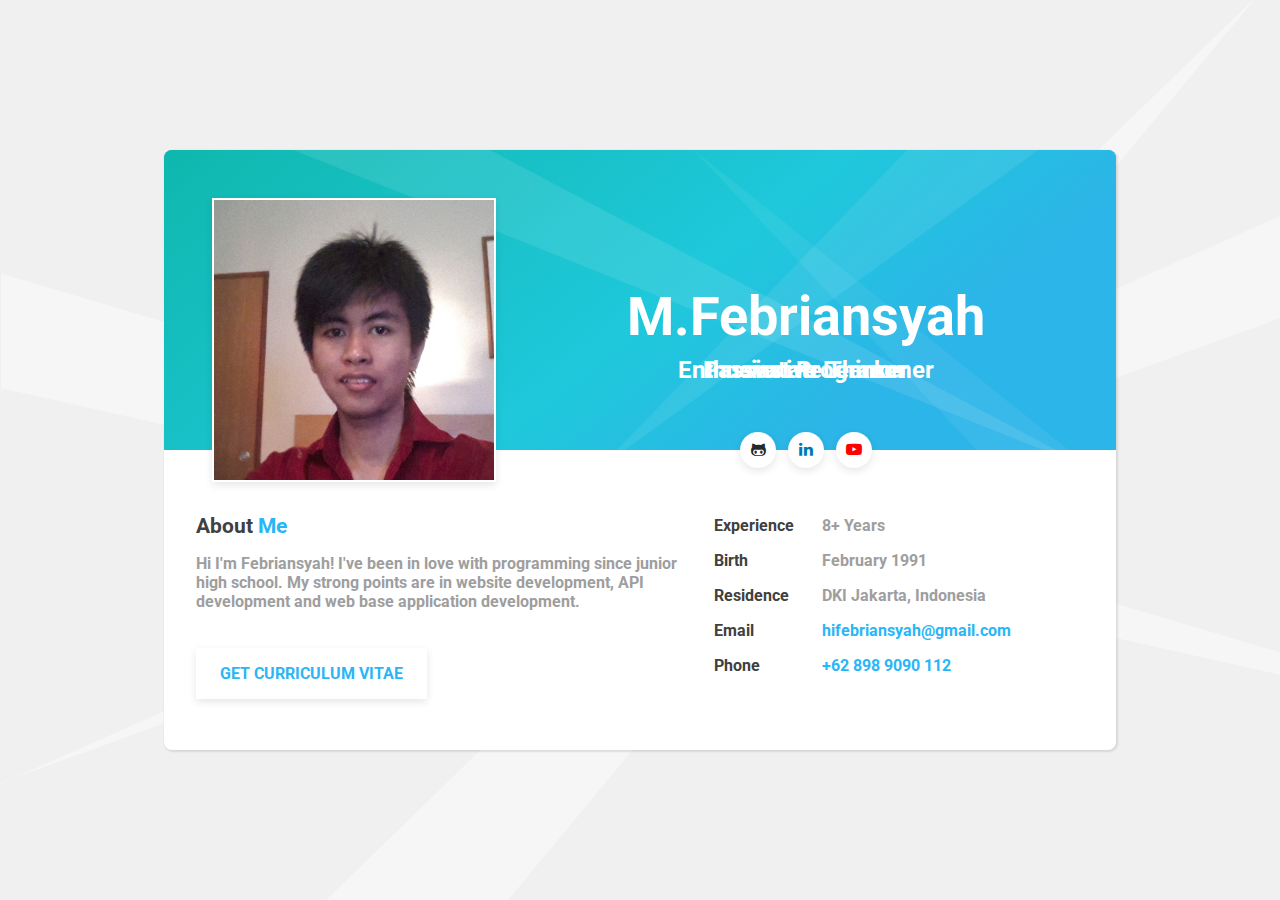
==== index.html @ 85c47ad5 "Initial Commit" ====
<!doctype html>
<html lang="en">
<head>
    <!-- Meta tags -->
    <meta http-equiv="Content-Type" content="text/html; charset=utf-8" />
    <meta name="viewport" content="width=device-width,minimum-scale=1.0,initial-scale=1.0,maximum-scale=1.0,user-scalable=no" />
    <meta name="description" content="Hi I'm Febriansyah and I love programming so much!">

	<!-- Title -->
    <title>Enthusiast Programmer - Indonesia | HiFebriansyah</title>
	
	<!-- GA JS -->
	<script async src="https://www.googletagmanager.com/gtag/js?id=UA-111686475-1"></script>
	
	<script>
		window.dataLayer = window.dataLayer || [];
		function gtag(){dataLayer.push(arguments);}
		gtag('js', new Date());

		gtag('config', 'UA-111686475-1');
	</script>

    <!-- Styling -->
	<link rel="stylesheet" href="static/libs/font-awesome/font-awesome.min.css">
	<link rel="stylesheet" href="static/styles/vcard.css">

	<!-- Favicon -->
	<link rel="apple-touch-icon" sizes="180x180" href="/static/favicons/apple-touch-icon.png">
	<link rel="icon" type="image/png" sizes="32x32" href="/static/favicons/favicon-32x32.png">
	<link rel="icon" type="image/png" sizes="16x16" href="/static/favicons/favicon-16x16.png">
	<link rel="manifest" href="/static/favicons/manifest.json">
	<link rel="mask-icon" href="/static/favicons/safari-pinned-tab.svg" color="#5bbad5">
	<link rel="shortcut icon" href="/static/favicons/favicon.ico">
	<meta name="apple-mobile-web-app-title" content="hifebriansyah">
	<meta name="application-name" content="hifebriansyah">
	<meta name="msapplication-config" content="/static/favicons/browserconfig.xml">
	<meta name="theme-color" content="#404040">

	<!-- AMP -->
	<link rel="amphtml" href="http://hifebriansyah.com/index.amp.html">

	<!-- lang -->
	<link rel="alternate" href="http://hifebriansyah.com" hreflang="en-us" />
</head>
<body>
	<div class="container">
		<div class="paper">
			<div class="top">
				<div class="photo"></div>
				<div class="headings">
					<h1>M.Febriansyah</h1>
					<div class="marquee">
						<h2>Enthusiast Programmer</h2>
						<h2>Passionate Thinker</h2>
						<h2>Innovative Learner</h2>
						&nbsp;
					</div>
					<div class="icons">
						<a target="_blank" href="https://www.github.com/hifebriansyah" class="github-alt" title="github"><i class="fa fa-github-alt"></i></a>
						<a target="_blank" href="https://www.linkedin.com/in/muhammad-febriansyah" class="linkedin" title="linkedin"><i class="fa fa-linkedin"></i></a>
						<a target="_blank" href="https://www.youtube.com/channel/UCaW6-tkir5lUNJglD3Y50-Q" class="youtube-play" title="youtube"><i class="fa fa-youtube-play"></i></a>
					</div>
				</div>
			</div>
			<div class="bottom">
				<div class="headings">
					<h3>About <a href="#">Me</a></h3>
					<p>Hi I'm Febriansyah! I've been in love with programming since junior high school. My strong points are in website development, API development and web base application development.</p>
				</div>
				<div class="info">
					<h4>
						<span>Experience</span>
						<span>8+ Years</span>
					</h4>
					<h4>
						<span>Birth</span>
						<span>February 1991</span>
					</h4>
					<h4>
						<span>Residence</span>
						<span>DKI Jakarta, Indonesia</span>
					</h4>
					<h4>
						<span>Email</span>
						<a href="mailto:hifebriansyah@gmail.com">hifebriansyah@gmail.com</a>
					</h4>
					<h4>
						<span>Phone</span>
						<a href="tel:+6208989090112">+62 898 9090 112</a>
					</h4>
				</div>
				<div class="buttons">
					<a href="mailto:hifebriansyah@gmail.com?subject=CV Request&body=Hi, I've seen Your vCard and I would love to get Your Curriculum Vitae (CV), Regards.">GET CURRICULUM VITAE</a>
				</div>
			</div>
		</div>
	</div>
</body>
</html>
---- static/styles/vcard.css ----
@import url('https://fonts.googleapis.com/css?family=Roboto');

html {
    font-family: 'Roboto';
	font-size: 16px;
	line-height: auto;
	color: #404040;
	background-color: #f0f0f0;
	background-image: url(../images/bg.png);
	background-size: cover;
	background-repeat: no-repeat;
	background-attachment: fixed;
	-webkit-overflow-scrolling: touch;
}

body {
	margin: 0px;
	height: 100vh;
}

h1, h2, h3, h4, h5, h6 { margin: 0px; }

a {
	color: #29B6F6;
	text-decoration: none;
}

.container {
	position: relative;
	height: 100%;
	width: 100%;
}

.paper {
	background-color: #fff;
	width: 952px;
	border-radius: 8px;
	overflow: hidden;
	box-shadow: 1px 1px 2px 1px rgba(0, 0, 0, 0.1);
}

.paper .top {
	background-color: #29B6F6;
	background-image: url(../images/bgh.png), linear-gradient(141deg, #0fb8ad 0%, #1fc8db 51%, #2cb5e8 75%);
	background-size: 100% 320px;
	background-repeat: no-repeat;
	background-attachment: scroll;
	height: 300px;
}

.paper .top:after {
	visibility: hidden;
	display: block;
	content: "";
	clear: both;
	height: 0;
}

.paper .top > div {
	float: left;
}

.paper .top .photo {
	background-color: #404040;
	background-image: url(../images/me.jpg);
	background-size: 300px;
	background-position: center -60px;
	background-repeat: no-repeat;
	width: 280px;
	height: 280px;
	border: 2px solid #ffffff;
	margin-right: 48px;
	margin-left: 48px;
	margin-top: 48px;
	margin-bottom: -32px;
	box-shadow: 0px 3px 8px 0px rgba(0, 0, 0, 0.1);
	transition: all 0.5s ease-in-out;
}

.paper .top .photo:hover {
	transform: translateY(-9px) scale(1.1, 1.1);
	box-shadow: 0 18px 24px rgba(0, 0, 0, 0.15);
	border-color: rgba(255,255,255,0);
	background-size: 285px;
	border-radius:16px;
}

.paper .top .headings {
	width: calc(100% - 428px);
	text-align: center;
	margin-top: 135px;
	margin-bottom: -24px;
	color: #ffffff;
}

.paper .top .headings h1 {
	font-size: 54px;
	line-height: 63px;
	margin-bottom: 8px;
	font-weight: bold;
}

.paper .top .headings .marquee {
	height: 28px;
	margin-bottom: 48px;
	padding-left: 200px;
	position: relative;
}

.paper .top .icons {
	text-align: center;
	position: relative;
	z-index: 1;
}

.paper .top .icons a {
	display: inline-block;
	height: 36px;
	width: 36px;
	text-align: center;
	background-color: #fff;
	box-shadow: 0px 3px 8px 0px rgba(0, 0, 0, 0.1);
	border-radius:36px;
	font-size: 16px;
	line-height: 36px;
	margin: 0px 4px;
	transition: all 0.5s ease-in-out;
}

.paper .top .icons a:hover {
	transform: translateY(-9px) scale(1.25, 1.25);
	box-shadow: 0 18px 24px rgba(0, 0, 0, 0.15);
}

.paper .top .icons a:hover i{
	transition: all 0.5s ease-in-out;
}

.paper .top .icons a:hover i{
	transform: rotateY(-360deg) rotate(-360deg);
	color: #ffffff;
}

.paper .top .icons a.linkedin:hover{
	background-color: #0077B5;
}

.paper .top .icons a.github-alt:hover{
	background-color: #24292e;
}

.paper .top .icons a.youtube-play:hover{
	background-color: #ff0000;
}

.paper .top .icons a .fa-linkedin{
	color: #0077B5;
}

.paper .top .icons a .fa-github-alt{
	color: #24292e;
}

.paper .top .icons a .fa-youtube-play{
	color: #ff0000;
}

.paper .bottom {
	height: 300px;
}

.paper .bottom:after {
	visibility: hidden;
	display: block;
	content: "";
	clear: both;
	height: 0;
}

.paper .bottom > div {
	float: left;
}

.paper .bottom .headings {
	margin-top: 64px;
	margin-left: 32px;
	margin-right: 32px;
	width: 486px;
}

.paper .bottom .headings h3{
	font-size: 21px;
}

.paper .bottom .headings p{
	color: #9E9E9E;
	font-weight: bold;
	line-height: 19px;
	font-size: 16px;
}

.paper .bottom .info{
	width: calc(100% - 578px);
	margin-top: 66px;
}

.paper .bottom .info h4{
	margin-bottom: 16px;
}

.paper .bottom .info h4 span {
	display: inline-block;
}

.paper .bottom .info h4 span:nth-child(1) {
	width: 104px;
}

.paper .bottom .info h4 span:nth-child(2) {
	color: #9E9E9E;
	font-weight: bold;
	line-height: 19px;
}


.paper .bottom .info h4 a {
	display: inline-block;
	transition: all 0.5s ease-in-out;
}

.paper .bottom .buttons{
	width: 486px;
	margin-left: 32px;
	margin-top: -43px;
}

.paper .bottom .buttons a{
	background-color: #ffffff;
	border:none;
	padding: 16px 24px;
	box-shadow: 0px 3px 8px 0px rgba(0, 0, 0, 0.1);
	font-weight: bold;
	font-size: 16px;
	transition: all 0.5s ease-in-out;
	display: inline-block;
	text-align: center;
}

/* center script */

@media (min-width: 953px) and (min-height: 600px) {
	.paper {
		transform: translateY(calc(50vh - 300px));
	}
}

/* hover animation */

@media (min-width: 953px) {
	.paper {
		margin: auto;
	}

	.paper .bottom .info h4 a:hover {
		margin : -16px;
		transform: translateY(-9px);
		box-shadow: 0 18px 24px rgba(0, 0, 0, 0.15);
		background-color: #29B6F6;
		color: #fff;
		border-radius: 50px;
		padding: 16px;
	}

	.paper .bottom .buttons a:hover {
		transform: translateY(-9px) scale(1.1, 1.1);
		box-shadow: 0 18px 24px rgba(0, 0, 0, 0.15);
		background-color: #29B6F6;
		color: #fff;
		border-radius: 50px;
	}
}

/* h2 marque */

h2{
	position: absolute;
	left: 0;
	width: 100%;
	font-size: 24px;
	line-height: 28px;
}

h2:nth-child(1) {
	animation: marquee1st 10s ease-in-out infinite alternate;
}

h2:nth-child(2) {
	animation: marquee2nd 10s ease-in-out infinite alternate;
}

h2:nth-child(3) {
	animation: marquee3rd 10s ease-in-out infinite alternate;
}

@keyframes marquee1st {
	/* 1st */
	0% {
		opacity : 1;
	}
	15% {
		opacity : 1;
		transform: translateX(0px) translateY(0px) rotate(0deg) rotateX(0deg) scale(1, 1);
	}

	/* 2nd */
	35% {
		opacity : 0;
		transform: translateX(-60px) translateY(60px) rotate(-270deg) rotateX(-180deg) scale(0, 0);
	}
	65% {
		opacity : 0;
	}

	/* 3rd */
	85% {
		opacity : 0;
	}
	100% {
		opacity : 0;
	}
}

@keyframes marquee2nd {
	/* 1st */
	0% {
		opacity : 0;
	}
	15% {
		opacity : 0;
		transform: translateX(60px) translateY(60px) rotate(270deg) rotateX(180deg) scale(0, 0);
	}

	/* 2nd */
	35% {
		opacity : 1;
		transform: translateX(0px) translateY(0px) rotate(0deg) rotateX(0deg) scale(1, 1);
	}
	65% {
		opacity : 1;
		transform: translateX(0px) translateY(0px) rotate(0deg) rotateX(0deg) scale(1, 1);
	}

	/* 3rd */
	85% {
		opacity : 0;
		transform: translateX(-60px) translateY(60px) rotate(-270deg) rotateX(-180deg) scale(0, 0);
	}
	100% {
		opacity : 0;
	}
}
@keyframes marquee3rd {
	/* 1st */
	0% {
		opacity : 0;
	}
	15% {
		opacity : 0;
	}

	/* 2nd */
	35% {
		opacity : 0;
	}
	65% {
		opacity : 0;
		transform: translateX(60px) translateY(60px) rotate(270deg) rotateX(180deg) scale(0, 0);
	}

	/* 3rd */
	85% {
		opacity : 1;
		transform: translateX(0px) translateY(0px) rotate(0deg) rotateX(0deg) scale(1, 1);
	}
	100% {
		opacity : 1;
	}
}

/* responsive */

@media (max-width: 952px) {
    .paper {
        width: 100%;
		border-radius: 0;
    }

	.paper .top > div,
	.paper .bottom > div {
		float: none;
	}

	.paper .top {
		display: inline-block;
		width: 100%;
		background-size: 100% 100%;
		height: auto;
	}

	.paper .top .photo {
		margin-bottom: 0px;
		margin-right: auto;
		margin-left: auto;
		border-radius: 500px;
	}

	.paper .top .headings {
		width: calc(100% - 32px);
		margin: 32px 16px;
		margin-bottom: -16px;
	}

	.paper .bottom {
		height: auto;
	}

	.paper .bottom .headings {
		width: calc(100% - 32px);
		margin: 32px 16px;
	}

	.paper .bottom .info {
		width: calc(100% - 32px);
		margin: 32px 16px;
	}

	.paper .bottom .buttons {
		width: calc(100% - 32px);
		margin: 32px 16px;
	}

	.paper .bottom .buttons a{
		width: calc(100% - 48px);
		margin: 16px 0px;
		background-color: #29B6F6;
		color: #fff;
		transition: none !important;
		border-radius: 50px;
	}
}
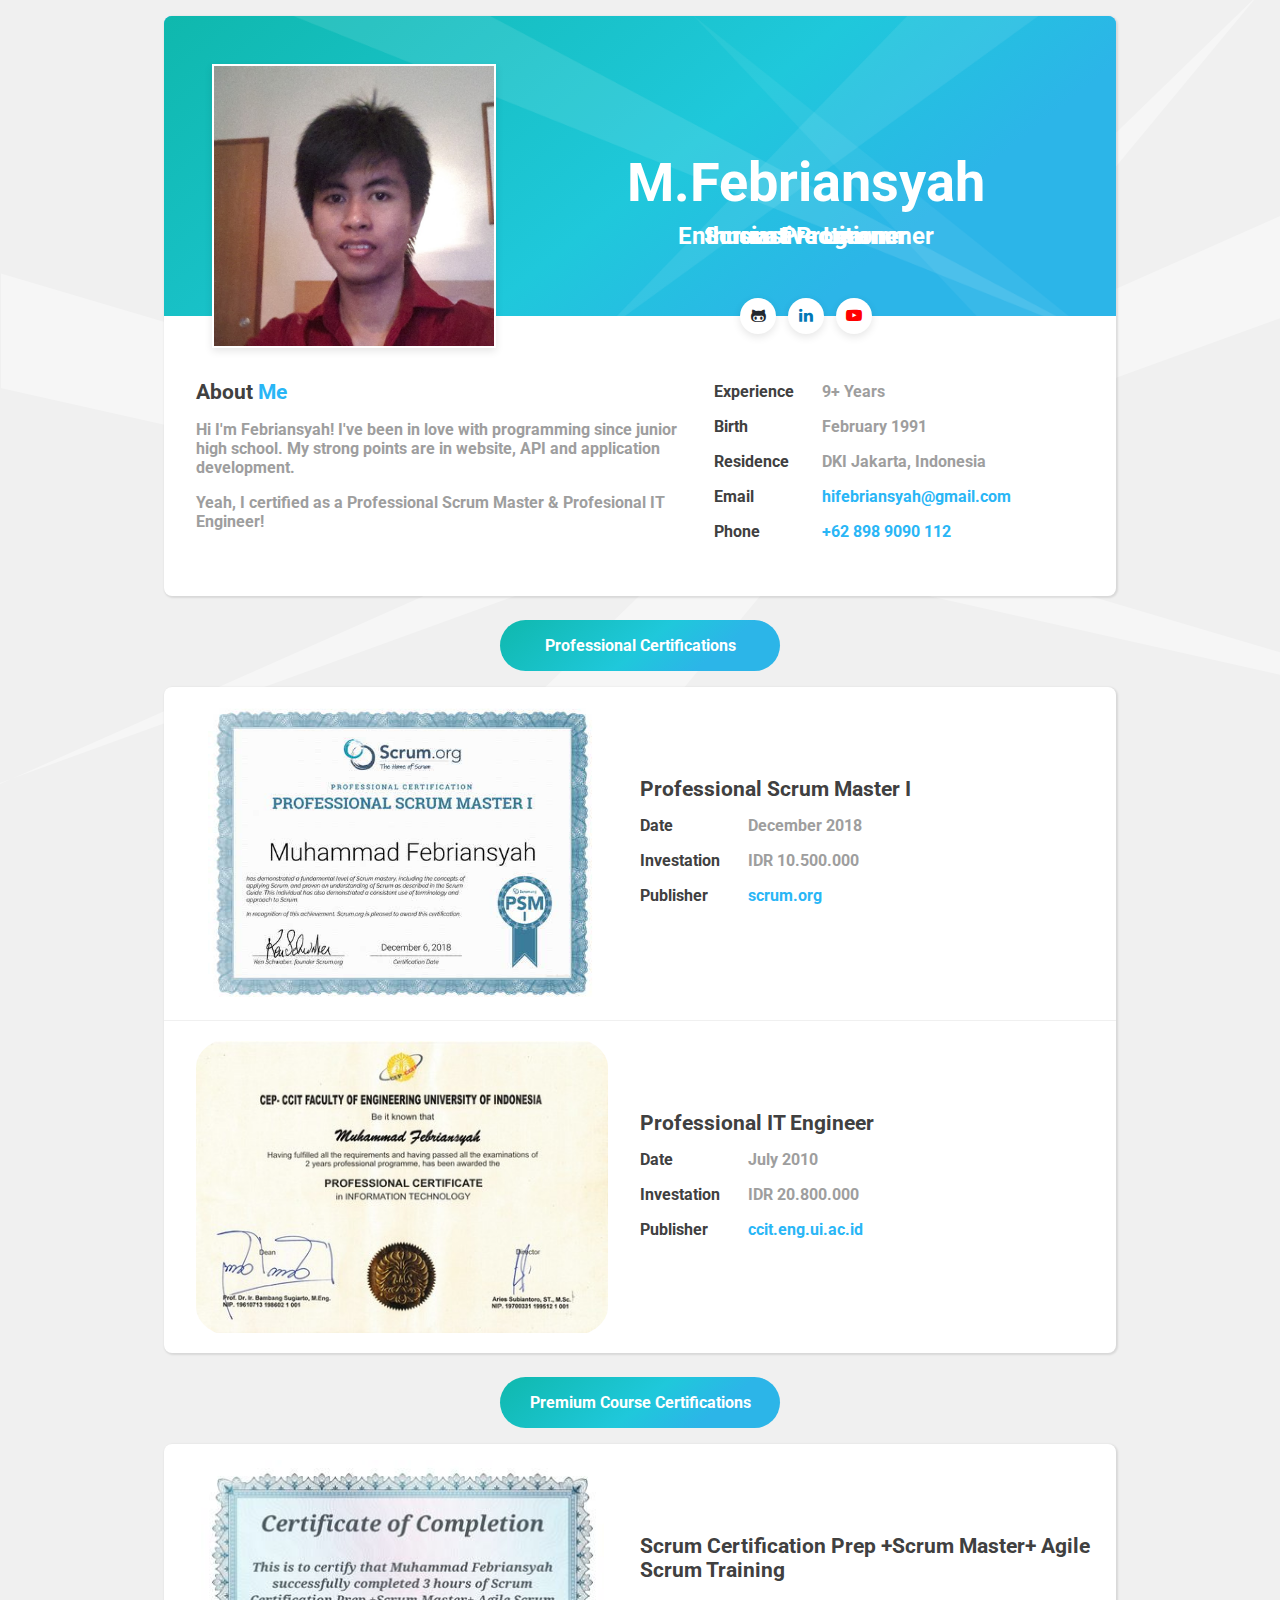
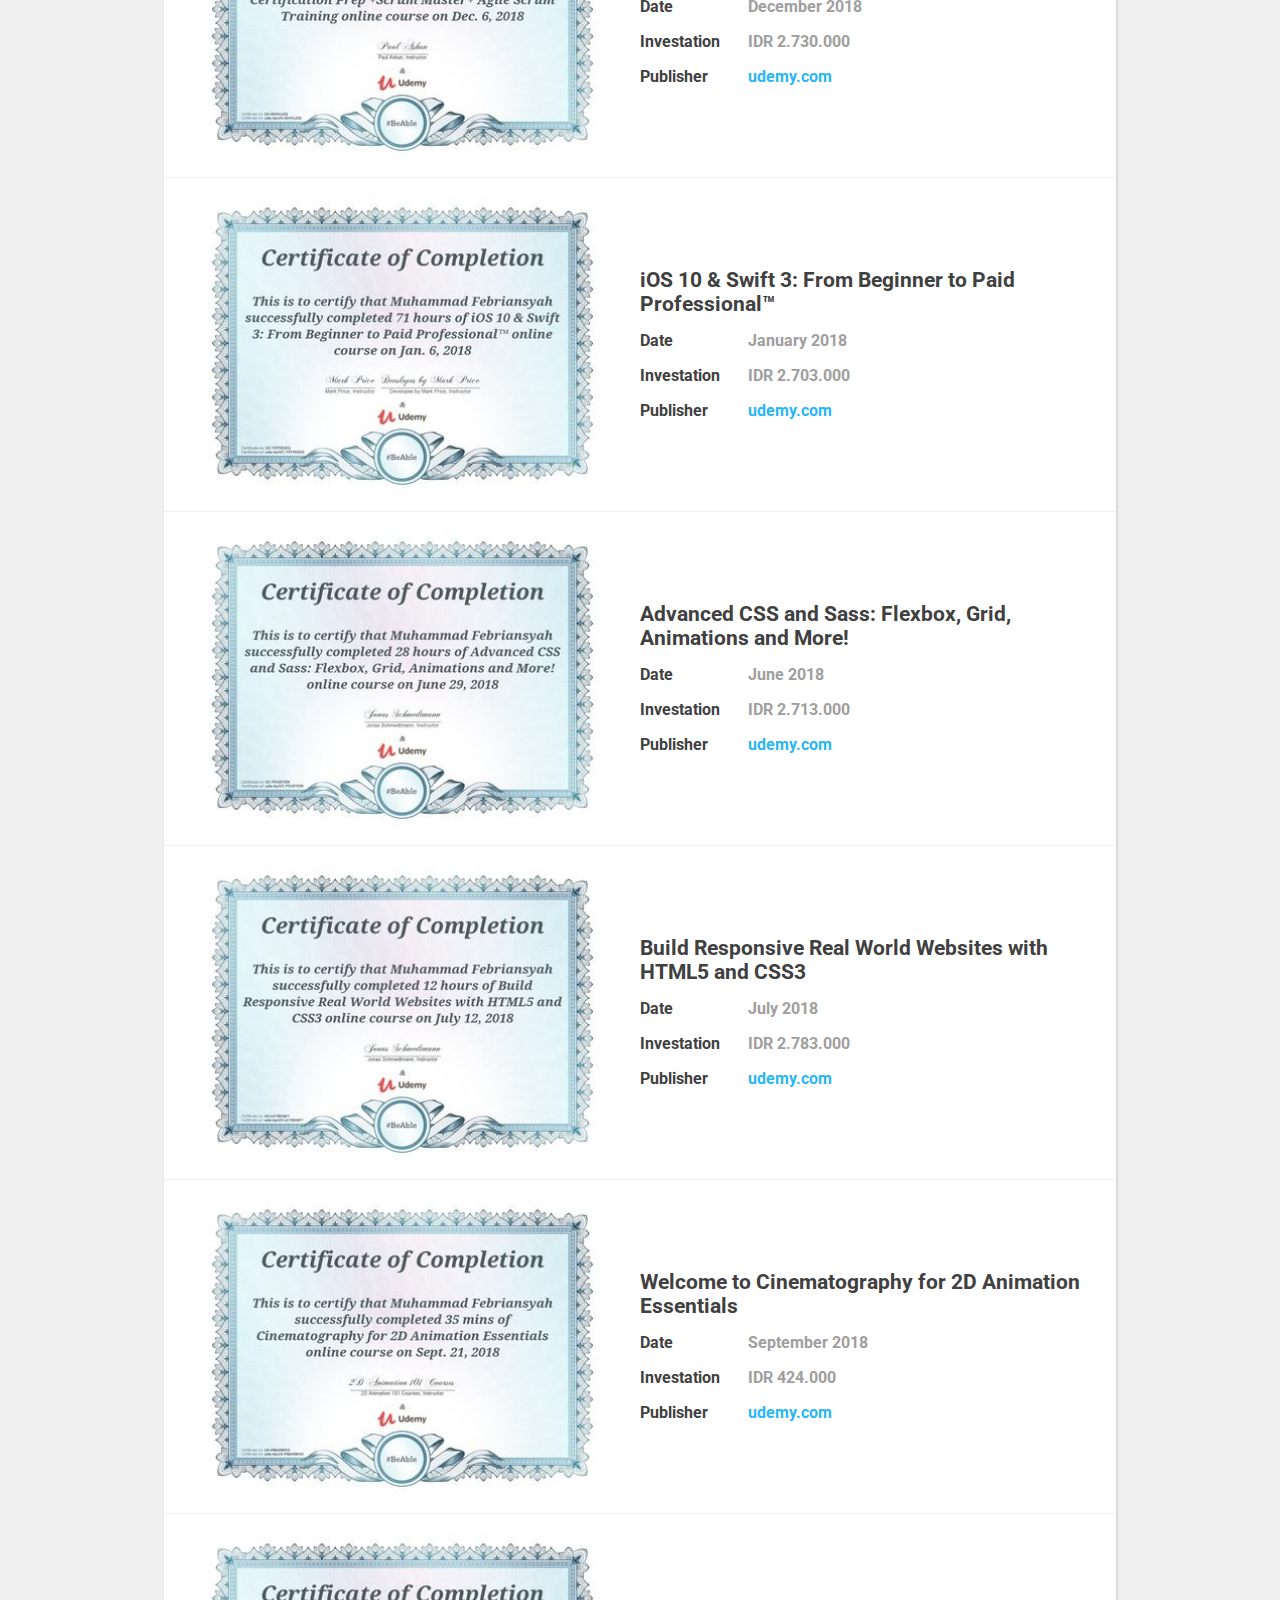
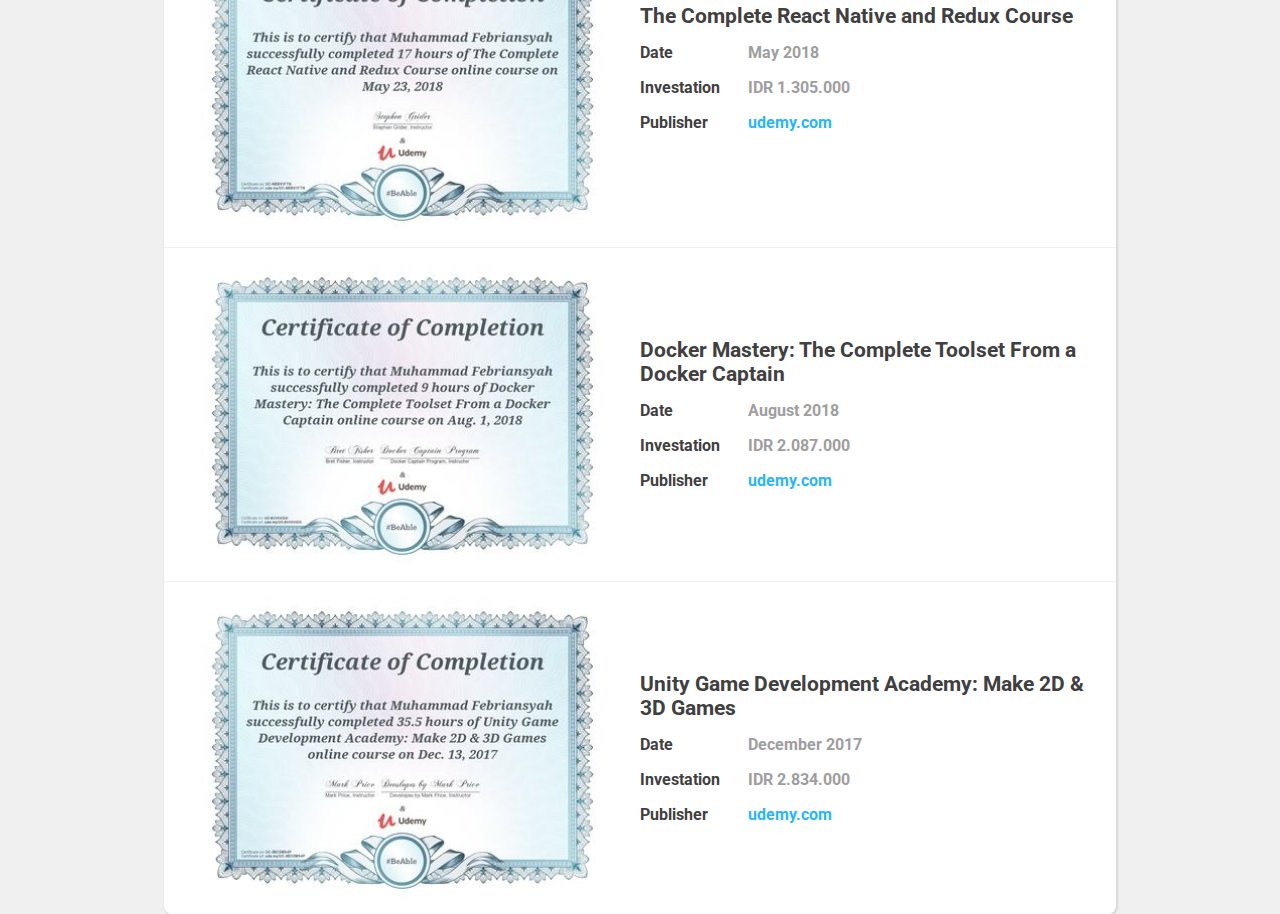
==== commit 3b25da94: "certification detail" ====
--- a/index.html
+++ b/index.html
@@ -31,7 +31,6 @@
 	<link rel="manifest" href="/static/favicons/manifest.json">
 	<link rel="mask-icon" href="/static/favicons/safari-pinned-tab.svg" color="#5bbad5">
 	<link rel="shortcut icon" href="/static/favicons/favicon.ico">
-	<meta name="apple-mobile-web-app-title" content="hifebriansyah">
 	<meta name="application-name" content="hifebriansyah">
 	<meta name="msapplication-config" content="/static/favicons/browserconfig.xml">
 	<meta name="theme-color" content="#404040">
@@ -39,11 +38,21 @@
 	<!-- AMP -->
 	<link rel="amphtml" href="http://hifebriansyah.com/index.amp.html">
 
-	<!-- lang -->
+	<!-- Lang -->
 	<link rel="alternate" href="http://hifebriansyah.com" hreflang="en-us" />
+
+	<!-- Chrome App -->
+    <link rel="manifest" href="/manifest.json" />
+    <meta name="mobile-web-app-capable" content="yes" />
+
+	<!-- Safari App -->
+	<meta name="apple-mobile-web-app-capable" content="yes">
+	<meta name="apple-mobile-web-app-title" content="hifebriansyah">
 </head>
 <body>
 	<div class="container">
+
+		<!-- 1nd part of paper -->
 		<div class="paper">
 			<div class="top">
 				<div class="photo"></div>
@@ -51,7 +60,7 @@
 					<h1>M.Febriansyah</h1>
 					<div class="marquee">
 						<h2>Enthusiast Programmer</h2>
-						<h2>Passionate Thinker</h2>
+						<h2>Scrum Practitioner</h2>
 						<h2>Innovative Learner</h2>
 						&nbsp;
 					</div>
@@ -65,12 +74,13 @@
 			<div class="bottom">
 				<div class="headings">
 					<h3>About <a href="#">Me</a></h3>
-					<p>Hi I'm Febriansyah! I've been in love with programming since junior high school. My strong points are in website development, API development and web base application development.</p>
+					<p>Hi I'm Febriansyah! I've been in love with programming since junior high school. My strong points are in website, API and application development.</p>
+					<p>Yeah, I certified as a Professional Scrum Master & Profesional IT Engineer!</p>
 				</div>
 				<div class="info">
 					<h4>
 						<span>Experience</span>
-						<span>8+ Years</span>
+						<span>9+ Years</span>
 					</h4>
 					<h4>
 						<span>Birth</span>
@@ -89,8 +99,219 @@
 						<a href="tel:+6208989090112">+62 898 9090 112</a>
 					</h4>
 				</div>
-				<div class="buttons">
-					<a href="mailto:hifebriansyah@gmail.com?subject=CV Request&body=Hi, I've seen Your vCard and I would love to get Your Curriculum Vitae (CV), Regards.">GET CURRICULUM VITAE</a>
+			</div>
+		</div>
+
+		<!-- 2nd part of paper -->
+		<div class="separator">Professional Certifications</div>
+		<div class="paper">
+			<div class="left" style="background-image: url(certificates/psm-1-min.jpg)"></div>
+			<div class="right">
+				<h5>Professional Scrum Master I</h5>
+				<div class="info">
+					<h4>
+						<span>Date</span>
+						<span>December 2018</span>
+					</h4>
+					<h4>
+						<span>Investation</span>
+						<span>IDR 10.500.000</span>
+					</h4>
+					<h4>
+						<span>Publisher</span>
+						<a target="_blank" href="//scrum.org">scrum.org</a>
+					</h4>
+				</div>
+			</div>
+
+			<div class="clear"></div>
+
+			<div class="left crop" style="background-image: url(certificates/ccit-min.jpg)"></div>
+			<div class="right">
+				<h5>Professional IT Engineer</h5>
+				<div class="info">
+					<h4>
+						<span>Date</span>
+						<span>July 2010</span>
+					</h4>
+					<h4>
+						<span>Investation</span>
+						<span>IDR 20.800.000</span>
+					</h4>
+					<h4>
+						<span>Publisher</span>
+						<a target="_blank" href="//ccit.eng.ui.ac.id">ccit.eng.ui.ac.id</a>
+					</h4>
+				</div>
+			</div>
+		</div>
+
+		<!-- 3nd part of paper -->
+		<div class="separator">Premium Course Certifications</div>
+		<div class="paper">
+			<div class="left" style="background-image: url(certificates/UC-3DXKIJZQ-min.jpg)"></div>			
+			<div class="right">
+				<h5>Scrum Certification Prep +Scrum Master+ Agile Scrum Training</h5>
+				<div class="info">
+					<h4>
+						<span>Date</span>
+						<span>December 2018</span>
+					</h4>
+					<h4>
+						<span>Investation</span>
+						<span>IDR 2.730.000</span>
+					</h4>
+					<h4>
+						<span>Publisher</span>
+						<a target="_blank" href="//scrum.org">udemy.com</a>
+					</h4>
+				</div>
+			</div>
+
+			<div class="clear"></div>
+
+			<div class="left" style="background-image: url(certificates/UC-Y8YHIUDQ-min.jpg)"></div>
+			<div class="right">
+				<h5>iOS 10 & Swift 3: From Beginner to Paid Professional™</h5>
+				<div class="info">
+					<h4>
+						<span>Date</span>
+						<span>January 2018</span>
+					</h4>
+					<h4>
+						<span>Investation</span>
+						<span>IDR 2.703.000</span>
+					</h4>
+					<h4>
+						<span>Publisher</span>
+						<a target="_blank" href="//scrum.org">udemy.com</a>
+					</h4>
+				</div>
+			</div>
+
+			<div class="clear"></div>
+
+			<div class="left" style="background-image: url(certificates/UC-PS48YDIK-min.jpg)"></div>
+			<div class="right">
+				<h5>Advanced CSS and Sass: Flexbox, Grid, Animations and More!</h5>
+				<div class="info">
+					<h4>
+						<span>Date</span>
+						<span>June 2018</span>
+					</h4>
+					<h4>
+						<span>Investation</span>
+						<span>IDR 2.713.000</span>
+					</h4>
+					<h4>
+						<span>Publisher</span>
+						<a target="_blank" href="//scrum.org">udemy.com</a>
+					</h4>
+				</div>
+			</div>
+			
+			<div class="clear"></div>
+
+			<div class="left" style="background-image: url(certificates/UC-LKY8DQ0Y-min.jpg)"></div>			
+			<div class="right">
+				<h5>Build Responsive Real World Websites with HTML5 and CSS3</h5>
+				<div class="info">
+					<h4>
+						<span>Date</span>
+						<span>July 2018</span>
+					</h4>
+					<h4>
+						<span>Investation</span>
+						<span>IDR 2.783.000 </span>
+					</h4>
+					<h4>
+						<span>Publisher</span>
+						<a target="_blank" href="//scrum.org">udemy.com</a>
+					</h4>
+				</div>
+			</div>
+
+			<div class="clear"></div>
+
+			<div class="left" style="background-image: url(certificates/UC-F88GR8OO-min.jpg)"></div>			
+			<div class="right">
+				<h5>Welcome to Cinematography for 2D Animation Essentials</h5>
+				<div class="info">
+					<h4>
+						<span>Date</span>
+						<span>September 2018</span>
+					</h4>
+					<h4>
+						<span>Investation</span>
+						<span>IDR 424.000</span>
+					</h4>
+					<h4>
+						<span>Publisher</span>
+						<a target="_blank" href="//udemy.com">udemy.com</a>
+					</h4>
+				</div>
+			</div>
+
+			<div class="clear"></div>
+
+			<div class="left" style="background-image: url(certificates/UC-NBB91FTN-min.jpg)"></div>			
+			<div class="right">
+				<h5>The Complete React Native and Redux Course</h5>
+				<div class="info">
+					<h4>
+						<span>Date</span>
+						<span>May 2018</span>
+					</h4>
+					<h4>
+						<span>Investation</span>
+						<span>IDR 1.305.000</span>
+					</h4>
+					<h4>
+						<span>Publisher</span>
+						<a target="_blank" href="//udemy.com">udemy.com</a>
+					</h4>
+				</div>
+			</div>
+
+			<div class="clear"></div>
+
+			<div class="left" style="background-image: url(certificates/UC-8VXKKD3I-min.jpg)"></div>			
+			<div class="right">
+				<h5>Docker Mastery: The Complete Toolset From a Docker Captain</h5>
+				<div class="info">
+					<h4>
+						<span>Date</span>
+						<span>August 2018</span>
+					</h4>
+					<h4>
+						<span>Investation</span>
+						<span>IDR 2.087.000</span>
+					</h4>
+					<h4>
+						<span>Publisher</span>
+						<a target="_blank" href="//scrum.org">udemy.com</a>
+					</h4>
+				</div>
+			</div>
+
+			<div class="clear"></div>
+			
+			<div class="left" style="background-image: url(certificates/UC-6BC0M94P-min.jpg)"></div>
+			<div class="right">
+				<h5>Unity Game Development Academy: Make 2D & 3D Games</h5>
+				<div class="info">
+					<h4>
+						<span>Date</span>
+						<span>December 2017</span>
+					</h4>
+					<h4>
+						<span>Investation</span>
+						<span>IDR 2.834.000</span>
+					</h4>
+					<h4>
+						<span>Publisher</span>
+						<a target="_blank" href="//udemy.com">udemy.com</a>
+					</h4>
 				</div>
 			</div>
 		</div>
--- a/static/styles/vcard.css
+++ b/static/styles/vcard.css
@@ -48,7 +48,8 @@
 	height: 300px;
 }
 
-.paper .top:after {
+.paper .top:after,
+.clear:after {
 	visibility: hidden;
 	display: block;
 	content: "";
@@ -56,7 +57,15 @@
 	height: 0;
 }
 
-.paper .top > div {
+.clear {
+	float: left;
+	width: 100%;
+	border-bottom: 1px solid #f0f0f0;
+	height: 1px;
+}
+
+.paper .top > div,
+.paper .left {
 	float: left;
 }
 
@@ -74,15 +83,6 @@
 	margin-top: 48px;
 	margin-bottom: -32px;
 	box-shadow: 0px 3px 8px 0px rgba(0, 0, 0, 0.1);
-	transition: all 0.5s ease-in-out;
-}
-
-.paper .top .photo:hover {
-	transform: translateY(-9px) scale(1.1, 1.1);
-	box-shadow: 0 18px 24px rgba(0, 0, 0, 0.15);
-	border-color: rgba(255,255,255,0);
-	background-size: 285px;
-	border-radius:16px;
 }
 
 .paper .top .headings {
@@ -166,7 +166,7 @@
 }
 
 .paper .bottom {
-	height: 300px;
+	height: 280px;
 }
 
 .paper .bottom:after {
@@ -177,7 +177,8 @@
 	height: 0;
 }
 
-.paper .bottom > div {
+.paper .bottom > div,
+.paper .right {
 	float: left;
 }
 
@@ -204,26 +205,30 @@
 	margin-top: 66px;
 }
 
-.paper .bottom .info h4{
+.paper .bottom .info h4,
+.paper .right .info h4{
 	margin-bottom: 16px;
 }
 
-.paper .bottom .info h4 span {
+.paper .bottom .info h4 span,
+.paper .right .info h4 span {
 	display: inline-block;
 }
 
-.paper .bottom .info h4 span:nth-child(1) {
+.paper .bottom .info h4 span:nth-child(1),
+.paper .right .info h4 span:nth-child(1) {
 	width: 104px;
 }
 
-.paper .bottom .info h4 span:nth-child(2) {
+.paper .bottom .info h4 span:nth-child(2),
+.paper .right .info h4 span:nth-child(2) {
 	color: #9E9E9E;
 	font-weight: bold;
 	line-height: 19px;
 }
 
-
-.paper .bottom .info h4 a {
+.paper .bottom .info h4 a,
+.paper .right .info h4 a {
 	display: inline-block;
 	transition: all 0.5s ease-in-out;
 }
@@ -246,12 +251,46 @@
 	text-align: center;
 }
 
-/* center script */
-
-@media (min-width: 953px) and (min-height: 600px) {
-	.paper {
-		transform: translateY(calc(50vh - 300px));
-	}
+.paper .left {
+	margin: 16px 32px;
+	width: calc(50% - 64px);
+	height: 300px;
+	background-size: contain;
+	background-position: center center;
+	background-repeat: no-repeat;
+}
+
+
+.paper .left.crop{
+	border-radius:10%;
+	overflow: hidden;
+}
+
+.paper .right {
+	display: inline-block;
+	width: calc(50% - 16px);
+	margin-top: 90px;
+	height: 100px;
+	margin-right: 16px;
+}
+
+.paper .right h5{
+	font-size: 21px;
+	margin-bottom: 15px;
+}
+
+.separator{
+	background-image: linear-gradient(141deg, #0fb8ad 0%, #1fc8db 51%, #2cb5e8 75%);
+	font-size: 16px;
+	color: #fff;
+	padding: 16px 0px;
+	height: auto;
+	border-radius: 50px;
+	margin:auto auto;
+	margin-top: 24px;
+	width: 280px;
+	text-align: center;
+	font-weight: bold;
 }
 
 /* hover animation */
@@ -259,9 +298,12 @@
 @media (min-width: 953px) {
 	.paper {
 		margin: auto;
-	}
-
-	.paper .bottom .info h4 a:hover {
+		margin-bottom: 16px;
+		margin-top: 16px;
+	}
+
+	.paper .bottom .info h4 a:hover,
+	.paper .right .info h4 a:hover {
 		margin : -16px;
 		transform: translateY(-9px);
 		box-shadow: 0 18px 24px rgba(0, 0, 0, 0.15);
@@ -270,14 +312,6 @@
 		border-radius: 50px;
 		padding: 16px;
 	}
-
-	.paper .bottom .buttons a:hover {
-		transform: translateY(-9px) scale(1.1, 1.1);
-		box-shadow: 0 18px 24px rgba(0, 0, 0, 0.15);
-		background-color: #29B6F6;
-		color: #fff;
-		border-radius: 50px;
-	}
 }
 
 /* h2 marque */
@@ -393,6 +427,7 @@
     .paper {
         width: 100%;
 		border-radius: 0;
+		box-shadow: none;
     }
 
 	.paper .top > div,
@@ -447,4 +482,27 @@
 		transition: none !important;
 		border-radius: 50px;
 	}
-}
+
+	.separator{
+		width: 100%;
+		margin: 0;
+		border-radius:0px;
+	}
+}
+
+@media (max-width: 576px) {
+	.paper .left,
+	.paper .right {
+		width: calc(100% - 32px);
+	}
+
+	.paper .left {
+		margin: 16px;
+	}
+
+	.paper .right {
+		margin: 0px 16px;
+		margin-bottom: 32px;
+		height: auto;
+	}
+}
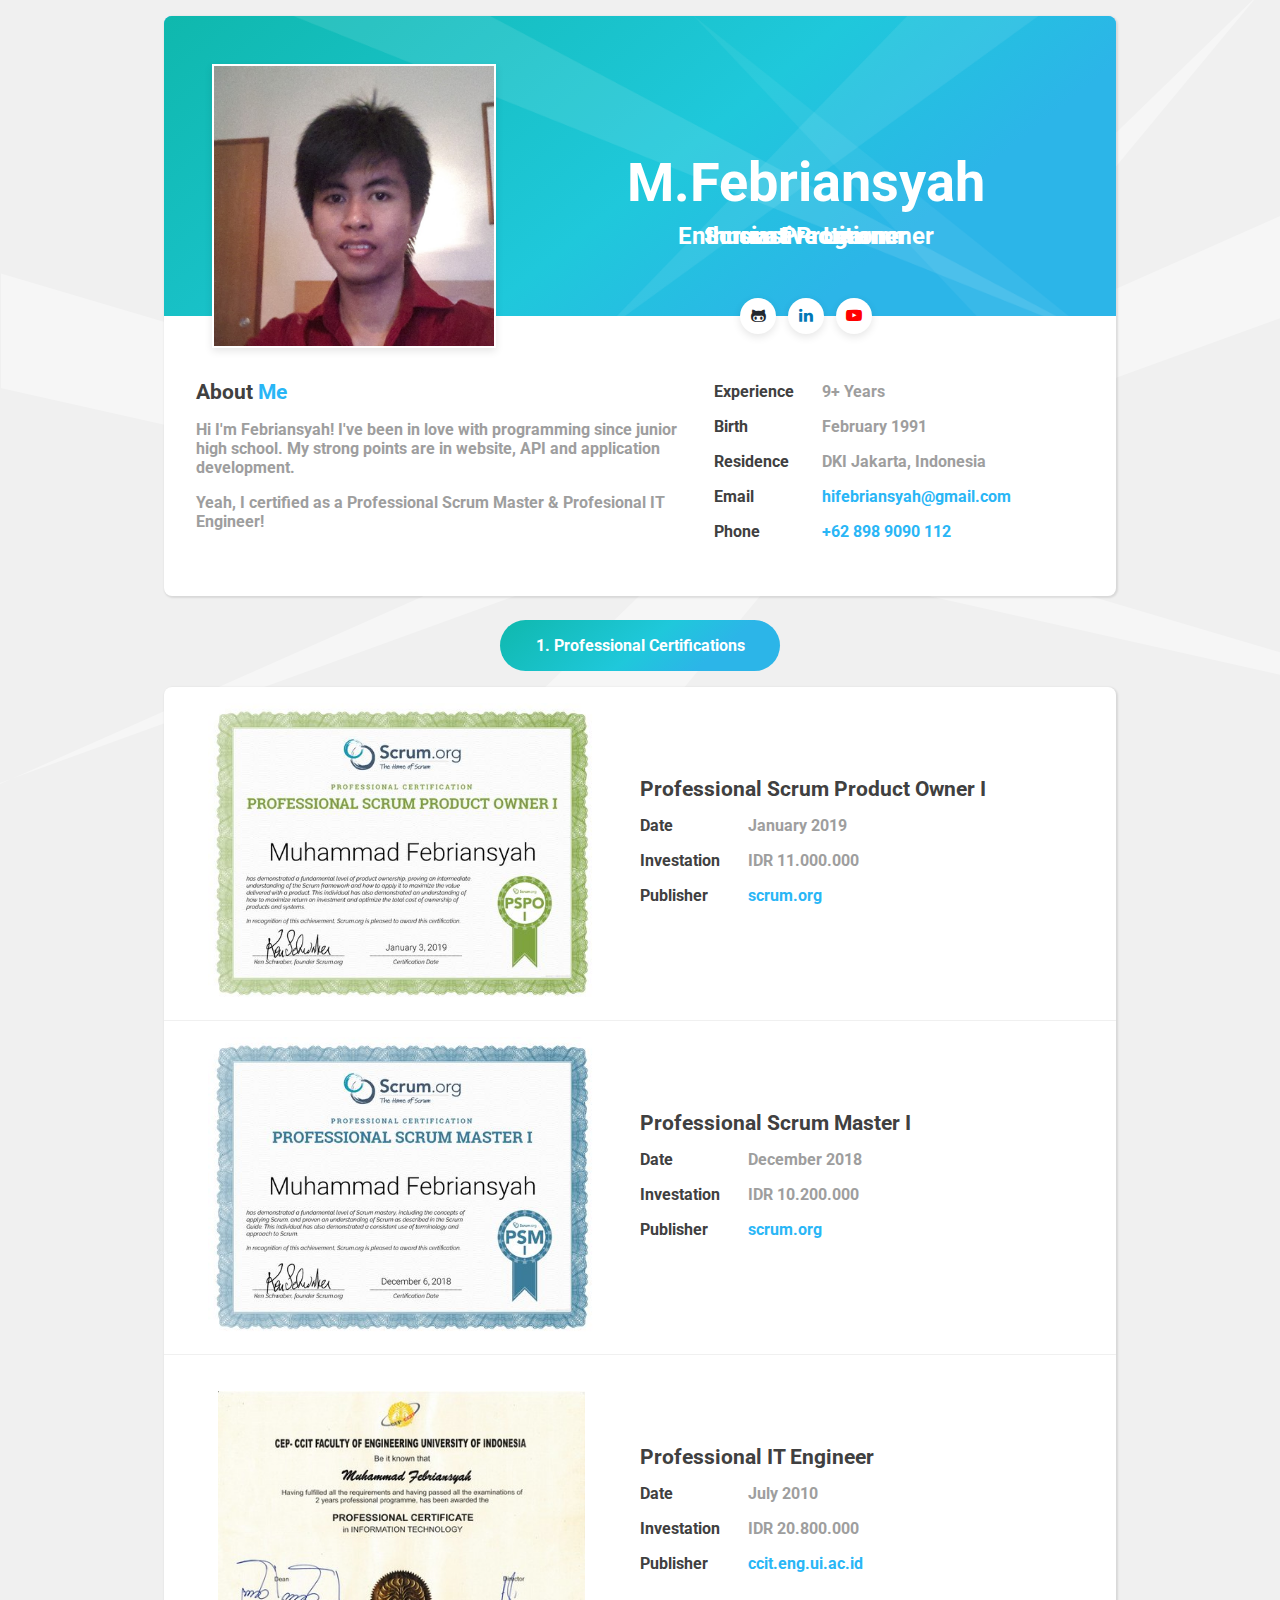
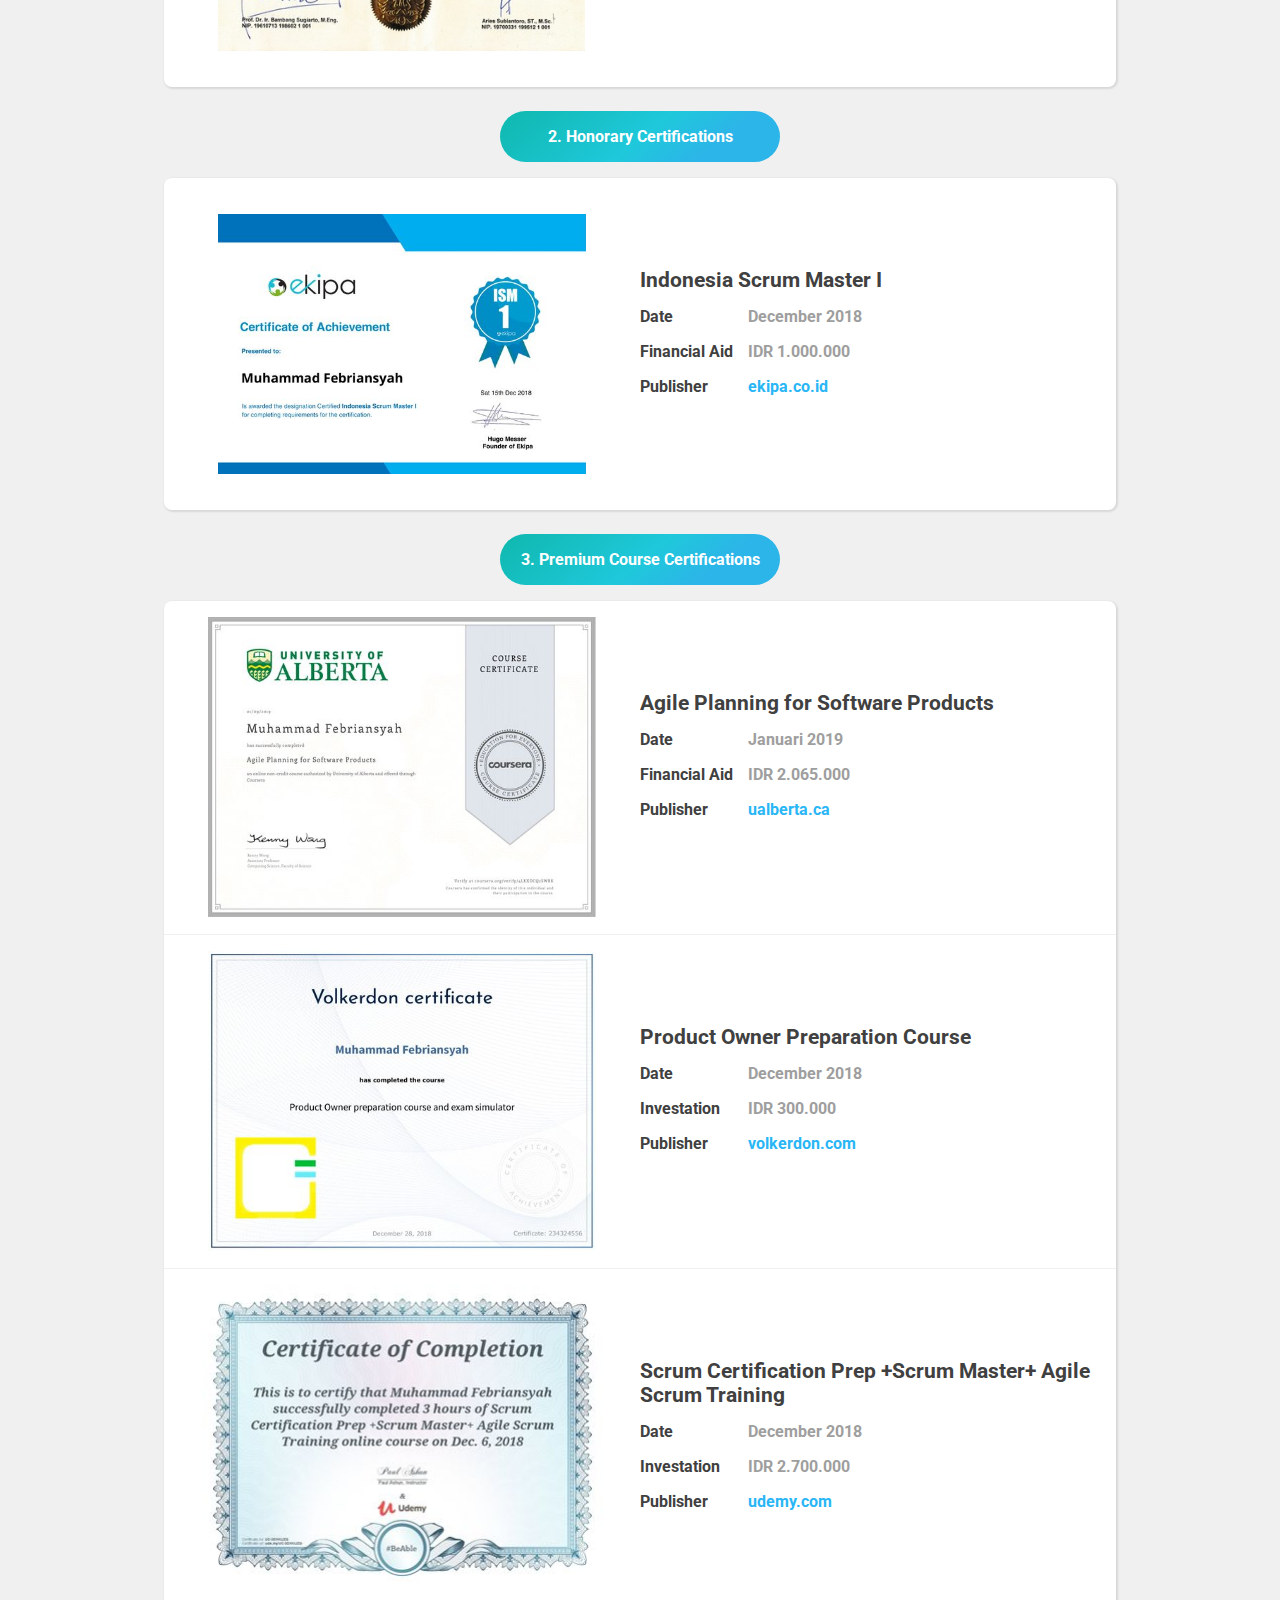
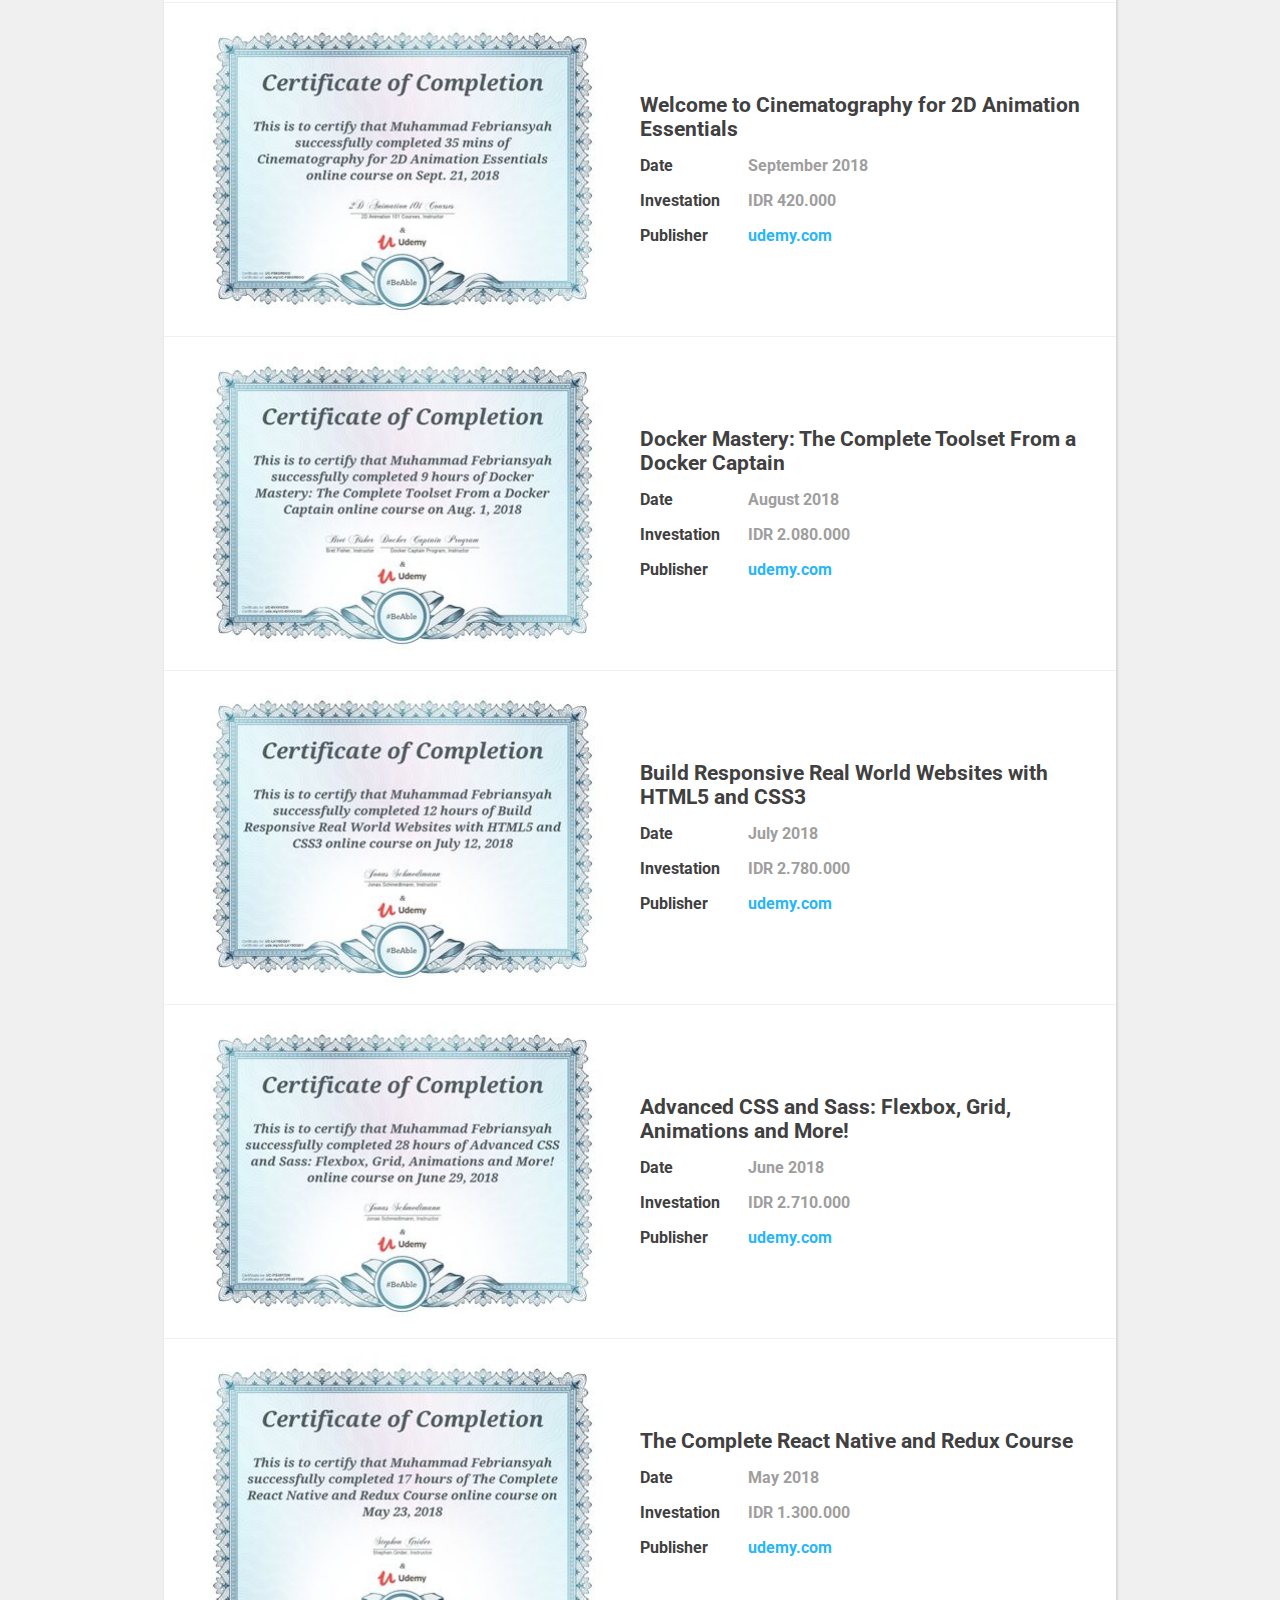
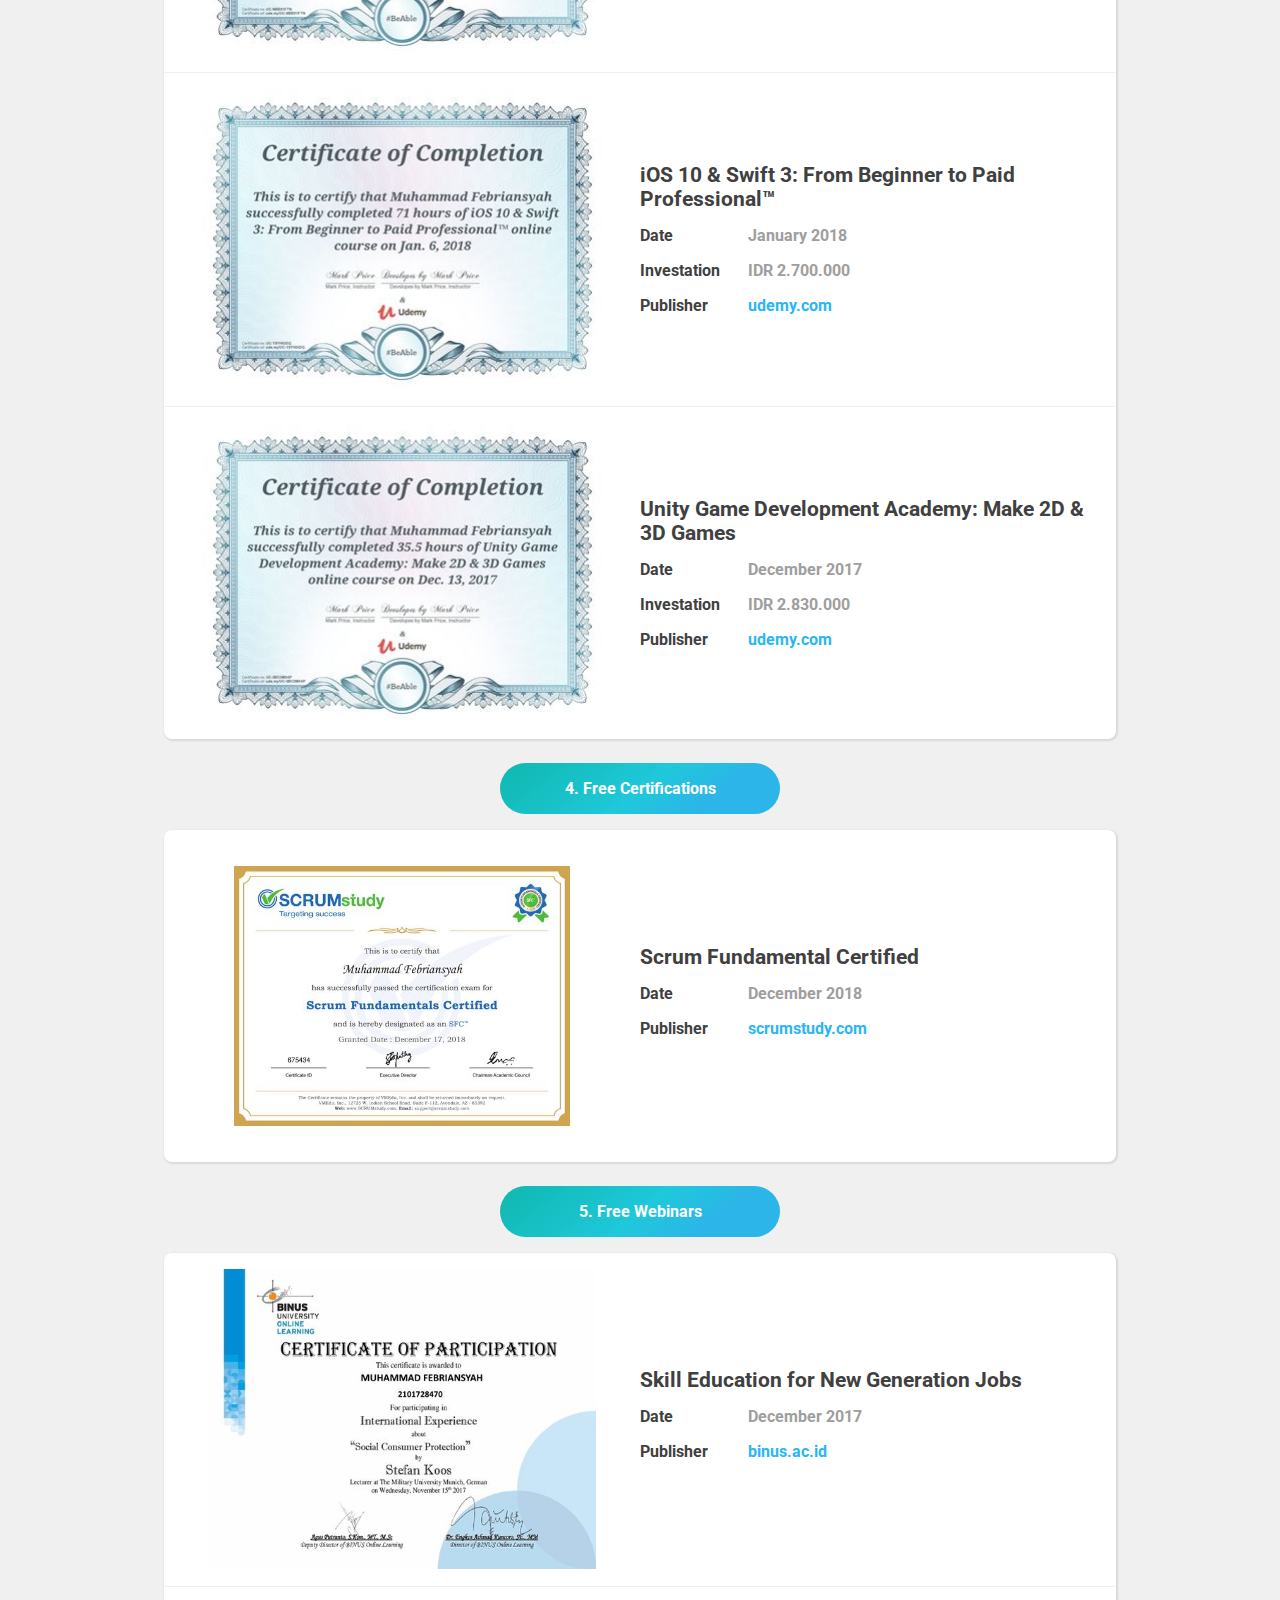
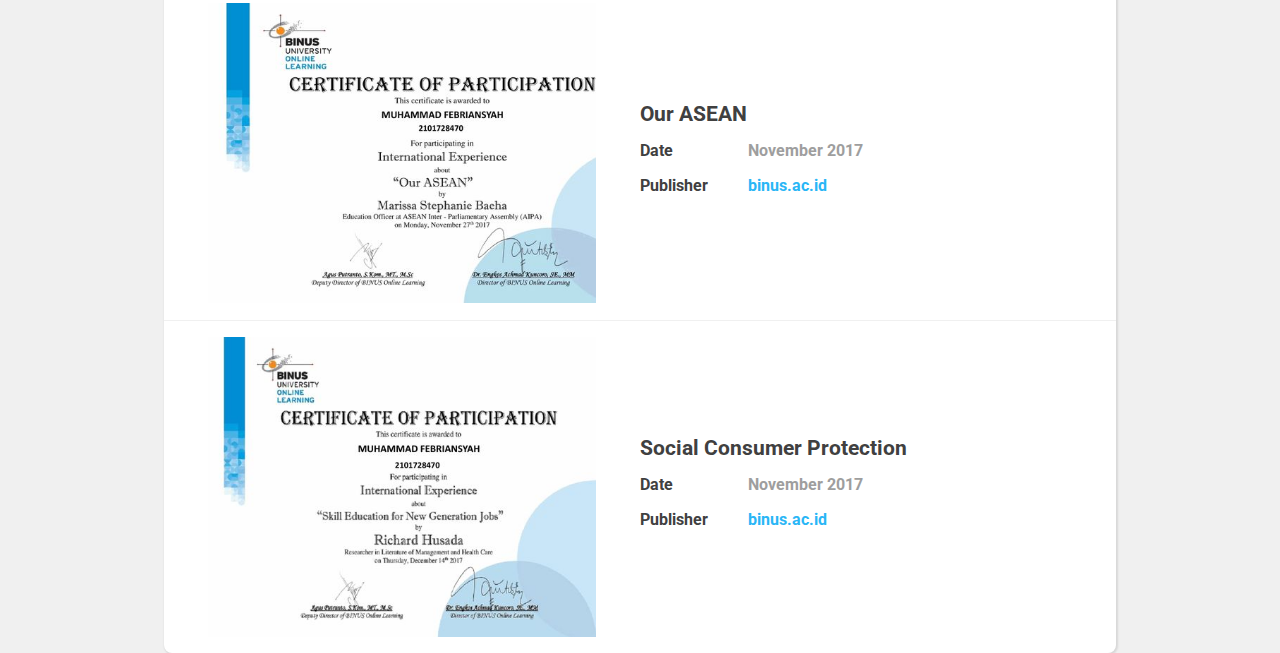
==== commit 2a28bee0: "certification categories" ====
--- a/index.html
+++ b/index.html
@@ -5,12 +5,16 @@
     <meta http-equiv="Content-Type" content="text/html; charset=utf-8" />
     <meta name="viewport" content="width=device-width,minimum-scale=1.0,initial-scale=1.0,maximum-scale=1.0,user-scalable=no" />
     <meta name="description" content="Hi I'm Febriansyah and I love programming so much!">
+    <meta property="og:description" content="Hi I'm Febriansyah and I love programming so much!">
+    <meta property="og:image" itemprop="image primaryImageOfPage" content="https://hifebriansyah.com/static/favicons/android-chrome-256x256.png">
+    <meta property="og:type" content="website" />
+    <meta property="og:title" content="Enthusiast Programmer - Indonesia | HiFebriansyah" />
 
 	<!-- Title -->
     <title>Enthusiast Programmer - Indonesia | HiFebriansyah</title>
 	
 	<!-- GA JS -->
-	<script async src="https://www.googletagmanager.com/gtag/js?id=UA-111686475-1"></script>
+	<script async src="//www.googletagmanager.com/gtag/js?id=UA-111686475-1"></script>
 	
 	<script>
 		window.dataLayer = window.dataLayer || [];
@@ -20,34 +24,45 @@
 		gtag('config', 'UA-111686475-1');
 	</script>
 
+	<!-- Service Worker -->
+	<script>
+		if('serviceWorker' in navigator) {
+			navigator.serviceWorker.register('sw.js').then(function() {
+				console.log('Service Worker Registered');
+			});
+		}
+    </script>
+
     <!-- Styling -->
+    <link rel="stylesheet" href="https://fonts.googleapis.com/css?family=Roboto">
 	<link rel="stylesheet" href="static/libs/font-awesome/font-awesome.min.css">
 	<link rel="stylesheet" href="static/styles/vcard.css">
 
 	<!-- Favicon -->
-	<link rel="apple-touch-icon" sizes="180x180" href="/static/favicons/apple-touch-icon.png">
-	<link rel="icon" type="image/png" sizes="32x32" href="/static/favicons/favicon-32x32.png">
-	<link rel="icon" type="image/png" sizes="16x16" href="/static/favicons/favicon-16x16.png">
-	<link rel="manifest" href="/static/favicons/manifest.json">
-	<link rel="mask-icon" href="/static/favicons/safari-pinned-tab.svg" color="#5bbad5">
-	<link rel="shortcut icon" href="/static/favicons/favicon.ico">
+	<link rel="apple-touch-icon" sizes="180x180" href="static/favicons/apple-touch-icon.png">
+	<link rel="icon" type="image/png" sizes="32x32" href="static/favicons/favicon-32x32.png">
+	<link rel="icon" type="image/png" sizes="16x16" href="static/favicons/favicon-16x16.png">
+	<link rel="manifest" href="static/favicons/manifest.json">
+	<link rel="mask-icon" href="static/favicons/safari-pinned-tab.svg" color="#5bbad5">
+	<link rel="shortcut icon" href="static/favicons/favicon.ico">
 	<meta name="application-name" content="hifebriansyah">
-	<meta name="msapplication-config" content="/static/favicons/browserconfig.xml">
+	<meta name="msapplication-config" content="https://hifebriansyah.com/static/favicons/browserconfig.xml">
 	<meta name="theme-color" content="#404040">
 
 	<!-- AMP -->
-	<link rel="amphtml" href="http://hifebriansyah.com/index.amp.html">
+	<link rel="amphtml" href="//hifebriansyah.com/index.amp.html">
 
 	<!-- Lang -->
-	<link rel="alternate" href="http://hifebriansyah.com" hreflang="en-us" />
+	<link rel="alternate" href="//hifebriansyah.com" hreflang="en-us" />
 
 	<!-- Chrome App -->
-    <link rel="manifest" href="/manifest.json" />
+    <link rel="manifest" href="manifest.json" />
     <meta name="mobile-web-app-capable" content="yes" />
 
 	<!-- Safari App -->
 	<meta name="apple-mobile-web-app-capable" content="yes">
 	<meta name="apple-mobile-web-app-title" content="hifebriansyah">
+	<meta name="apple-mobile-web-app-status-bar-style" content="black">
 </head>
 <body>
 	<div class="container">
@@ -65,9 +80,9 @@
 						&nbsp;
 					</div>
 					<div class="icons">
-						<a target="_blank" href="https://www.github.com/hifebriansyah" class="github-alt" title="github"><i class="fa fa-github-alt"></i></a>
-						<a target="_blank" href="https://www.linkedin.com/in/muhammad-febriansyah" class="linkedin" title="linkedin"><i class="fa fa-linkedin"></i></a>
-						<a target="_blank" href="https://www.youtube.com/channel/UCaW6-tkir5lUNJglD3Y50-Q" class="youtube-play" title="youtube"><i class="fa fa-youtube-play"></i></a>
+						<a target="_blank" href="//www.github.com/hifebriansyah" class="github-alt" title="github"><i class="fa fa-github-alt"></i></a>
+						<a target="_blank" href="//www.linkedin.com/in/muhammad-febriansyah" class="linkedin" title="linkedin"><i class="fa fa-linkedin"></i></a>
+						<a target="_blank" href="//www.youtube.com/hifebriansyah" class="youtube-play" title="youtube"><i class="fa fa-youtube-play"></i></a>
 					</div>
 				</div>
 			</div>
@@ -103,9 +118,30 @@
 		</div>
 
 		<!-- 2nd part of paper -->
-		<div class="separator">Professional Certifications</div>
-		<div class="paper">
-			<div class="left" style="background-image: url(certificates/psm-1-min.jpg)"></div>
+		<div class="separator">1. Professional Certifications</div>
+		<div class="paper">
+			<div class="left" style="background-image: url(certificates/pspo-1.jpeg)"></div>
+			<div class="right">
+				<h5>Professional Scrum Product Owner I</h5>
+				<div class="info">
+					<h4>
+						<span>Date</span>
+						<span>January 2019</span>
+					</h4>
+					<h4>
+						<span>Investation</span>
+						<span>IDR 11.000.000</span>
+					</h4>
+					<h4>
+						<span>Publisher</span>
+						<a target="_blank" href="//scrum.org">scrum.org</a>
+					</h4>
+				</div>
+			</div>
+
+			<div class="clear"></div>
+
+			<div class="left" style="background-image: url(certificates/psm-1.jpeg)"></div>
 			<div class="right">
 				<h5>Professional Scrum Master I</h5>
 				<div class="info">
@@ -115,7 +151,7 @@
 					</h4>
 					<h4>
 						<span>Investation</span>
-						<span>IDR 10.500.000</span>
+						<span>IDR 10.200.000</span>
 					</h4>
 					<h4>
 						<span>Publisher</span>
@@ -126,7 +162,7 @@
 
 			<div class="clear"></div>
 
-			<div class="left crop" style="background-image: url(certificates/ccit-min.jpg)"></div>
+			<div class="left crop" style="background-image: url(certificates/ccit.jpeg)"></div>
 			<div class="right">
 				<h5>Professional IT Engineer</h5>
 				<div class="info">
@@ -146,10 +182,75 @@
 			</div>
 		</div>
 
-		<!-- 3nd part of paper -->
-		<div class="separator">Premium Course Certifications</div>
-		<div class="paper">
-			<div class="left" style="background-image: url(certificates/UC-3DXKIJZQ-min.jpg)"></div>			
+		<!-- 3rd part of paper -->
+		<div class="separator">2. Honorary Certifications</div>
+		<div class="paper">
+			<div class="left crop" style="background-image: url(certificates/ism-1.jpeg)"></div>
+			<div class="right">
+				<h5>Indonesia Scrum Master I</h5>
+				<div class="info">
+					<h4>
+						<span>Date</span>
+						<span>December 2018</span>
+					</h4>
+					<h4>
+						<span>Financial Aid</span>
+						<span>IDR 1.000.000</span>
+					</h4>
+					<h4>
+						<span>Publisher</span>
+						<a target="_blank" href="//ekipa.co.id">ekipa.co.id</a>
+					</h4>
+				</div>
+			</div>
+		</div>
+
+		<!-- 4th part of paper -->
+		<div class="separator">3. Premium Course Certifications</div>
+		<div class="paper">
+			<div class="left" style="background-image: url(certificates/c1.jpeg)"></div>
+			<div class="right">
+				<h5>Agile Planning for Software Products</h5>
+				<div class="info">
+					<h4>
+						<span>Date</span>
+						<span>Januari 2019</span>
+					</h4>
+					<h4>
+						<span>Financial Aid</span>
+						<span>IDR 2.065.000</span>
+					</h4>
+					<h4>
+						<span>Publisher</span>
+						<a target="_blank" href="//ualberta.ca">ualberta.ca</a>
+					</h4>
+				</div>
+			</div>
+
+			<div class="clear"></div>
+
+			<div class="left" style="background-image: url(certificates/volkerdon.jpeg)"></div>	
+			<div class="right">
+				<h5>Product Owner Preparation Course</h5>
+				<div class="info">
+					<h4>
+						<span>Date</span>
+						<span>December 2018</span>
+					</h4>
+					<h4>
+						<span>Investation</span>
+						<span>IDR 300.000</span>
+					</h4>
+					<h4>
+						<span>Publisher</span>
+						<a target="_blank" href="//volkerdon.com">volkerdon.com</a>
+					</h4>
+				</div>
+			</div>
+
+			<div class="clear"></div>
+
+			<div class="left" style="background-image: url(certificates/UC-3DXKIJZQ.jpeg)"></div>			
 			<div class="right">
 				<h5>Scrum Certification Prep +Scrum Master+ Agile Scrum Training</h5>
 				<div class="info">
@@ -159,7 +260,49 @@
 					</h4>
 					<h4>
 						<span>Investation</span>
-						<span>IDR 2.730.000</span>
+						<span>IDR 2.700.000</span>
+					</h4>
+					<h4>
+						<span>Publisher</span>
+						<a target="_blank" href="//udemy.com">udemy.com</a>
+					</h4>
+				</div>
+			</div>
+
+			<div class="clear"></div>
+
+			<div class="left" style="background-image: url(certificates/UC-F88GR8OO.jpeg)"></div>			
+			<div class="right">
+				<h5>Welcome to Cinematography for 2D Animation Essentials</h5>
+				<div class="info">
+					<h4>
+						<span>Date</span>
+						<span>September 2018</span>
+					</h4>
+					<h4>
+						<span>Investation</span>
+						<span>IDR 420.000</span>
+					</h4>
+					<h4>
+						<span>Publisher</span>
+						<a target="_blank" href="//udemy.com">udemy.com</a>
+					</h4>
+				</div>
+			</div>
+
+			<div class="clear"></div>
+
+			<div class="left" style="background-image: url(certificates/UC-8VXKKD3I.jpeg)"></div>			
+			<div class="right">
+				<h5>Docker Mastery: The Complete Toolset From a Docker Captain</h5>
+				<div class="info">
+					<h4>
+						<span>Date</span>
+						<span>August 2018</span>
+					</h4>
+					<h4>
+						<span>Investation</span>
+						<span>IDR 2.080.000</span>
 					</h4>
 					<h4>
 						<span>Publisher</span>
@@ -167,10 +310,73 @@
 					</h4>
 				</div>
 			</div>
-
-			<div class="clear"></div>
-
-			<div class="left" style="background-image: url(certificates/UC-Y8YHIUDQ-min.jpg)"></div>
+			
+			<div class="clear"></div>
+
+			<div class="left" style="background-image: url(certificates/UC-LKY8DQ0Y.jpeg)"></div>			
+			<div class="right">
+				<h5>Build Responsive Real World Websites with HTML5 and CSS3</h5>
+				<div class="info">
+					<h4>
+						<span>Date</span>
+						<span>July 2018</span>
+					</h4>
+					<h4>
+						<span>Investation</span>
+						<span>IDR 2.780.000 </span>
+					</h4>
+					<h4>
+						<span>Publisher</span>
+						<a target="_blank" href="//udemy.com">udemy.com</a>
+					</h4>
+				</div>
+			</div>
+
+			<div class="clear"></div>
+
+			<div class="left" style="background-image: url(certificates/UC-PS48YDIK.jpeg)"></div>
+			<div class="right">
+				<h5>Advanced CSS and Sass: Flexbox, Grid, Animations and More!</h5>
+				<div class="info">
+					<h4>
+						<span>Date</span>
+						<span>June 2018</span>
+					</h4>
+					<h4>
+						<span>Investation</span>
+						<span>IDR 2.710.000</span>
+					</h4>
+					<h4>
+						<span>Publisher</span>
+						<a target="_blank" href="//udemy.com">udemy.com</a>
+					</h4>
+				</div>
+			</div>
+
+			<div class="clear"></div>
+
+			<div class="left" style="background-image: url(certificates/UC-NBB91FTN.jpeg)"></div>			
+			<div class="right">
+				<h5>The Complete React Native and Redux Course</h5>
+				<div class="info">
+					<h4>
+						<span>Date</span>
+						<span>May 2018</span>
+					</h4>
+					<h4>
+						<span>Investation</span>
+						<span>IDR 1.300.000</span>
+					</h4>
+					<h4>
+						<span>Publisher</span>
+						<a target="_blank" href="//udemy.com">udemy.com</a>
+					</h4>
+				</div>
+			</div>
+
+			<div class="clear"></div>
+
+			<div class="left" style="background-image: url(certificates/UC-Y8YHIUDQ.jpeg)"></div>
 			<div class="right">
 				<h5>iOS 10 & Swift 3: From Beginner to Paid Professional™</h5>
 				<div class="info">
@@ -180,137 +386,104 @@
 					</h4>
 					<h4>
 						<span>Investation</span>
-						<span>IDR 2.703.000</span>
-					</h4>
-					<h4>
-						<span>Publisher</span>
-						<a target="_blank" href="//scrum.org">udemy.com</a>
-					</h4>
-				</div>
-			</div>
-
-			<div class="clear"></div>
-
-			<div class="left" style="background-image: url(certificates/UC-PS48YDIK-min.jpg)"></div>
-			<div class="right">
-				<h5>Advanced CSS and Sass: Flexbox, Grid, Animations and More!</h5>
-				<div class="info">
-					<h4>
-						<span>Date</span>
-						<span>June 2018</span>
-					</h4>
-					<h4>
-						<span>Investation</span>
-						<span>IDR 2.713.000</span>
-					</h4>
-					<h4>
-						<span>Publisher</span>
-						<a target="_blank" href="//scrum.org">udemy.com</a>
-					</h4>
-				</div>
-			</div>
+						<span>IDR 2.700.000</span>
+					</h4>
+					<h4>
+						<span>Publisher</span>
+						<a target="_blank" href="//udemy.com">udemy.com</a>
+					</h4>
+				</div>
+			</div>
+
+			<div class="clear"></div>
 			
-			<div class="clear"></div>
-
-			<div class="left" style="background-image: url(certificates/UC-LKY8DQ0Y-min.jpg)"></div>			
-			<div class="right">
-				<h5>Build Responsive Real World Websites with HTML5 and CSS3</h5>
-				<div class="info">
-					<h4>
-						<span>Date</span>
-						<span>July 2018</span>
-					</h4>
-					<h4>
-						<span>Investation</span>
-						<span>IDR 2.783.000 </span>
-					</h4>
-					<h4>
-						<span>Publisher</span>
-						<a target="_blank" href="//scrum.org">udemy.com</a>
-					</h4>
-				</div>
-			</div>
-
-			<div class="clear"></div>
-
-			<div class="left" style="background-image: url(certificates/UC-F88GR8OO-min.jpg)"></div>			
-			<div class="right">
-				<h5>Welcome to Cinematography for 2D Animation Essentials</h5>
-				<div class="info">
-					<h4>
-						<span>Date</span>
-						<span>September 2018</span>
-					</h4>
-					<h4>
-						<span>Investation</span>
-						<span>IDR 424.000</span>
-					</h4>
-					<h4>
-						<span>Publisher</span>
-						<a target="_blank" href="//udemy.com">udemy.com</a>
-					</h4>
-				</div>
-			</div>
-
-			<div class="clear"></div>
-
-			<div class="left" style="background-image: url(certificates/UC-NBB91FTN-min.jpg)"></div>			
-			<div class="right">
-				<h5>The Complete React Native and Redux Course</h5>
-				<div class="info">
-					<h4>
-						<span>Date</span>
-						<span>May 2018</span>
-					</h4>
-					<h4>
-						<span>Investation</span>
-						<span>IDR 1.305.000</span>
-					</h4>
-					<h4>
-						<span>Publisher</span>
-						<a target="_blank" href="//udemy.com">udemy.com</a>
-					</h4>
-				</div>
-			</div>
-
-			<div class="clear"></div>
-
-			<div class="left" style="background-image: url(certificates/UC-8VXKKD3I-min.jpg)"></div>			
-			<div class="right">
-				<h5>Docker Mastery: The Complete Toolset From a Docker Captain</h5>
-				<div class="info">
-					<h4>
-						<span>Date</span>
-						<span>August 2018</span>
-					</h4>
-					<h4>
-						<span>Investation</span>
-						<span>IDR 2.087.000</span>
-					</h4>
-					<h4>
-						<span>Publisher</span>
-						<a target="_blank" href="//scrum.org">udemy.com</a>
+			<div class="left" style="background-image: url(certificates/UC-6BC0M94P.jpeg)"></div>
+			<div class="right">
+				<h5>Unity Game Development Academy: Make 2D & 3D Games</h5>
+				<div class="info">
+					<h4>
+						<span>Date</span>
+						<span>December 2017</span>
+					</h4>
+					<h4>
+						<span>Investation</span>
+						<span>IDR 2.830.000</span>
+					</h4>
+					<h4>
+						<span>Publisher</span>
+						<a target="_blank" href="//udemy.com">udemy.com</a>
+					</h4>
+				</div>
+			</div>
+		</div>
+
+		<!-- 5th part of paper -->
+		<div class="separator">4. Free Certifications</div>
+		<div class="paper">
+			<div class="left crop" style="background-image: url(certificates/sfm.jpeg)"></div>
+			<div class="right free">
+				<h5>Scrum Fundamental Certified</h5>
+				<div class="info">
+					<h4>
+						<span>Date</span>
+						<span>December 2018</span>
+					</h4>
+					<h4>
+						<span>Publisher</span>
+						<a target="_blank" href="//scrumstudy.com">scrumstudy.com</a>
+					</h4>
+				</div>
+			</div>
+		</div>
+
+		<!-- 6th part of paper -->
+		<div class="separator">5. Free Webinars</div>
+		<div class="paper">
+			<div class="left" style="background-image: url(certificates/binus-1.jpeg)"></div>
+			<div class="right free">
+				<h5>Skill Education for New Generation Jobs</h5>
+				<div class="info">
+					<h4>
+						<span>Date</span>
+						<span>December 2017</span>
+					</h4>
+					<h4>
+						<span>Publisher</span>
+						<a target="_blank" href="//binus.ac.id">binus.ac.id</a>
 					</h4>
 				</div>
 			</div>
 
 			<div class="clear"></div>
 			
-			<div class="left" style="background-image: url(certificates/UC-6BC0M94P-min.jpg)"></div>
-			<div class="right">
-				<h5>Unity Game Development Academy: Make 2D & 3D Games</h5>
-				<div class="info">
-					<h4>
-						<span>Date</span>
-						<span>December 2017</span>
-					</h4>
-					<h4>
-						<span>Investation</span>
-						<span>IDR 2.834.000</span>
-					</h4>
-					<h4>
-						<span>Publisher</span>
-						<a target="_blank" href="//udemy.com">udemy.com</a>
+			<div class="left" style="background-image: url(certificates/binus-2.jpeg)"></div>
+			<div class="right free">
+				<h5>Our ASEAN</h5>
+				<div class="info">
+					<h4>
+						<span>Date</span>
+						<span>November 2017</span>
+					</h4>
+					<h4>
+						<span>Publisher</span>
+						<a target="_blank" href="//binus.ac.id">binus.ac.id</a>
+					</h4>
+				</div>
+			</div>
+
+			<div class="clear"></div>
+			
+			<div class="left" style="background-image: url(certificates/binus-3.jpeg)"></div>
+			<div class="right free">
+				<h5>Social Consumer Protection</h5>
+				<div class="info">
+					<h4>
+						<span>Date</span>
+						<span>November 2017</span>
+					</h4>
+					<h4>
+						<span>Publisher</span>
+						<a target="_blank" href="//binus.ac.id">binus.ac.id</a>
 					</h4>
 				</div>
 			</div>
--- a/static/styles/vcard.css
+++ b/static/styles/vcard.css
@@ -1,5 +1,3 @@
-@import url('https://fonts.googleapis.com/css?family=Roboto');
-
 html {
     font-family: 'Roboto';
 	font-size: 16px;
@@ -260,10 +258,10 @@
 	background-repeat: no-repeat;
 }
 
-
 .paper .left.crop{
-	border-radius:10%;
-	overflow: hidden;
+	height: 260px;
+	width: calc(48% - 64px);
+	margin: 36px calc(1% + 32px);
 }
 
 .paper .right {
@@ -293,7 +291,11 @@
 	font-weight: bold;
 }
 
-/* hover animation */
+@media (min-width: 577px) {
+	.paper .right.free {
+		margin-top: 115px;
+	}
+}
 
 @media (min-width: 953px) {
 	.paper {
@@ -302,6 +304,7 @@
 		margin-top: 16px;
 	}
 
+	/* hover animation */
 	.paper .bottom .info h4 a:hover,
 	.paper .right .info h4 a:hover {
 		margin : -16px;
@@ -492,12 +495,15 @@
 
 @media (max-width: 576px) {
 	.paper .left,
+	.paper .left.crop,
 	.paper .right {
 		width: calc(100% - 32px);
 	}
 
-	.paper .left {
+	.paper .left,
+	.paper .left.crop {
 		margin: 16px;
+		height: 300px;
 	}
 
 	.paper .right {
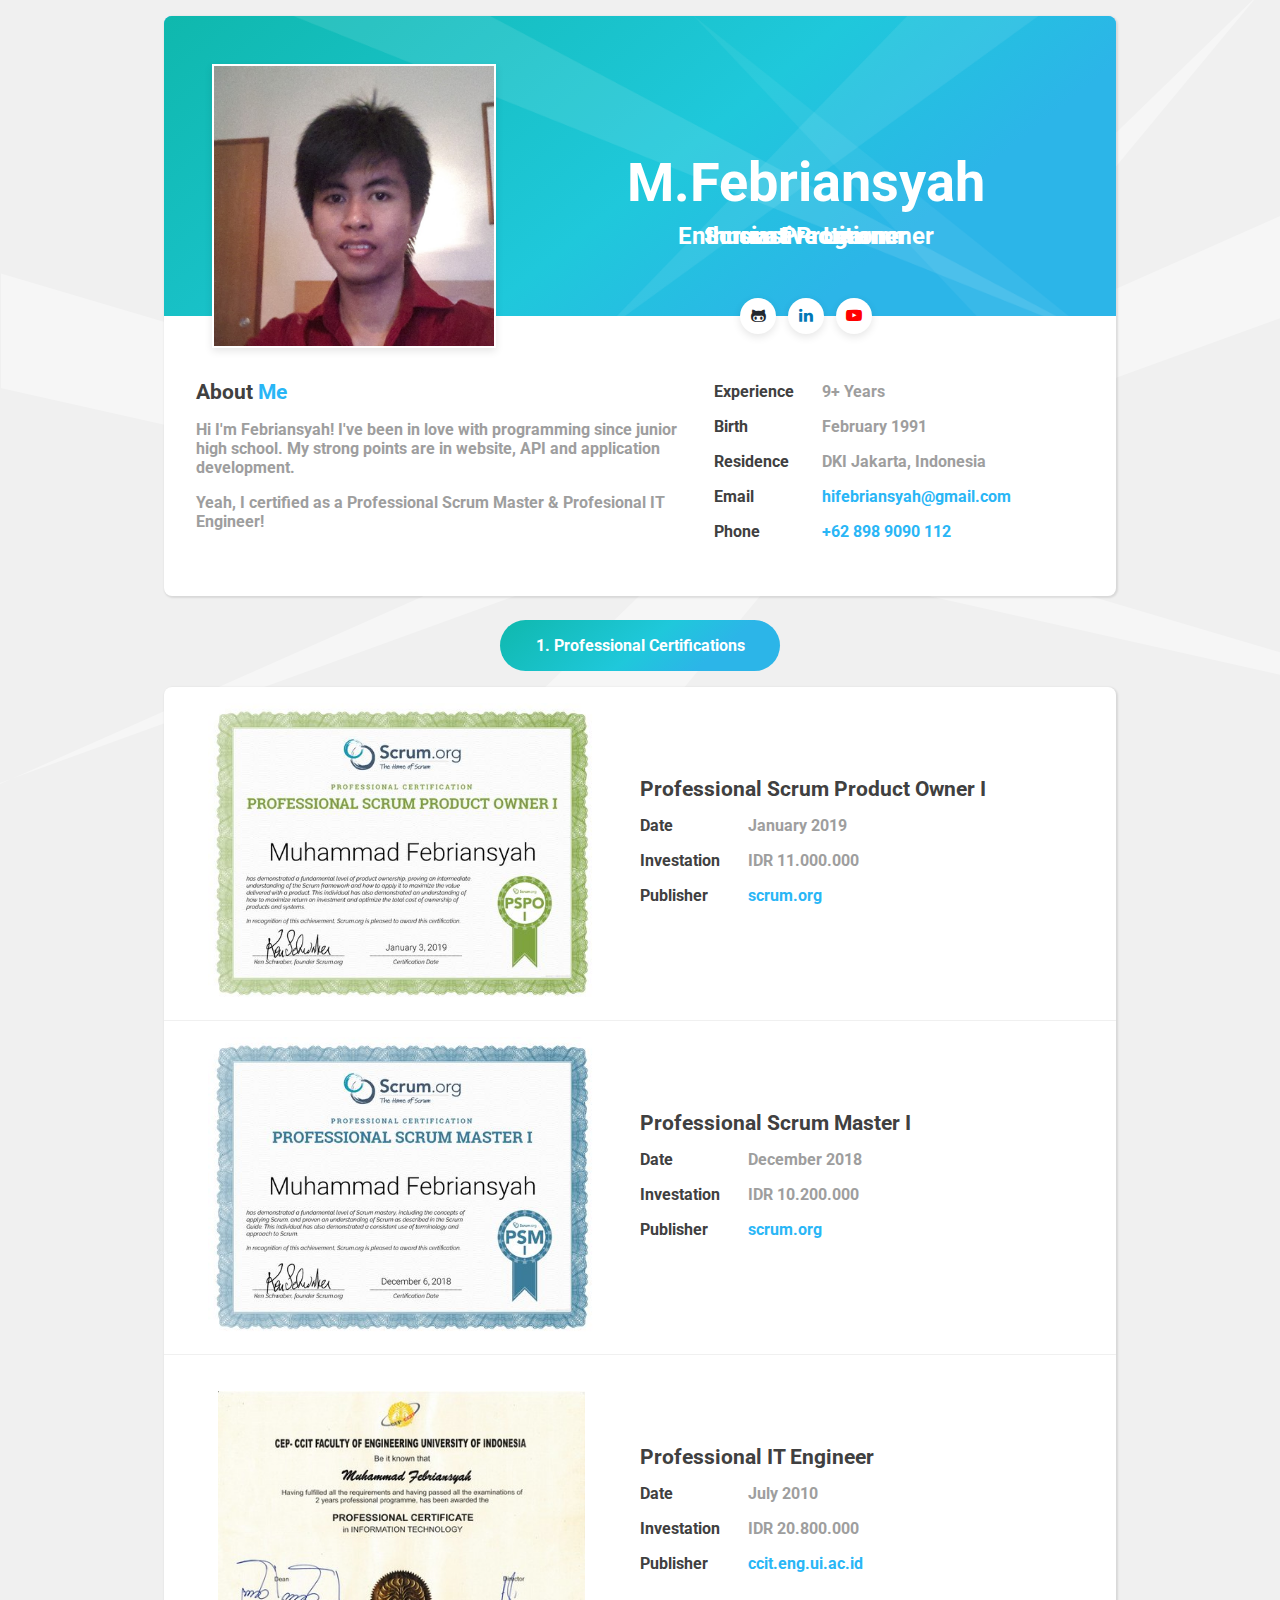
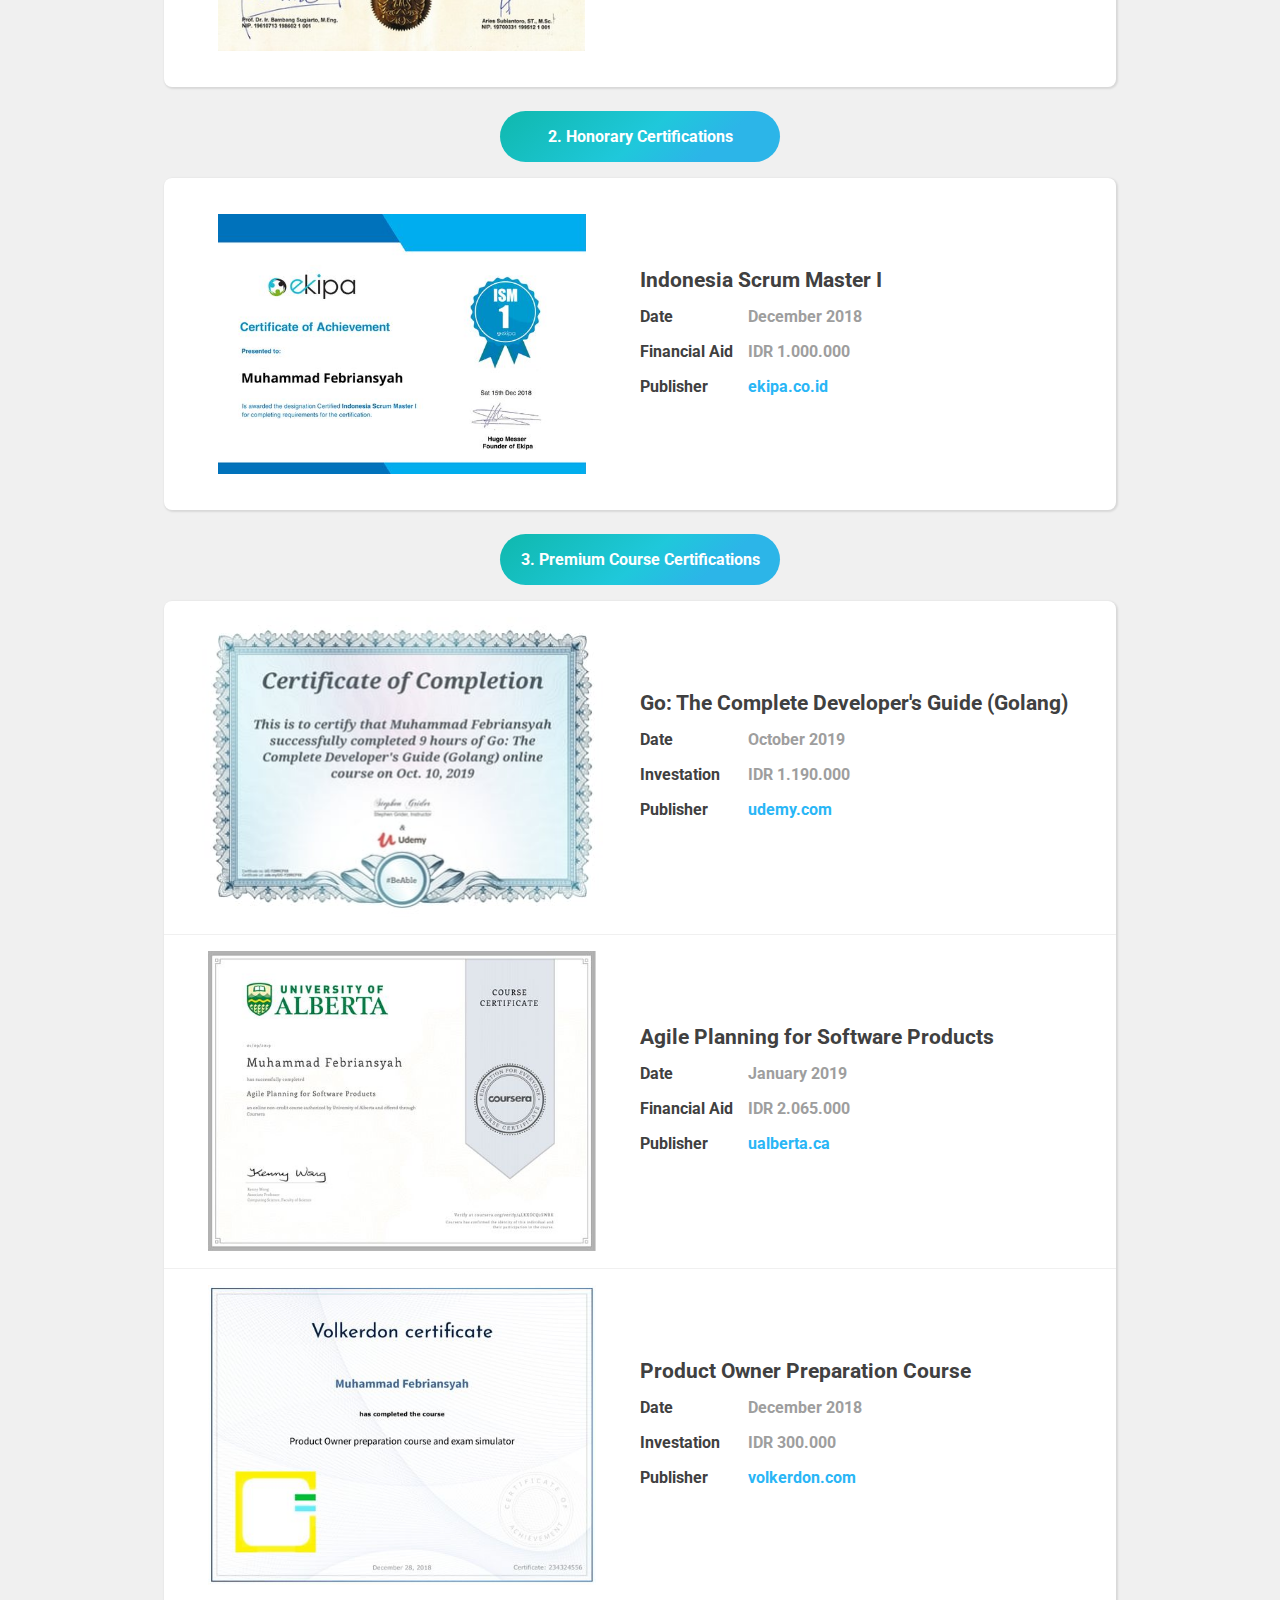
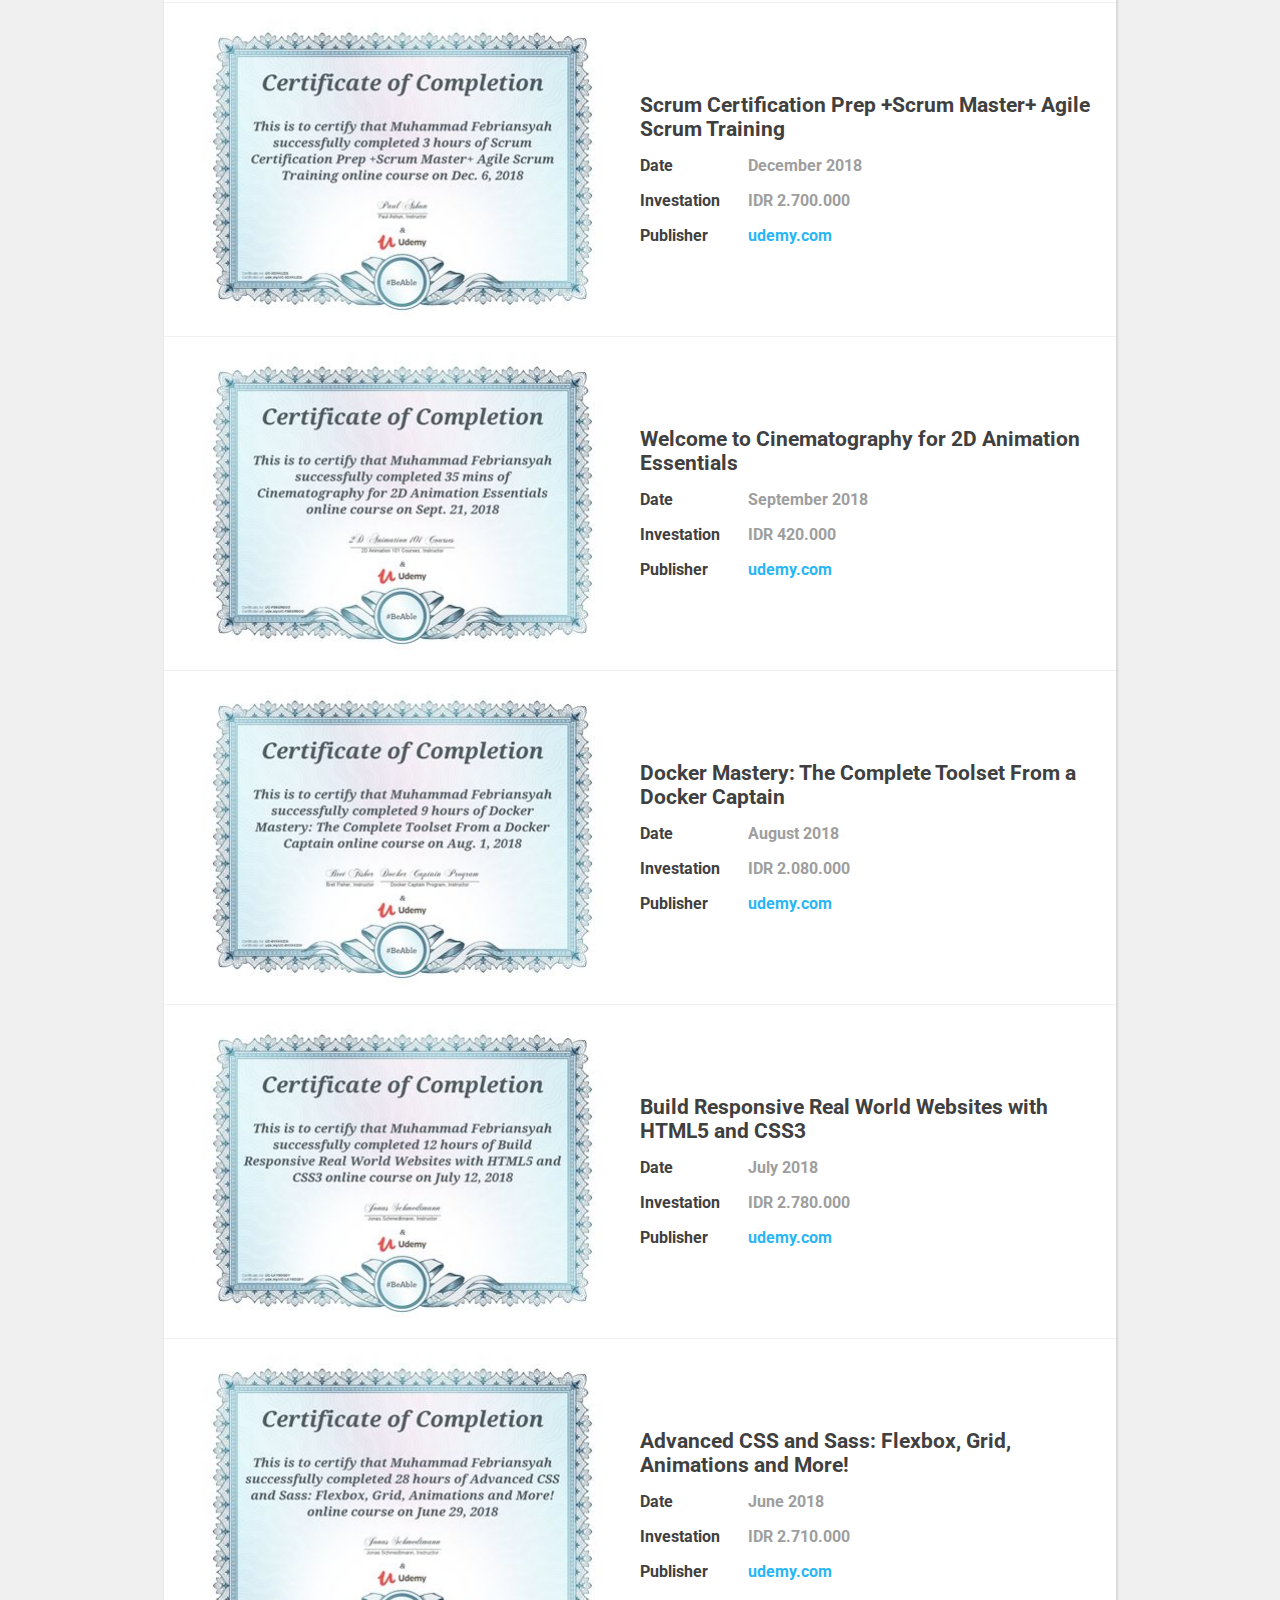
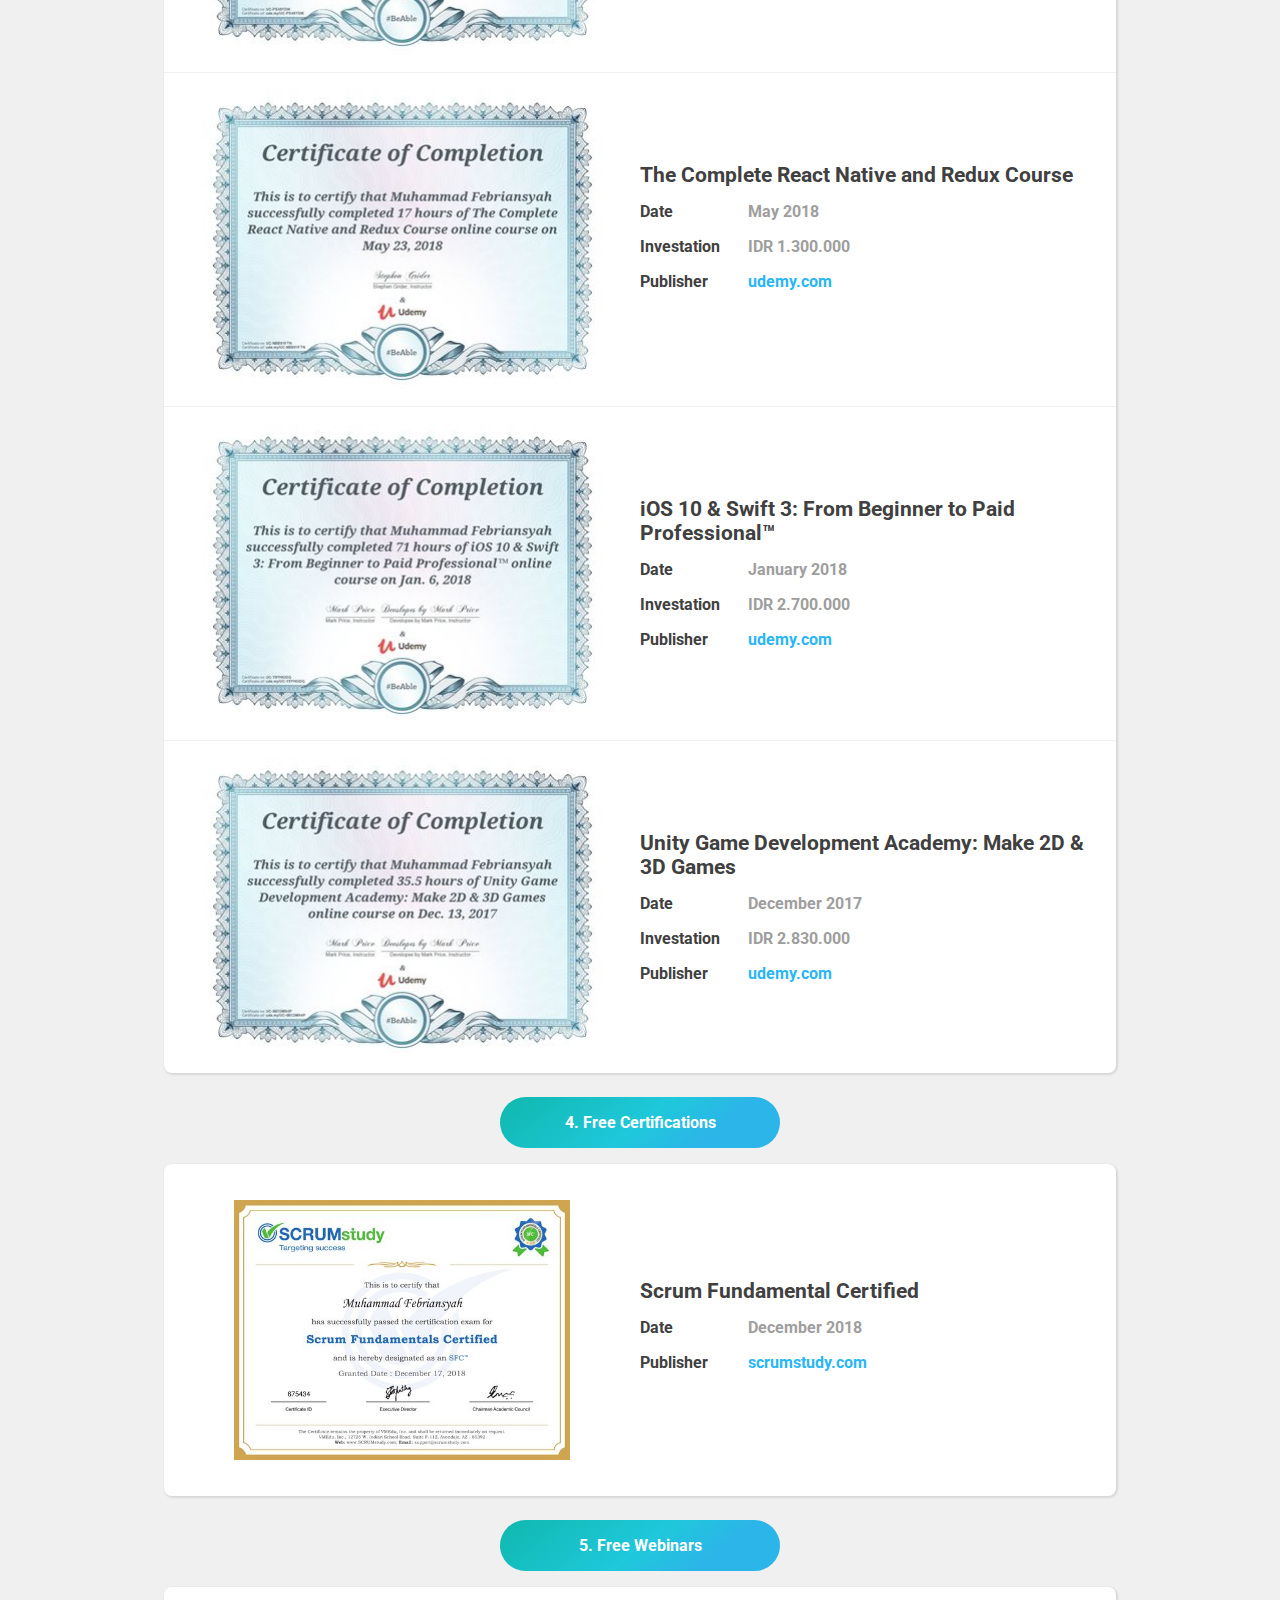
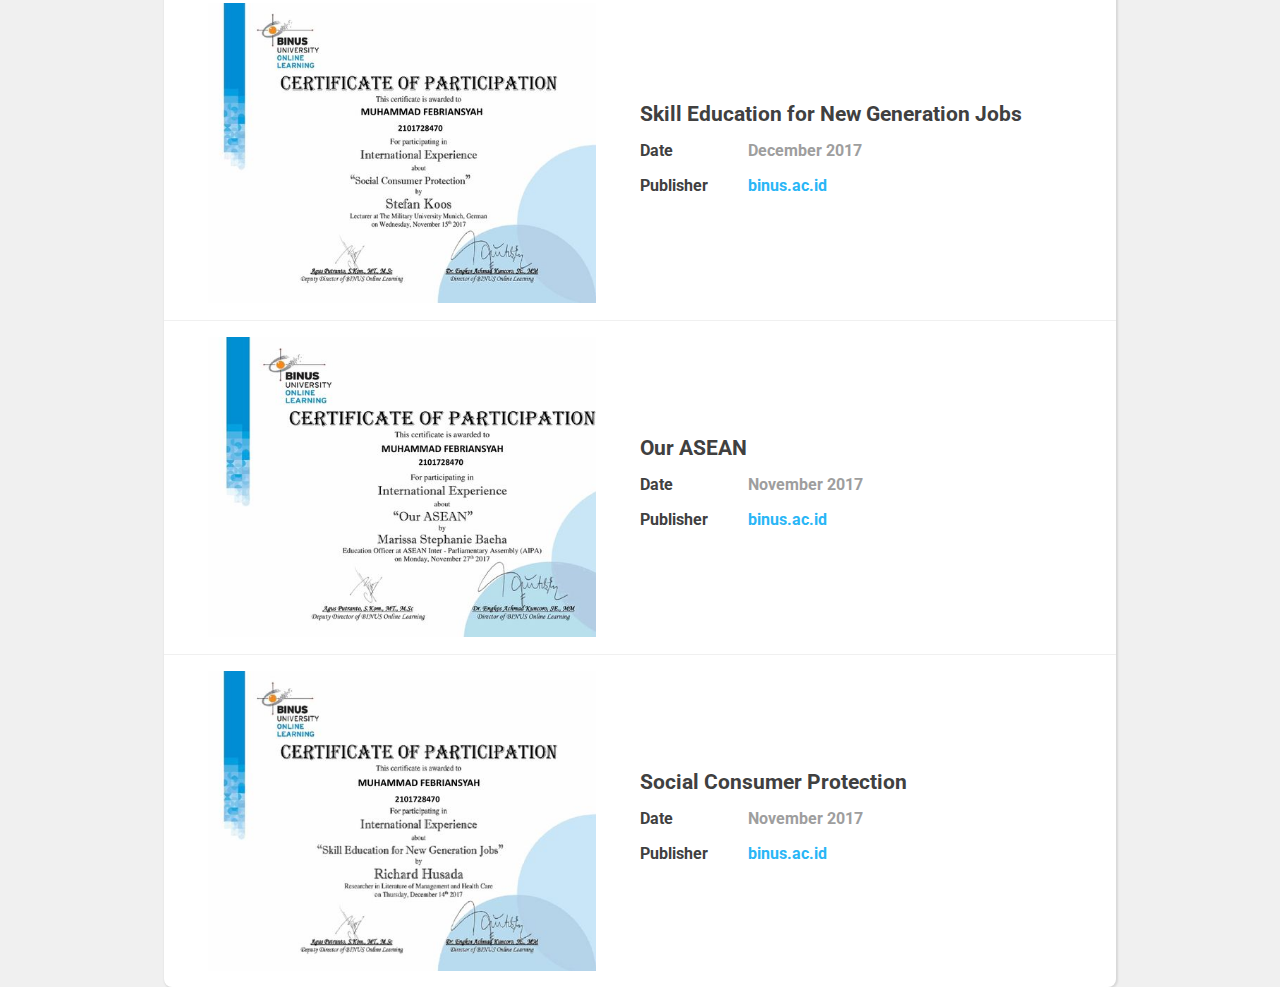
==== commit 495b7c2b: "add certification" ====
--- a/index.html
+++ b/index.html
@@ -208,13 +208,34 @@
 		<!-- 4th part of paper -->
 		<div class="separator">3. Premium Course Certifications</div>
 		<div class="paper">
+			<div class="left" style="background-image: url(certificates/UC-Y29RCF0X.jpeg)"></div>
+			<div class="right">
+				<h5>Go: The Complete Developer's Guide (Golang)</h5>
+				<div class="info">
+					<h4>
+						<span>Date</span>
+						<span>October 2019</span>
+					</h4>
+					<h4>
+						<span>Investation</span>
+						<span>IDR 1.190.000</span>
+					</h4>
+					<h4>
+						<span>Publisher</span>
+						<a target="_blank" href="//udemy.com">udemy.com</a>
+					</h4>
+				</div>
+			</div>
+
+			<div class="clear"></div>
+
 			<div class="left" style="background-image: url(certificates/c1.jpeg)"></div>
 			<div class="right">
 				<h5>Agile Planning for Software Products</h5>
 				<div class="info">
 					<h4>
 						<span>Date</span>
-						<span>Januari 2019</span>
+						<span>January 2019</span>
 					</h4>
 					<h4>
 						<span>Financial Aid</span>
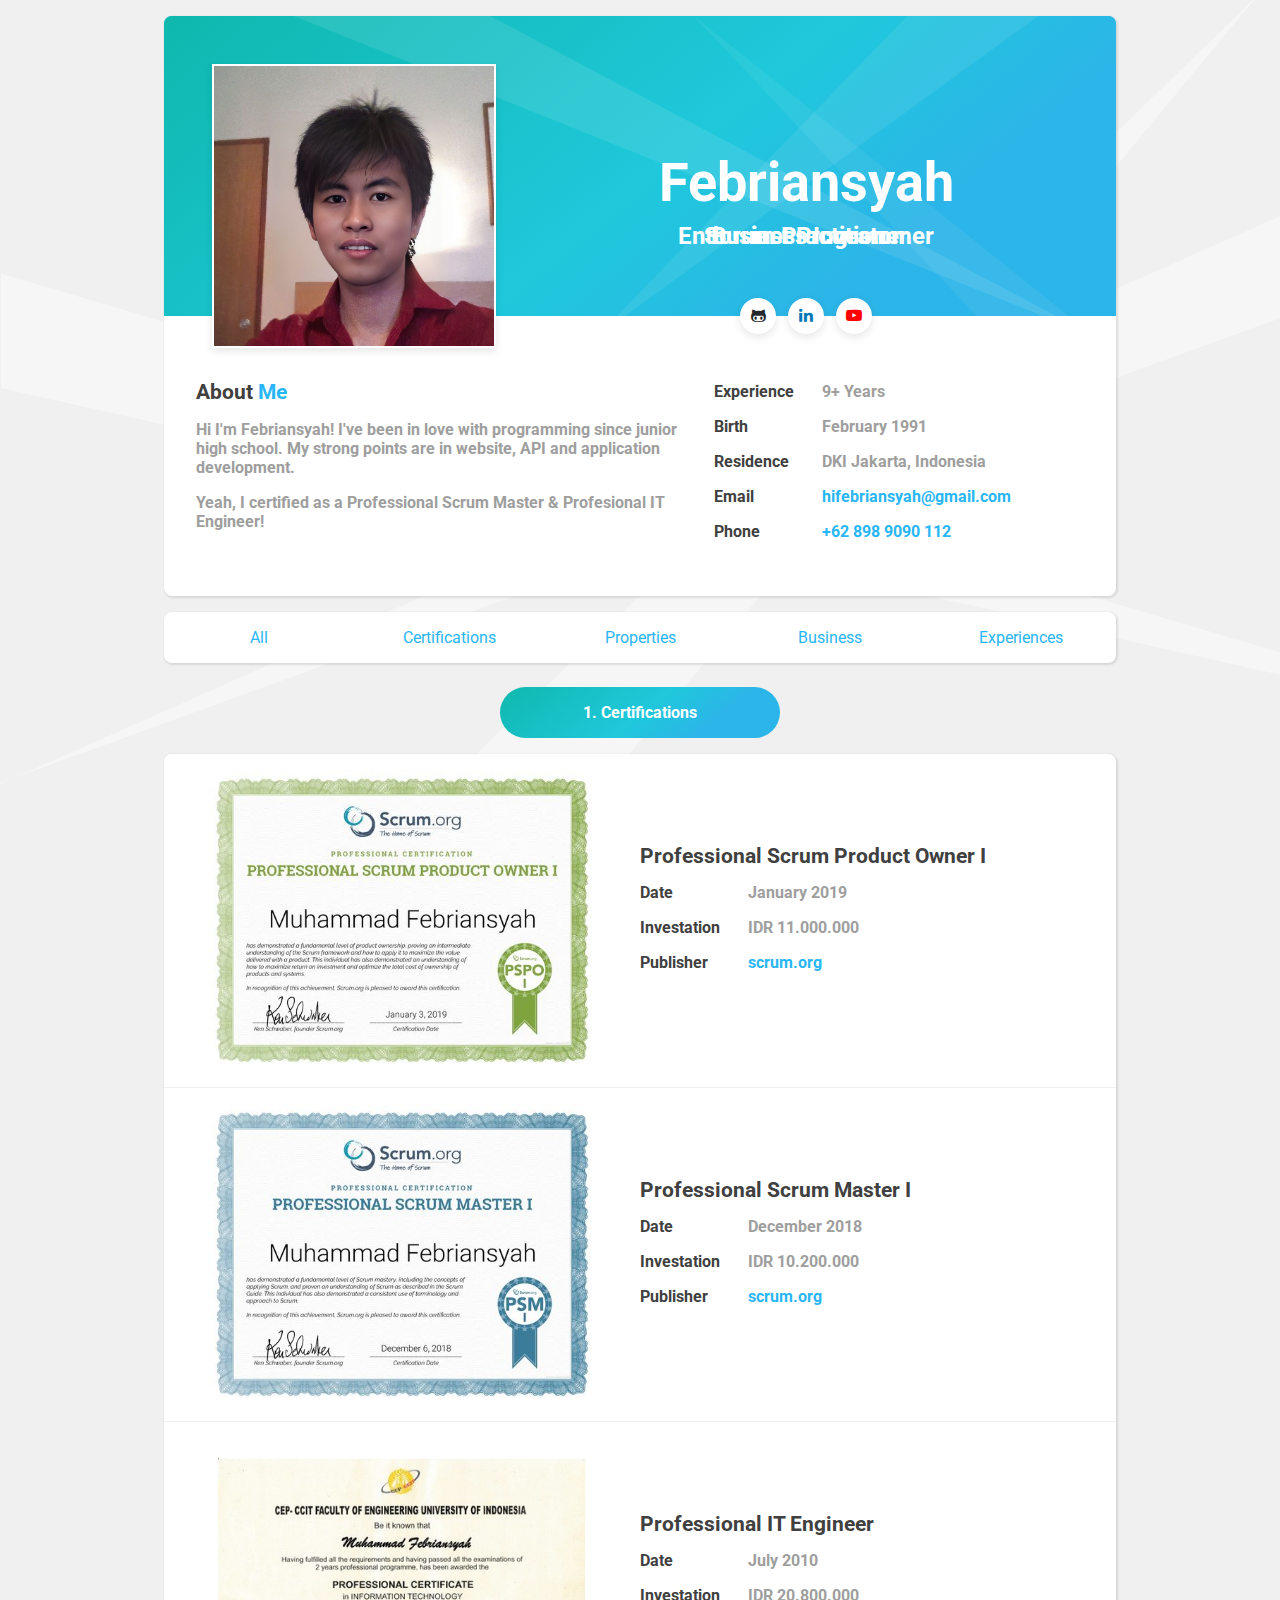
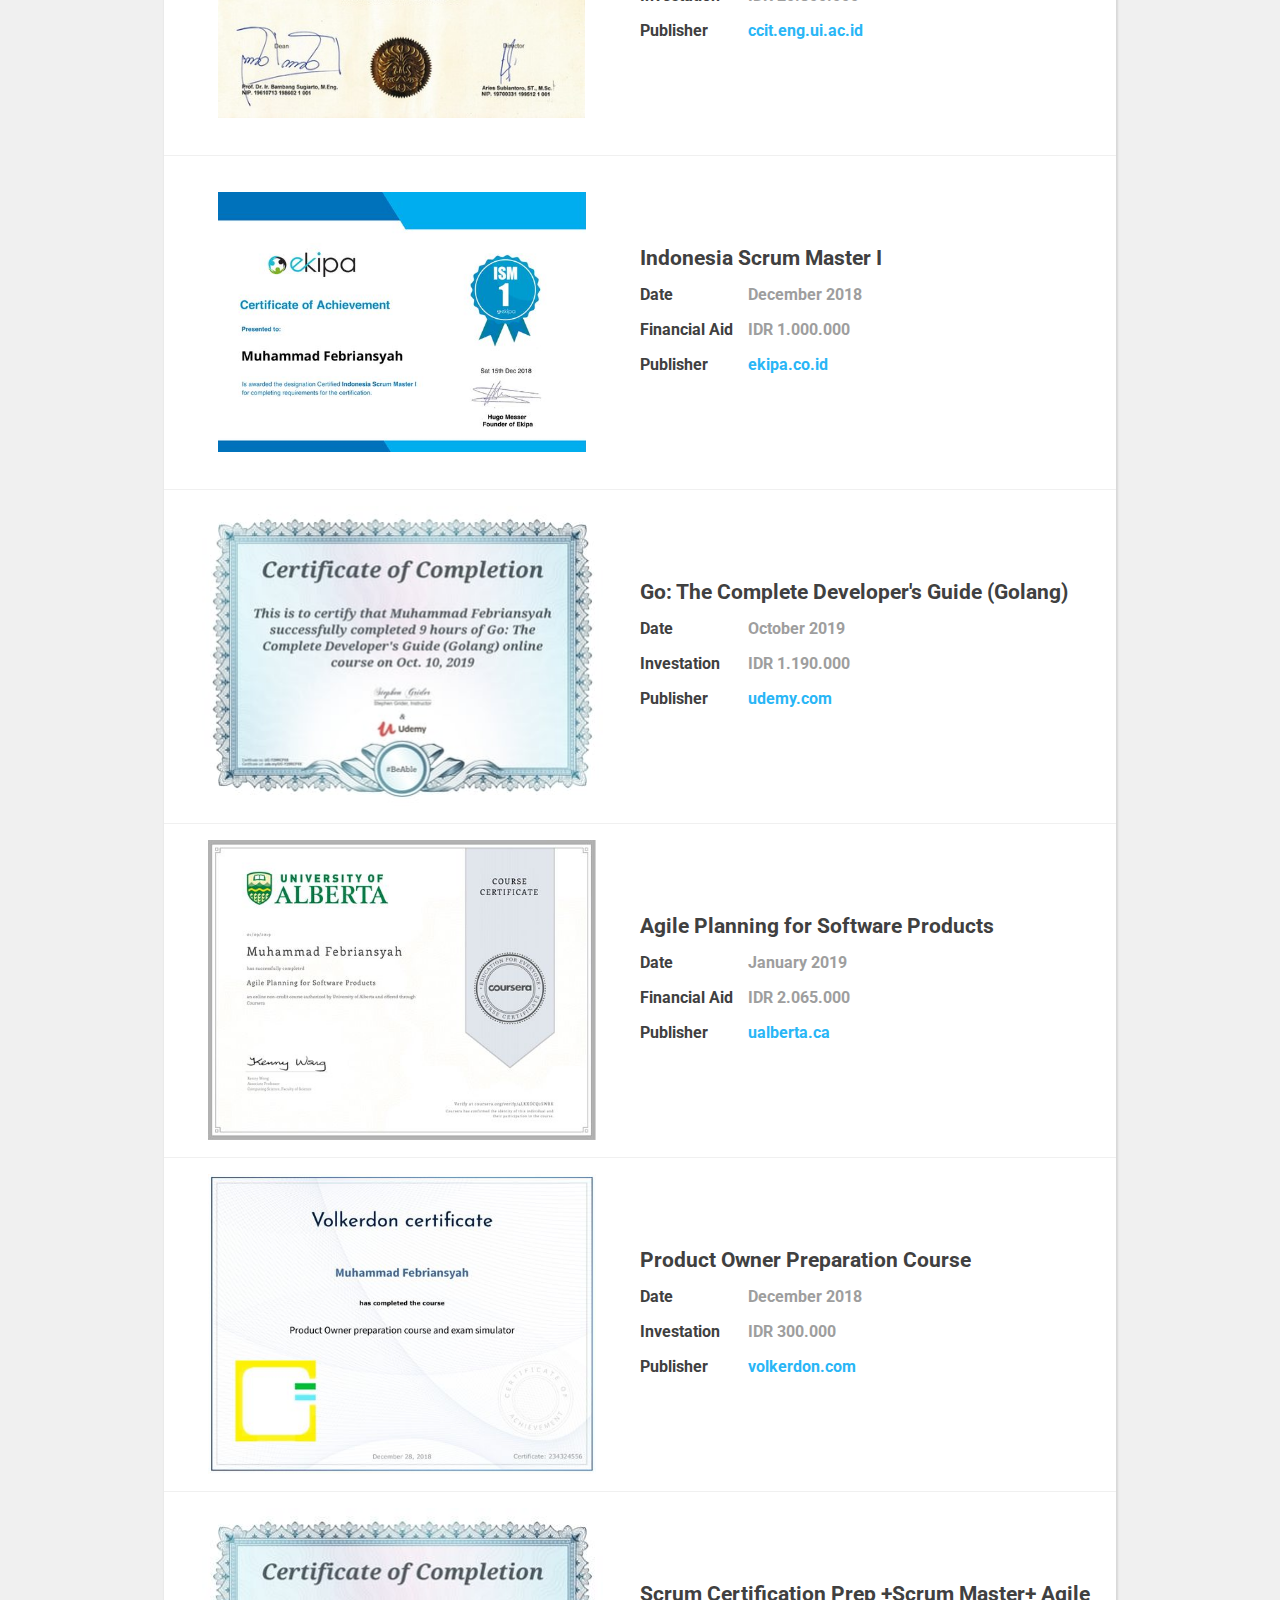
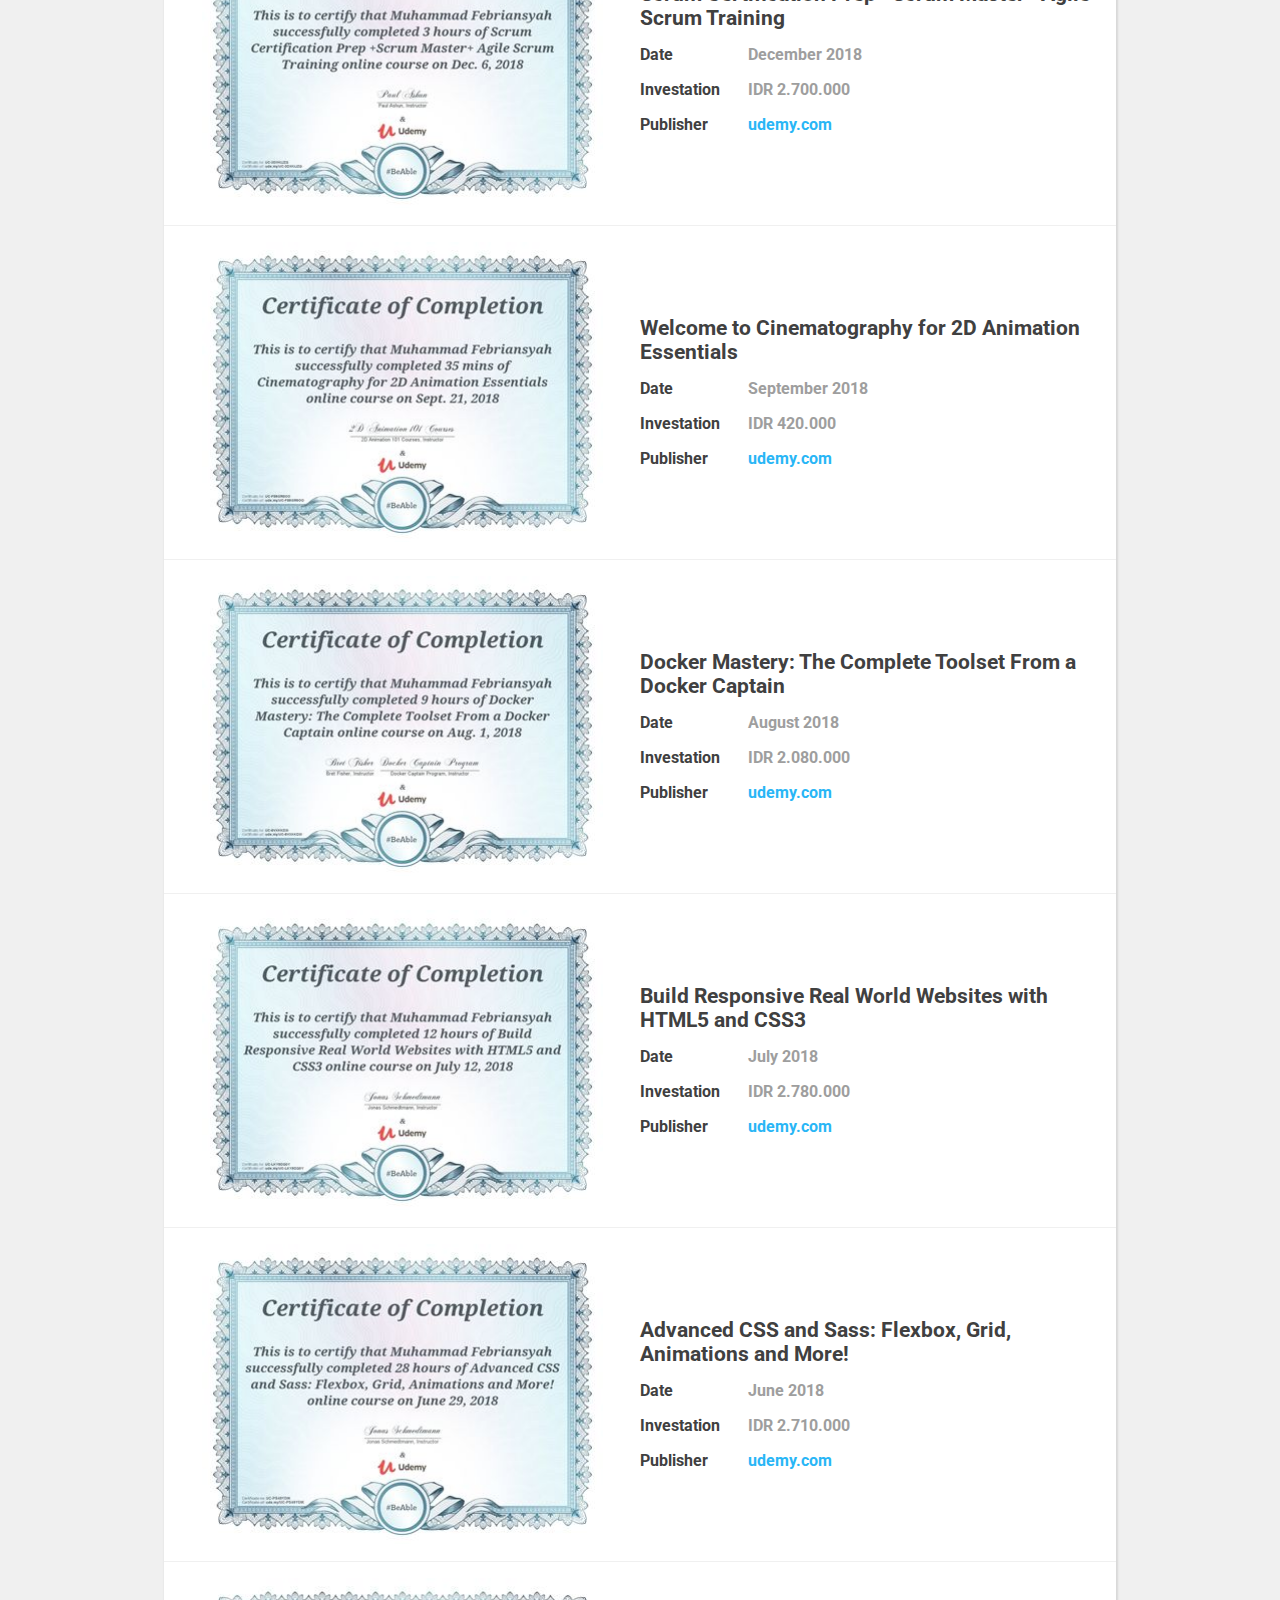
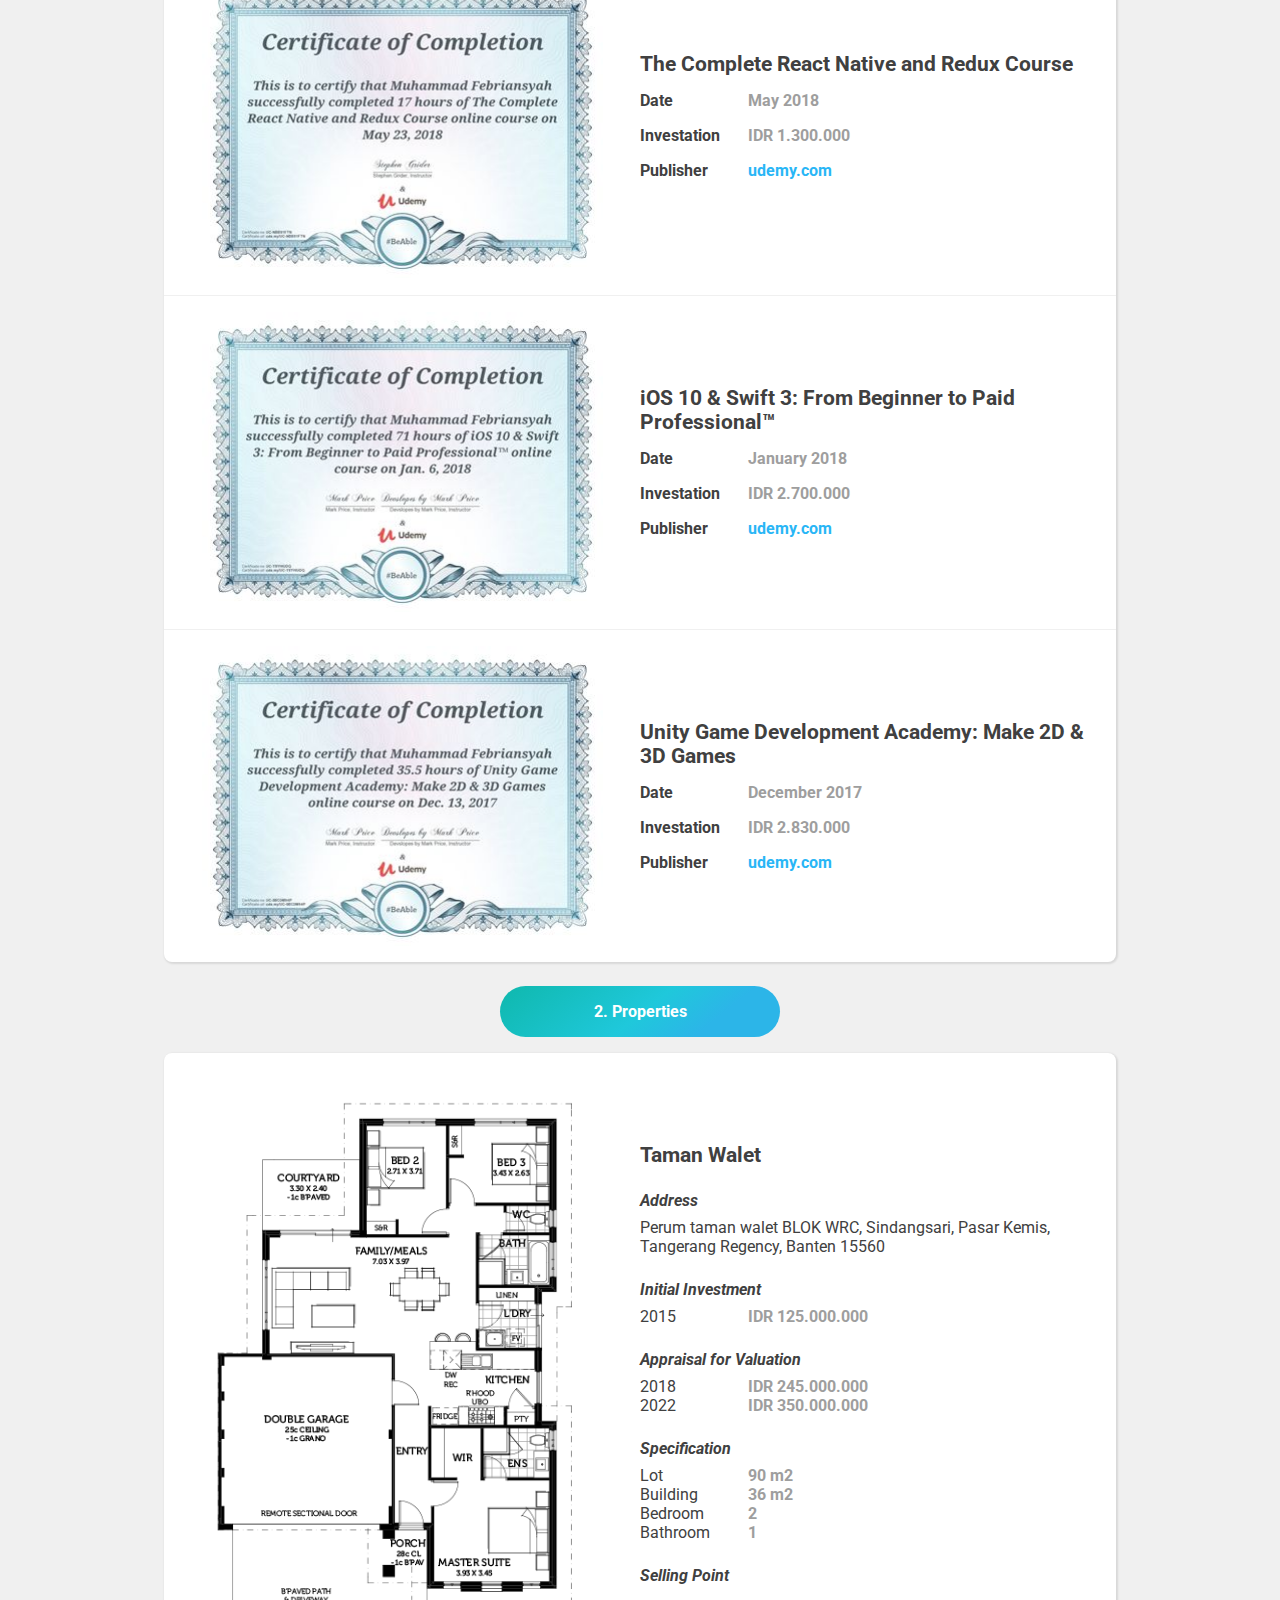
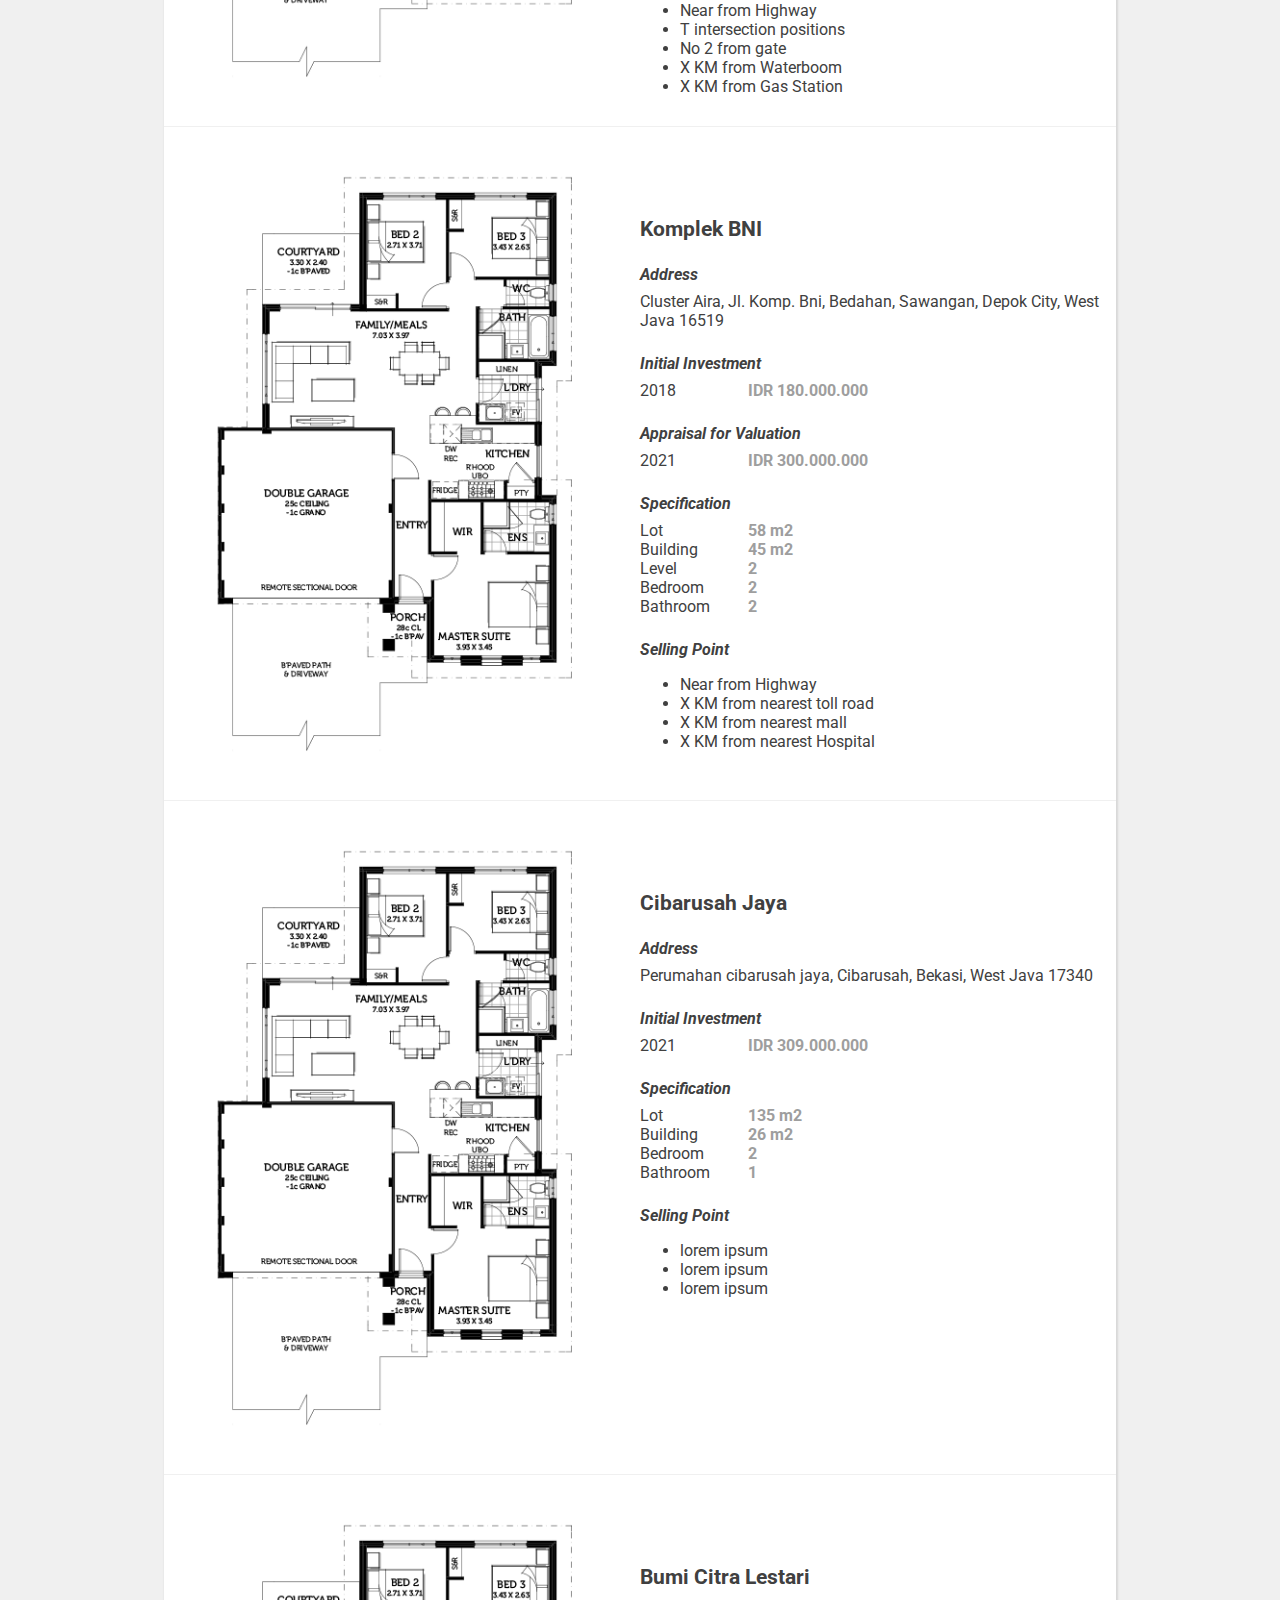
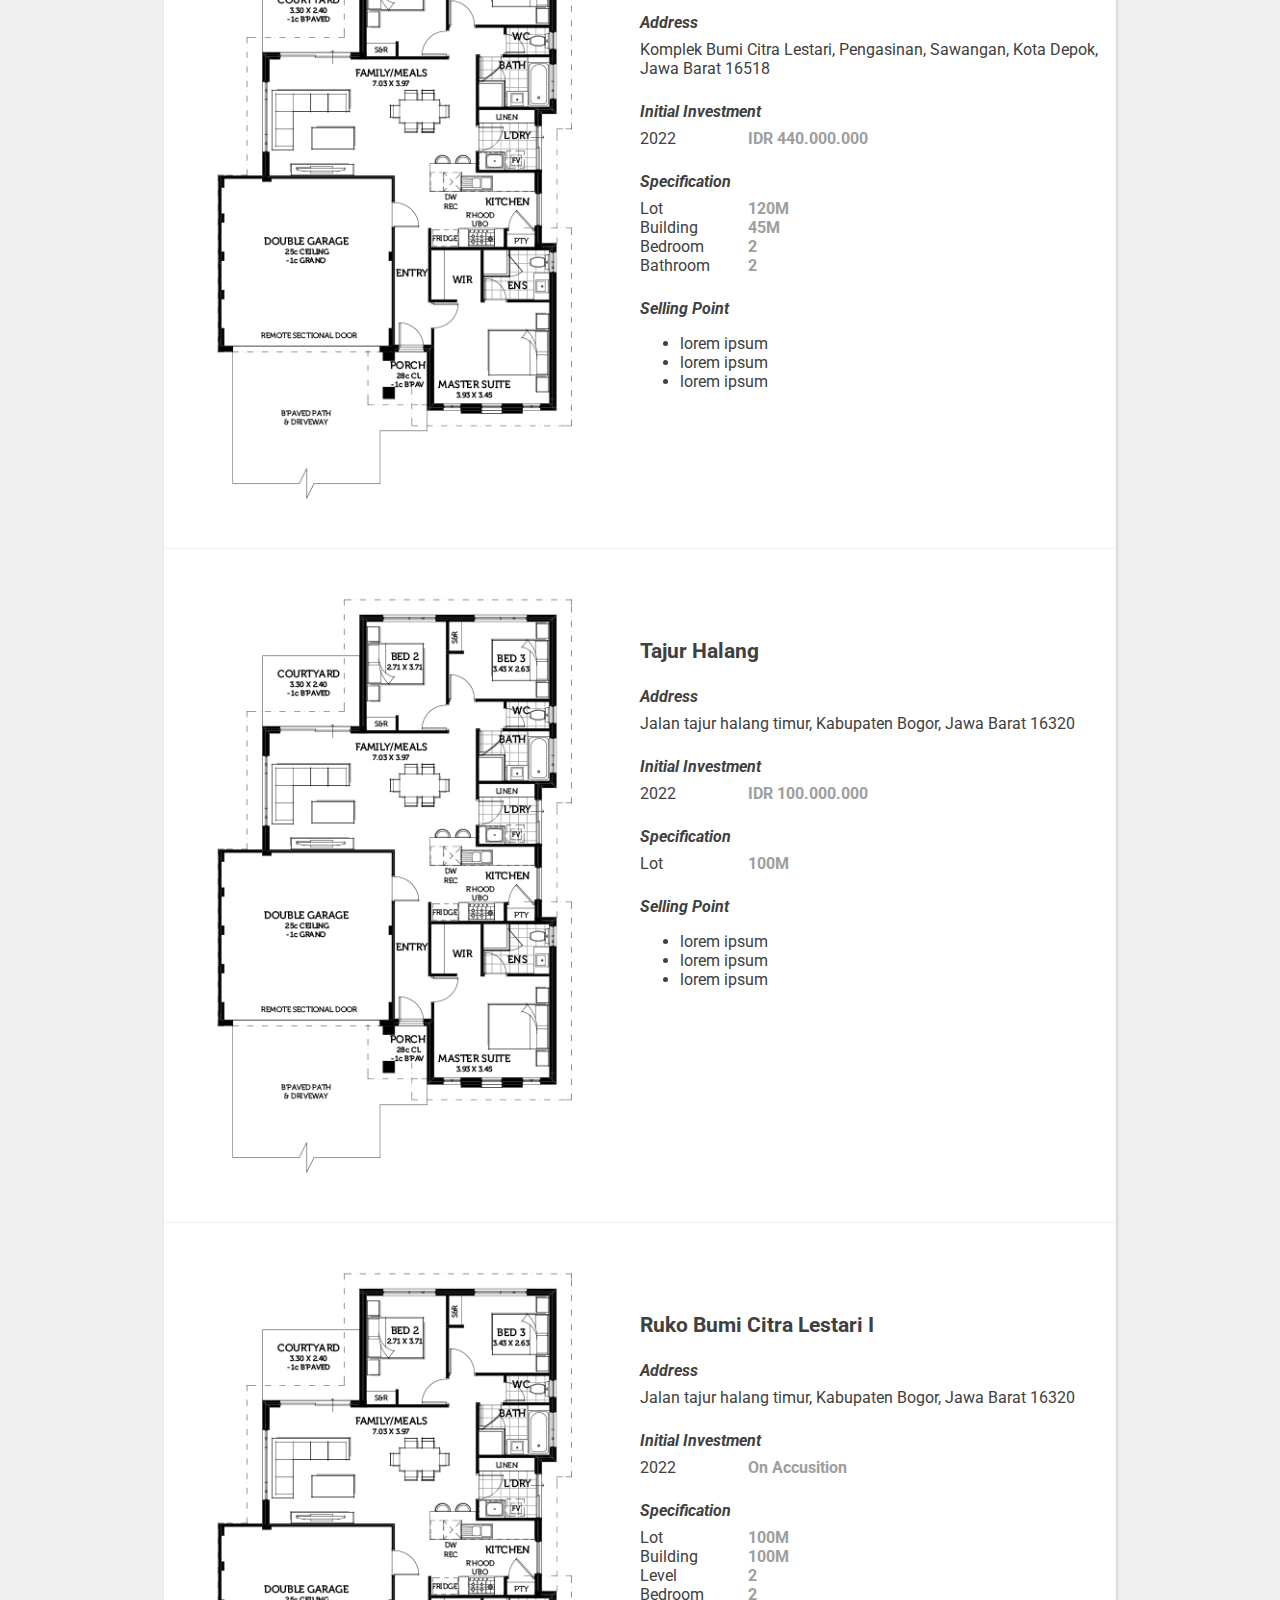
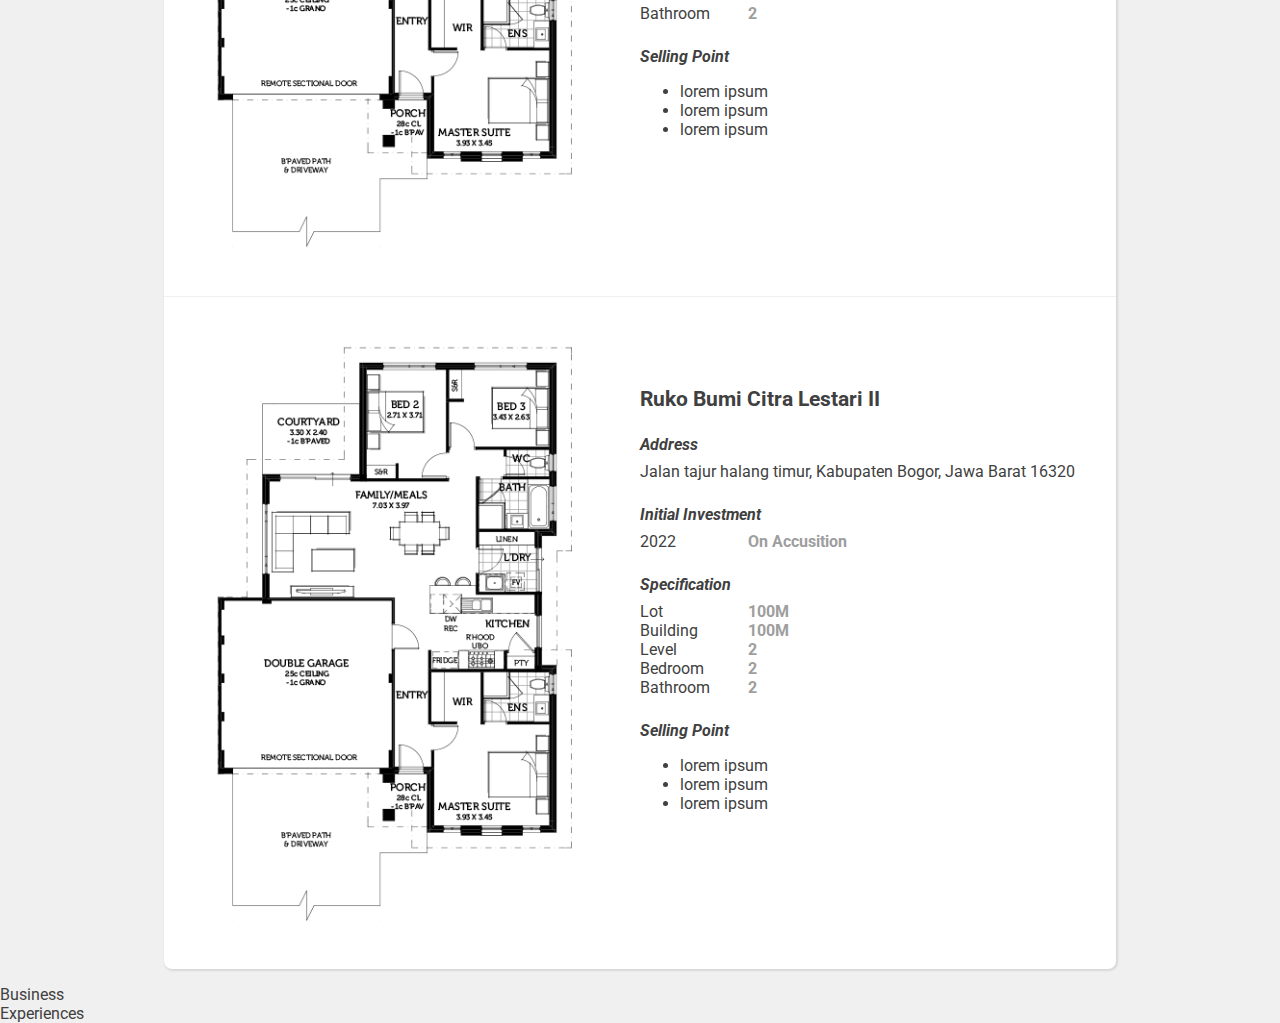
==== commit c667ca19: "WIP" ====
--- a/index.html
+++ b/index.html
@@ -1,514 +1,795 @@
-<!doctype html>
-<html lang="en">
-<head>
-    <!-- Meta tags -->
-    <meta http-equiv="Content-Type" content="text/html; charset=utf-8" />
-    <meta name="viewport" content="width=device-width,minimum-scale=1.0,initial-scale=1.0,maximum-scale=1.0,user-scalable=no" />
-    <meta name="description" content="Hi I'm Febriansyah and I love programming so much!">
-    <meta property="og:description" content="Hi I'm Febriansyah and I love programming so much!">
-    <meta property="og:image" itemprop="image primaryImageOfPage" content="https://hifebriansyah.com/static/favicons/android-chrome-256x256.png">
-    <meta property="og:type" content="website" />
-    <meta property="og:title" content="Enthusiast Programmer - Indonesia | HiFebriansyah" />
-
-	<!-- Title -->
-    <title>Enthusiast Programmer - Indonesia | HiFebriansyah</title>
-	
-	<!-- GA JS -->
-	<script async src="//www.googletagmanager.com/gtag/js?id=UA-111686475-1"></script>
-	
-	<script>
-		window.dataLayer = window.dataLayer || [];
-		function gtag(){dataLayer.push(arguments);}
-		gtag('js', new Date());
-
-		gtag('config', 'UA-111686475-1');
-	</script>
-
-	<!-- Service Worker -->
-	<script>
-		if('serviceWorker' in navigator) {
-			navigator.serviceWorker.register('sw.js').then(function() {
-				console.log('Service Worker Registered');
-			});
-		}
-    </script>
-
-    <!-- Styling -->
-    <link rel="stylesheet" href="https://fonts.googleapis.com/css?family=Roboto">
-	<link rel="stylesheet" href="static/libs/font-awesome/font-awesome.min.css">
-	<link rel="stylesheet" href="static/styles/vcard.css">
-
-	<!-- Favicon -->
-	<link rel="apple-touch-icon" sizes="180x180" href="static/favicons/apple-touch-icon.png">
-	<link rel="icon" type="image/png" sizes="32x32" href="static/favicons/favicon-32x32.png">
-	<link rel="icon" type="image/png" sizes="16x16" href="static/favicons/favicon-16x16.png">
-	<link rel="manifest" href="static/favicons/manifest.json">
-	<link rel="mask-icon" href="static/favicons/safari-pinned-tab.svg" color="#5bbad5">
-	<link rel="shortcut icon" href="static/favicons/favicon.ico">
-	<meta name="application-name" content="hifebriansyah">
-	<meta name="msapplication-config" content="https://hifebriansyah.com/static/favicons/browserconfig.xml">
-	<meta name="theme-color" content="#404040">
-
-	<!-- AMP -->
-	<link rel="amphtml" href="//hifebriansyah.com/index.amp.html">
-
-	<!-- Lang -->
-	<link rel="alternate" href="//hifebriansyah.com" hreflang="en-us" />
-
-	<!-- Chrome App -->
-    <link rel="manifest" href="manifest.json" />
-    <meta name="mobile-web-app-capable" content="yes" />
-
-	<!-- Safari App -->
-	<meta name="apple-mobile-web-app-capable" content="yes">
-	<meta name="apple-mobile-web-app-title" content="hifebriansyah">
-	<meta name="apple-mobile-web-app-status-bar-style" content="black">
-</head>
-<body>
-	<div class="container">
-
-		<!-- 1nd part of paper -->
-		<div class="paper">
-			<div class="top">
-				<div class="photo"></div>
-				<div class="headings">
-					<h1>M.Febriansyah</h1>
-					<div class="marquee">
-						<h2>Enthusiast Programmer</h2>
-						<h2>Scrum Practitioner</h2>
-						<h2>Innovative Learner</h2>
-						&nbsp;
-					</div>
-					<div class="icons">
-						<a target="_blank" href="//www.github.com/hifebriansyah" class="github-alt" title="github"><i class="fa fa-github-alt"></i></a>
-						<a target="_blank" href="//www.linkedin.com/in/muhammad-febriansyah" class="linkedin" title="linkedin"><i class="fa fa-linkedin"></i></a>
-						<a target="_blank" href="//www.youtube.com/hifebriansyah" class="youtube-play" title="youtube"><i class="fa fa-youtube-play"></i></a>
-					</div>
-				</div>
-			</div>
-			<div class="bottom">
-				<div class="headings">
-					<h3>About <a href="#">Me</a></h3>
-					<p>Hi I'm Febriansyah! I've been in love with programming since junior high school. My strong points are in website, API and application development.</p>
-					<p>Yeah, I certified as a Professional Scrum Master & Profesional IT Engineer!</p>
-				</div>
-				<div class="info">
-					<h4>
-						<span>Experience</span>
-						<span>9+ Years</span>
-					</h4>
-					<h4>
-						<span>Birth</span>
-						<span>February 1991</span>
-					</h4>
-					<h4>
-						<span>Residence</span>
-						<span>DKI Jakarta, Indonesia</span>
-					</h4>
-					<h4>
-						<span>Email</span>
-						<a href="mailto:hifebriansyah@gmail.com">hifebriansyah@gmail.com</a>
-					</h4>
-					<h4>
-						<span>Phone</span>
-						<a href="tel:+6208989090112">+62 898 9090 112</a>
-					</h4>
-				</div>
-			</div>
-		</div>
-
-		<!-- 2nd part of paper -->
-		<div class="separator">1. Professional Certifications</div>
-		<div class="paper">
-			<div class="left" style="background-image: url(certificates/pspo-1.jpeg)"></div>
-			<div class="right">
-				<h5>Professional Scrum Product Owner I</h5>
-				<div class="info">
-					<h4>
-						<span>Date</span>
-						<span>January 2019</span>
-					</h4>
-					<h4>
-						<span>Investation</span>
-						<span>IDR 11.000.000</span>
-					</h4>
-					<h4>
-						<span>Publisher</span>
-						<a target="_blank" href="//scrum.org">scrum.org</a>
-					</h4>
-				</div>
-			</div>
-
-			<div class="clear"></div>
-
-			<div class="left" style="background-image: url(certificates/psm-1.jpeg)"></div>
-			<div class="right">
-				<h5>Professional Scrum Master I</h5>
-				<div class="info">
-					<h4>
-						<span>Date</span>
-						<span>December 2018</span>
-					</h4>
-					<h4>
-						<span>Investation</span>
-						<span>IDR 10.200.000</span>
-					</h4>
-					<h4>
-						<span>Publisher</span>
-						<a target="_blank" href="//scrum.org">scrum.org</a>
-					</h4>
-				</div>
-			</div>
-
-			<div class="clear"></div>
-
-			<div class="left crop" style="background-image: url(certificates/ccit.jpeg)"></div>
-			<div class="right">
-				<h5>Professional IT Engineer</h5>
-				<div class="info">
-					<h4>
-						<span>Date</span>
-						<span>July 2010</span>
-					</h4>
-					<h4>
-						<span>Investation</span>
-						<span>IDR 20.800.000</span>
-					</h4>
-					<h4>
-						<span>Publisher</span>
-						<a target="_blank" href="//ccit.eng.ui.ac.id">ccit.eng.ui.ac.id</a>
-					</h4>
-				</div>
-			</div>
-		</div>
-
-		<!-- 3rd part of paper -->
-		<div class="separator">2. Honorary Certifications</div>
-		<div class="paper">
-			<div class="left crop" style="background-image: url(certificates/ism-1.jpeg)"></div>
-			<div class="right">
-				<h5>Indonesia Scrum Master I</h5>
-				<div class="info">
-					<h4>
-						<span>Date</span>
-						<span>December 2018</span>
-					</h4>
-					<h4>
-						<span>Financial Aid</span>
-						<span>IDR 1.000.000</span>
-					</h4>
-					<h4>
-						<span>Publisher</span>
-						<a target="_blank" href="//ekipa.co.id">ekipa.co.id</a>
-					</h4>
-				</div>
-			</div>
-		</div>
-
-		<!-- 4th part of paper -->
-		<div class="separator">3. Premium Course Certifications</div>
-		<div class="paper">
-			<div class="left" style="background-image: url(certificates/UC-Y29RCF0X.jpeg)"></div>
-			<div class="right">
-				<h5>Go: The Complete Developer's Guide (Golang)</h5>
-				<div class="info">
-					<h4>
-						<span>Date</span>
-						<span>October 2019</span>
-					</h4>
-					<h4>
-						<span>Investation</span>
-						<span>IDR 1.190.000</span>
-					</h4>
-					<h4>
-						<span>Publisher</span>
-						<a target="_blank" href="//udemy.com">udemy.com</a>
-					</h4>
-				</div>
-			</div>
-
-			<div class="clear"></div>
-
-			<div class="left" style="background-image: url(certificates/c1.jpeg)"></div>
-			<div class="right">
-				<h5>Agile Planning for Software Products</h5>
-				<div class="info">
-					<h4>
-						<span>Date</span>
-						<span>January 2019</span>
-					</h4>
-					<h4>
-						<span>Financial Aid</span>
-						<span>IDR 2.065.000</span>
-					</h4>
-					<h4>
-						<span>Publisher</span>
-						<a target="_blank" href="//ualberta.ca">ualberta.ca</a>
-					</h4>
-				</div>
-			</div>
-
-			<div class="clear"></div>
-
-			<div class="left" style="background-image: url(certificates/volkerdon.jpeg)"></div>	
-			<div class="right">
-				<h5>Product Owner Preparation Course</h5>
-				<div class="info">
-					<h4>
-						<span>Date</span>
-						<span>December 2018</span>
-					</h4>
-					<h4>
-						<span>Investation</span>
-						<span>IDR 300.000</span>
-					</h4>
-					<h4>
-						<span>Publisher</span>
-						<a target="_blank" href="//volkerdon.com">volkerdon.com</a>
-					</h4>
-				</div>
-			</div>
-
-			<div class="clear"></div>
-
-			<div class="left" style="background-image: url(certificates/UC-3DXKIJZQ.jpeg)"></div>			
-			<div class="right">
-				<h5>Scrum Certification Prep +Scrum Master+ Agile Scrum Training</h5>
-				<div class="info">
-					<h4>
-						<span>Date</span>
-						<span>December 2018</span>
-					</h4>
-					<h4>
-						<span>Investation</span>
-						<span>IDR 2.700.000</span>
-					</h4>
-					<h4>
-						<span>Publisher</span>
-						<a target="_blank" href="//udemy.com">udemy.com</a>
-					</h4>
-				</div>
-			</div>
-
-			<div class="clear"></div>
-
-			<div class="left" style="background-image: url(certificates/UC-F88GR8OO.jpeg)"></div>			
-			<div class="right">
-				<h5>Welcome to Cinematography for 2D Animation Essentials</h5>
-				<div class="info">
-					<h4>
-						<span>Date</span>
-						<span>September 2018</span>
-					</h4>
-					<h4>
-						<span>Investation</span>
-						<span>IDR 420.000</span>
-					</h4>
-					<h4>
-						<span>Publisher</span>
-						<a target="_blank" href="//udemy.com">udemy.com</a>
-					</h4>
-				</div>
-			</div>
-
-			<div class="clear"></div>
-
-			<div class="left" style="background-image: url(certificates/UC-8VXKKD3I.jpeg)"></div>			
-			<div class="right">
-				<h5>Docker Mastery: The Complete Toolset From a Docker Captain</h5>
-				<div class="info">
-					<h4>
-						<span>Date</span>
-						<span>August 2018</span>
-					</h4>
-					<h4>
-						<span>Investation</span>
-						<span>IDR 2.080.000</span>
-					</h4>
-					<h4>
-						<span>Publisher</span>
-						<a target="_blank" href="//scrum.org">udemy.com</a>
-					</h4>
-				</div>
-			</div>
-			
-			<div class="clear"></div>
-
-			<div class="left" style="background-image: url(certificates/UC-LKY8DQ0Y.jpeg)"></div>			
-			<div class="right">
-				<h5>Build Responsive Real World Websites with HTML5 and CSS3</h5>
-				<div class="info">
-					<h4>
-						<span>Date</span>
-						<span>July 2018</span>
-					</h4>
-					<h4>
-						<span>Investation</span>
-						<span>IDR 2.780.000 </span>
-					</h4>
-					<h4>
-						<span>Publisher</span>
-						<a target="_blank" href="//udemy.com">udemy.com</a>
-					</h4>
-				</div>
-			</div>
-
-			<div class="clear"></div>
-
-			<div class="left" style="background-image: url(certificates/UC-PS48YDIK.jpeg)"></div>
-			<div class="right">
-				<h5>Advanced CSS and Sass: Flexbox, Grid, Animations and More!</h5>
-				<div class="info">
-					<h4>
-						<span>Date</span>
-						<span>June 2018</span>
-					</h4>
-					<h4>
-						<span>Investation</span>
-						<span>IDR 2.710.000</span>
-					</h4>
-					<h4>
-						<span>Publisher</span>
-						<a target="_blank" href="//udemy.com">udemy.com</a>
-					</h4>
-				</div>
-			</div>
-
-			<div class="clear"></div>
-
-			<div class="left" style="background-image: url(certificates/UC-NBB91FTN.jpeg)"></div>			
-			<div class="right">
-				<h5>The Complete React Native and Redux Course</h5>
-				<div class="info">
-					<h4>
-						<span>Date</span>
-						<span>May 2018</span>
-					</h4>
-					<h4>
-						<span>Investation</span>
-						<span>IDR 1.300.000</span>
-					</h4>
-					<h4>
-						<span>Publisher</span>
-						<a target="_blank" href="//udemy.com">udemy.com</a>
-					</h4>
-				</div>
-			</div>
-
-			<div class="clear"></div>
-
-			<div class="left" style="background-image: url(certificates/UC-Y8YHIUDQ.jpeg)"></div>
-			<div class="right">
-				<h5>iOS 10 & Swift 3: From Beginner to Paid Professional™</h5>
-				<div class="info">
-					<h4>
-						<span>Date</span>
-						<span>January 2018</span>
-					</h4>
-					<h4>
-						<span>Investation</span>
-						<span>IDR 2.700.000</span>
-					</h4>
-					<h4>
-						<span>Publisher</span>
-						<a target="_blank" href="//udemy.com">udemy.com</a>
-					</h4>
-				</div>
-			</div>
-
-			<div class="clear"></div>
-			
-			<div class="left" style="background-image: url(certificates/UC-6BC0M94P.jpeg)"></div>
-			<div class="right">
-				<h5>Unity Game Development Academy: Make 2D & 3D Games</h5>
-				<div class="info">
-					<h4>
-						<span>Date</span>
-						<span>December 2017</span>
-					</h4>
-					<h4>
-						<span>Investation</span>
-						<span>IDR 2.830.000</span>
-					</h4>
-					<h4>
-						<span>Publisher</span>
-						<a target="_blank" href="//udemy.com">udemy.com</a>
-					</h4>
-				</div>
-			</div>
-		</div>
-
-		<!-- 5th part of paper -->
-		<div class="separator">4. Free Certifications</div>
-		<div class="paper">
-			<div class="left crop" style="background-image: url(certificates/sfm.jpeg)"></div>
-			<div class="right free">
-				<h5>Scrum Fundamental Certified</h5>
-				<div class="info">
-					<h4>
-						<span>Date</span>
-						<span>December 2018</span>
-					</h4>
-					<h4>
-						<span>Publisher</span>
-						<a target="_blank" href="//scrumstudy.com">scrumstudy.com</a>
-					</h4>
-				</div>
-			</div>
-		</div>
-
-		<!-- 6th part of paper -->
-		<div class="separator">5. Free Webinars</div>
-		<div class="paper">
-			<div class="left" style="background-image: url(certificates/binus-1.jpeg)"></div>
-			<div class="right free">
-				<h5>Skill Education for New Generation Jobs</h5>
-				<div class="info">
-					<h4>
-						<span>Date</span>
-						<span>December 2017</span>
-					</h4>
-					<h4>
-						<span>Publisher</span>
-						<a target="_blank" href="//binus.ac.id">binus.ac.id</a>
-					</h4>
-				</div>
-			</div>
-
-			<div class="clear"></div>
-			
-			<div class="left" style="background-image: url(certificates/binus-2.jpeg)"></div>
-			<div class="right free">
-				<h5>Our ASEAN</h5>
-				<div class="info">
-					<h4>
-						<span>Date</span>
-						<span>November 2017</span>
-					</h4>
-					<h4>
-						<span>Publisher</span>
-						<a target="_blank" href="//binus.ac.id">binus.ac.id</a>
-					</h4>
-				</div>
-			</div>
-
-			<div class="clear"></div>
-			
-			<div class="left" style="background-image: url(certificates/binus-3.jpeg)"></div>
-			<div class="right free">
-				<h5>Social Consumer Protection</h5>
-				<div class="info">
-					<h4>
-						<span>Date</span>
-						<span>November 2017</span>
-					</h4>
-					<h4>
-						<span>Publisher</span>
-						<a target="_blank" href="//binus.ac.id">binus.ac.id</a>
-					</h4>
-				</div>
-			</div>
-		</div>
-	</div>
-</body>
+<!doctype html>
+<html lang="en">
+<head>
+    <!-- Meta tags -->
+    <meta http-equiv="Content-Type" content="text/html; charset=utf-8" />
+    <meta name="viewport" content="width=device-width,minimum-scale=1.0,initial-scale=1.0,maximum-scale=1.0,user-scalable=no" />
+    <meta name="description" content="Hi I'm Febriansyah and I love programming so much!">
+    <meta property="og:description" content="Hi I'm Febriansyah and I love programming so much!">
+    <meta property="og:image" itemprop="image primaryImageOfPage" content="https://hifebriansyah.com/static/favicons/android-chrome-256x256.png">
+    <meta property="og:type" content="website" />
+    <meta property="og:title" content="Enthusiast Programmer - Indonesia | HiFebriansyah" />
+
+	<!-- Title -->
+    <title>Enthusiast Programmer - Indonesia | HiFebriansyah</title>
+	
+	<!-- GA JS -->
+	<script async src="//www.googletagmanager.com/gtag/js?id=UA-111686475-1"></script>
+	
+	<script>
+		window.dataLayer = window.dataLayer || [];
+		function gtag(){dataLayer.push(arguments);}
+		gtag('js', new Date());
+
+		gtag('config', 'UA-111686475-1');
+	</script>
+
+	<!-- Service Worker -->
+	<script>
+		// if('serviceWorker' in navigator) {
+		// 	navigator.serviceWorker.register('sw.js').then(function() {
+		// 		console.log('Service Worker Registered');
+		// 	});
+		// }
+    </script>
+
+    <!-- Styling -->
+    <link rel="stylesheet" href="https://fonts.googleapis.com/css?family=Roboto">
+	<link rel="stylesheet" href="static/libs/font-awesome/font-awesome.min.css">
+	<link rel="stylesheet" href="static/styles/vcard.css">
+
+	<!-- Favicon -->
+	<link rel="apple-touch-icon" sizes="180x180" href="static/favicons/apple-touch-icon.png">
+	<link rel="icon" type="image/png" sizes="32x32" href="static/favicons/favicon-32x32.png">
+	<link rel="icon" type="image/png" sizes="16x16" href="static/favicons/favicon-16x16.png">
+	<link rel="manifest" href="static/favicons/manifest.json">
+	<link rel="mask-icon" href="static/favicons/safari-pinned-tab.svg" color="#5bbad5">
+	<link rel="shortcut icon" href="static/favicons/favicon.ico">
+	<meta name="application-name" content="hifebriansyah">
+	<meta name="msapplication-config" content="https://hifebriansyah.com/static/favicons/browserconfig.xml">
+	<meta name="theme-color" content="#404040">
+
+	<!-- AMP -->
+	<link rel="amphtml" href="//hifebriansyah.com/index.amp.html">
+
+	<!-- Lang -->
+	<link rel="alternate" href="//hifebriansyah.com" hreflang="en-us" />
+
+	<!-- Chrome App -->
+    <link rel="manifest" href="manifest.json" />
+    <meta name="mobile-web-app-capable" content="yes" />
+
+	<!-- Safari App -->
+	<meta name="apple-mobile-web-app-capable" content="yes">
+	<meta name="apple-mobile-web-app-title" content="hifebriansyah">
+	<meta name="apple-mobile-web-app-status-bar-style" content="black">
+</head>
+<body>
+	<div class="container">
+
+		<!-- 1nd part of paper -->
+		<div class="paper">
+			<div class="top">
+				<div class="photo"></div>
+				<div class="headings">
+					<h1>Febriansyah</h1>
+					<div class="marquee">
+						<h2>Enthusiast Programmer</h2>
+						<h2>Scrum Practitioner</h2>
+						<h2>Business Investor</h2>
+						&nbsp;
+					</div>
+					<div class="icons">
+						<a target="_blank" href="//www.github.com/hifebriansyah" class="github-alt" title="github"><i class="fa fa-github-alt"></i></a>
+						<a target="_blank" href="//www.linkedin.com/in/muhammad-febriansyah" class="linkedin" title="linkedin"><i class="fa fa-linkedin"></i></a>
+						<a target="_blank" href="//www.youtube.com/hifebriansyah" class="youtube-play" title="youtube"><i class="fa fa-youtube-play"></i></a>
+					</div>
+				</div>
+			</div>
+			<div class="bottom">
+				<div class="headings">
+					<h3>About <a href="#">Me</a></h3>
+					<p>Hi I'm Febriansyah! I've been in love with programming since junior high school. My strong points are in website, API and application development.</p>
+					<p>Yeah, I certified as a Professional Scrum Master & Profesional IT Engineer!</p>
+				</div>
+				<div class="info">
+					<h4>
+						<span>Experience</span>
+						<span>9+ Years</span>
+					</h4>
+					<h4>
+						<span>Birth</span>
+						<span>February 1991</span>
+					</h4>
+					<h4>
+						<span>Residence</span>
+						<span>DKI Jakarta, Indonesia</span>
+					</h4>
+					<h4>
+						<span>Email</span>
+						<a href="mailto:hifebriansyah@gmail.com">hifebriansyah@gmail.com</a>
+					</h4>
+					<h4>
+						<span>Phone</span>
+						<a href="tel:+6208989090112">+62 898 9090 112</a>
+					</h4>
+				</div>
+			</div>
+		</div>
+
+		<div class="tabs paper">
+			<a href="#all">All</a>
+			<a href="#certifications">Certifications</a>
+			<a href="#properties">Properties</a>
+			<a href="#business">Business</a>
+			<a href="#experiences">Experiences</a>
+		</div>
+
+		<div class="tab-content" id="certifications">
+			<!-- 1st part of certification -->
+			<div class="separator">1. Certifications</div>
+			<div class="paper">
+				<div class="left" style="background-image: url(certificates/pspo-1.jpeg)"></div>
+				<div class="right">
+					<h5>Professional Scrum Product Owner I</h5>
+					<div class="info">
+						<h4>
+							<span>Date</span>
+							<span>January 2019</span>
+						</h4>
+						<h4>
+							<span>Investation</span>
+							<span>IDR 11.000.000</span>
+						</h4>
+						<h4>
+							<span>Publisher</span>
+							<a target="_blank" href="//scrum.org">scrum.org</a>
+						</h4>
+					</div>
+				</div>
+
+				<div class="clear"></div>
+
+				<div class="left" style="background-image: url(certificates/psm-1.jpeg)"></div>
+				<div class="right">
+					<h5>Professional Scrum Master I</h5>
+					<div class="info">
+						<h4>
+							<span>Date</span>
+							<span>December 2018</span>
+						</h4>
+						<h4>
+							<span>Investation</span>
+							<span>IDR 10.200.000</span>
+						</h4>
+						<h4>
+							<span>Publisher</span>
+							<a target="_blank" href="//scrum.org">scrum.org</a>
+						</h4>
+					</div>
+				</div>
+
+				<div class="clear"></div>
+
+				<div class="left crop" style="background-image: url(certificates/ccit.jpeg)"></div>
+				<div class="right">
+					<h5>Professional IT Engineer</h5>
+					<div class="info">
+						<h4>
+							<span>Date</span>
+							<span>July 2010</span>
+						</h4>
+						<h4>
+							<span>Investation</span>
+							<span>IDR 20.800.000</span>
+						</h4>
+						<h4>
+							<span>Publisher</span>
+							<a target="_blank" href="//ccit.eng.ui.ac.id">ccit.eng.ui.ac.id</a>
+						</h4>
+					</div>
+				</div>
+
+				<div class="clear"></div>
+
+				<div class="left crop" style="background-image: url(certificates/ism-1.jpeg)"></div>
+				<div class="right">
+					<h5>Indonesia Scrum Master I</h5>
+					<div class="info">
+						<h4>
+							<span>Date</span>
+							<span>December 2018</span>
+						</h4>
+						<h4>
+							<span>Financial Aid</span>
+							<span>IDR 1.000.000</span>
+						</h4>
+						<h4>
+							<span>Publisher</span>
+							<a target="_blank" href="//ekipa.co.id">ekipa.co.id</a>
+						</h4>
+					</div>
+				</div>
+
+				<div class="clear"></div>
+
+				<div class="left" style="background-image: url(certificates/UC-Y29RCF0X.jpeg)"></div>
+				<div class="right">
+					<h5>Go: The Complete Developer's Guide (Golang)</h5>
+					<div class="info">
+						<h4>
+							<span>Date</span>
+							<span>October 2019</span>
+						</h4>
+						<h4>
+							<span>Investation</span>
+							<span>IDR 1.190.000</span>
+						</h4>
+						<h4>
+							<span>Publisher</span>
+							<a target="_blank" href="//udemy.com">udemy.com</a>
+						</h4>
+					</div>
+				</div>
+
+				<div class="clear"></div>
+
+				<div class="left" style="background-image: url(certificates/c1.jpeg)"></div>
+				<div class="right">
+					<h5>Agile Planning for Software Products</h5>
+					<div class="info">
+						<h4>
+							<span>Date</span>
+							<span>January 2019</span>
+						</h4>
+						<h4>
+							<span>Financial Aid</span>
+							<span>IDR 2.065.000</span>
+						</h4>
+						<h4>
+							<span>Publisher</span>
+							<a target="_blank" href="//ualberta.ca">ualberta.ca</a>
+						</h4>
+					</div>
+				</div>
+
+				<div class="clear"></div>
+
+				<div class="left" style="background-image: url(certificates/volkerdon.jpeg)"></div>	
+				<div class="right">
+					<h5>Product Owner Preparation Course</h5>
+					<div class="info">
+						<h4>
+							<span>Date</span>
+							<span>December 2018</span>
+						</h4>
+						<h4>
+							<span>Investation</span>
+							<span>IDR 300.000</span>
+						</h4>
+						<h4>
+							<span>Publisher</span>
+							<a target="_blank" href="//volkerdon.com">volkerdon.com</a>
+						</h4>
+					</div>
+				</div>
+
+				<div class="clear"></div>
+
+				<div class="left" style="background-image: url(certificates/UC-3DXKIJZQ.jpeg)"></div>			
+				<div class="right">
+					<h5>Scrum Certification Prep +Scrum Master+ Agile Scrum Training</h5>
+					<div class="info">
+						<h4>
+							<span>Date</span>
+							<span>December 2018</span>
+						</h4>
+						<h4>
+							<span>Investation</span>
+							<span>IDR 2.700.000</span>
+						</h4>
+						<h4>
+							<span>Publisher</span>
+							<a target="_blank" href="//udemy.com">udemy.com</a>
+						</h4>
+					</div>
+				</div>
+
+				<div class="clear"></div>
+
+				<div class="left" style="background-image: url(certificates/UC-F88GR8OO.jpeg)"></div>			
+				<div class="right">
+					<h5>Welcome to Cinematography for 2D Animation Essentials</h5>
+					<div class="info">
+						<h4>
+							<span>Date</span>
+							<span>September 2018</span>
+						</h4>
+						<h4>
+							<span>Investation</span>
+							<span>IDR 420.000</span>
+						</h4>
+						<h4>
+							<span>Publisher</span>
+							<a target="_blank" href="//udemy.com">udemy.com</a>
+						</h4>
+					</div>
+				</div>
+
+				<div class="clear"></div>
+
+				<div class="left" style="background-image: url(certificates/UC-8VXKKD3I.jpeg)"></div>			
+				<div class="right">
+					<h5>Docker Mastery: The Complete Toolset From a Docker Captain</h5>
+					<div class="info">
+						<h4>
+							<span>Date</span>
+							<span>August 2018</span>
+						</h4>
+						<h4>
+							<span>Investation</span>
+							<span>IDR 2.080.000</span>
+						</h4>
+						<h4>
+							<span>Publisher</span>
+							<a target="_blank" href="//scrum.org">udemy.com</a>
+						</h4>
+					</div>
+				</div>
+				
+				<div class="clear"></div>
+
+				<div class="left" style="background-image: url(certificates/UC-LKY8DQ0Y.jpeg)"></div>			
+				<div class="right">
+					<h5>Build Responsive Real World Websites with HTML5 and CSS3</h5>
+					<div class="info">
+						<h4>
+							<span>Date</span>
+							<span>July 2018</span>
+						</h4>
+						<h4>
+							<span>Investation</span>
+							<span>IDR 2.780.000 </span>
+						</h4>
+						<h4>
+							<span>Publisher</span>
+							<a target="_blank" href="//udemy.com">udemy.com</a>
+						</h4>
+					</div>
+				</div>
+
+				<div class="clear"></div>
+
+				<div class="left" style="background-image: url(certificates/UC-PS48YDIK.jpeg)"></div>
+				<div class="right">
+					<h5>Advanced CSS and Sass: Flexbox, Grid, Animations and More!</h5>
+					<div class="info">
+						<h4>
+							<span>Date</span>
+							<span>June 2018</span>
+						</h4>
+						<h4>
+							<span>Investation</span>
+							<span>IDR 2.710.000</span>
+						</h4>
+						<h4>
+							<span>Publisher</span>
+							<a target="_blank" href="//udemy.com">udemy.com</a>
+						</h4>
+					</div>
+				</div>
+
+				<div class="clear"></div>
+
+				<div class="left" style="background-image: url(certificates/UC-NBB91FTN.jpeg)"></div>			
+				<div class="right">
+					<h5>The Complete React Native and Redux Course</h5>
+					<div class="info">
+						<h4>
+							<span>Date</span>
+							<span>May 2018</span>
+						</h4>
+						<h4>
+							<span>Investation</span>
+							<span>IDR 1.300.000</span>
+						</h4>
+						<h4>
+							<span>Publisher</span>
+							<a target="_blank" href="//udemy.com">udemy.com</a>
+						</h4>
+					</div>
+				</div>
+
+				<div class="clear"></div>
+
+				<div class="left" style="background-image: url(certificates/UC-Y8YHIUDQ.jpeg)"></div>
+				<div class="right">
+					<h5>iOS 10 & Swift 3: From Beginner to Paid Professional™</h5>
+					<div class="info">
+						<h4>
+							<span>Date</span>
+							<span>January 2018</span>
+						</h4>
+						<h4>
+							<span>Investation</span>
+							<span>IDR 2.700.000</span>
+						</h4>
+						<h4>
+							<span>Publisher</span>
+							<a target="_blank" href="//udemy.com">udemy.com</a>
+						</h4>
+					</div>
+				</div>
+
+				<div class="clear"></div>
+				
+				<div class="left" style="background-image: url(certificates/UC-6BC0M94P.jpeg)"></div>
+				<div class="right">
+					<h5>Unity Game Development Academy: Make 2D & 3D Games</h5>
+					<div class="info">
+						<h4>
+							<span>Date</span>
+							<span>December 2017</span>
+						</h4>
+						<h4>
+							<span>Investation</span>
+							<span>IDR 2.830.000</span>
+						</h4>
+						<h4>
+							<span>Publisher</span>
+							<a target="_blank" href="//udemy.com">udemy.com</a>
+						</h4>
+					</div>
+				</div>
+			</div>
+		</div>
+
+		<div class="tab-content" id="properties">
+			<div class="separator">2. Properties</div>
+			<div class="paper">
+				<div class="left potrait" style="background-image: url(properties/props.jpg)"></div>
+				<div class="right">
+					<h5>Taman Walet</h5>
+					<div class="info narrow">
+						<h4>Address</h4>
+						<div>Perum taman walet BLOK WRC, Sindangsari, Pasar Kemis, Tangerang Regency, Banten 15560</div>
+					</div>
+					<div class="info narrow">
+						<h4>Initial Investment</h4>
+						<div>
+							<span>2015</span>
+							<span>IDR 125.000.000</span>
+						</div>
+					</div>
+					<div class="info narrow">
+						<h4>Appraisal for Valuation</h4>
+						<div>
+							<span>2018</span>
+							<span>IDR 245.000.000</span>
+						</div>
+						<div>
+							<span>2022</span>
+							<span>IDR 350.000.000</span>
+						</div>
+					</div>
+					<div class="info narrow">
+						<h4>Specification</h4>
+						<div>
+							<span>Lot</span>
+							<span>90 m2</span>
+						</div>
+						<div>
+							<span>Building</span>
+							<span>36 m2</span>
+						</div>
+						<div>
+							<span>Bedroom</span>
+							<span>2</span>
+						</div>
+						<div>
+							<span>Bathroom</span>
+							<span>1</span>
+						</div>
+					</div>
+					<div class="info narrow">
+						<h4>Selling Point</h4>
+						<ul>
+							<li>Near from Highway</li>
+							<li>T intersection positions</li>
+							<li>No 2 from gate</li>
+							<li>X KM from Waterboom</li>
+							<li>X KM from Gas Station</li>
+						</ul>
+					</div>
+				</div>
+
+				<div class="clear"></div>
+
+				<div class="left potrait" style="background-image: url(properties/props.jpg)"></div>
+				<div class="right">
+					<h5>Komplek BNI</h5>
+					<div class="info narrow">
+						<h4>Address</h4>
+						<div>Cluster Aira, Jl. Komp. Bni, Bedahan, Sawangan, Depok City, West Java 16519</div>
+					</div>
+					<div class="info narrow">
+						<h4>Initial Investment</h4>
+						<div>
+							<span>2018</span>
+							<span>IDR 180.000.000</span>
+						</div>
+					</div>
+					<div class="info narrow">
+						<h4>Appraisal for Valuation</h4>
+						<div>
+							<span>2021</span>
+							<span>IDR 300.000.000</span>
+						</div>
+					</div>
+					<div class="info narrow">
+						<h4>Specification</h4>
+						<div>
+							<span>Lot</span>
+							<span>58 m2</span>
+						</div>
+						<div>
+							<span>Building</span>
+							<span>45 m2</span>
+						</div>
+						<div>
+							<span>Level</span>
+							<span>2</span>
+						</div>
+						<div>
+							<span>Bedroom</span>
+							<span>2</span>
+						</div>
+						<div>
+							<span>Bathroom</span>
+							<span>2</span>
+						</div>
+					</div>
+					<div class="info narrow">
+						<h4>Selling Point</h4>
+						<ul>
+							<li>Near from Highway</li>
+							<li>X KM from nearest toll road</li>
+							<li>X KM from nearest mall</li>
+							<li>X KM from nearest Hospital</li>
+						</ul>
+					</div>
+				</div>
+
+				<div class="clear"></div>
+
+				<div class="left potrait" style="background-image: url(properties/props.jpg)"></div>
+				<div class="right">
+					<h5>Cibarusah Jaya</h5>
+					<div class="info narrow">
+						<h4>Address</h4>
+						<div>Perumahan cibarusah jaya, Cibarusah, Bekasi, West Java 17340</div>
+					</div>
+					<div class="info narrow">
+						<h4>Initial Investment</h4>
+						<div>
+							<span>2021</span>
+							<span>IDR 309.000.000</span>
+						</div>
+					</div>
+					<div class="info narrow">
+						<h4>Specification</h4>
+						<div>
+							<span>Lot</span>
+							<span>135 m2</span>
+						</div>
+						<div>
+							<span>Building</span>
+							<span>26 m2</span>
+						</div>
+						<div>
+							<span>Bedroom</span>
+							<span>2</span>
+						</div>
+						<div>
+							<span>Bathroom</span>
+							<span>1</span>
+						</div>
+					</div>
+					<div class="info narrow">
+						<h4>Selling Point</h4>
+						<ul>
+							<li>lorem ipsum</li>
+							<li>lorem ipsum</li>
+							<li>lorem ipsum</li>
+						</ul>
+					</div>
+				</div>
+
+				<div class="clear"></div>
+
+				<div class="left potrait" style="background-image: url(properties/props.jpg)"></div>
+				<div class="right">
+					<h5>Bumi Citra Lestari</h5>
+					<div class="info narrow">
+						<h4>Address</h4>
+						<div>Komplek Bumi Citra Lestari, Pengasinan, Sawangan, Kota Depok, Jawa Barat 16518</div>
+					</div>
+					<div class="info narrow">
+						<h4>Initial Investment</h4>
+						<div>
+							<span>2022</span>
+							<span>IDR 440.000.000</span>
+						</div>
+					</div>
+					<div class="info narrow">
+						<h4>Specification</h4>
+						<div>
+							<span>Lot</span>
+							<span>120M</span>
+						</div>
+						<div>
+							<span>Building</span>
+							<span>45M</span>
+						</div>
+						<div>
+							<span>Bedroom</span>
+							<span>2</span>
+						</div>
+						<div>
+							<span>Bathroom</span>
+							<span>2</span>
+						</div>
+					</div>
+					<div class="info narrow">
+						<h4>Selling Point</h4>
+						<ul>
+							<li>lorem ipsum</li>
+							<li>lorem ipsum</li>
+							<li>lorem ipsum</li>
+						</ul>
+					</div>
+				</div>
+
+				<div class="clear"></div>
+
+				<div class="left potrait" style="background-image: url(properties/props.jpg)"></div>
+				<div class="right">
+					<h5>Tajur Halang</h5>
+					<div class="info narrow">
+						<h4>Address</h4>
+						<div>Jalan tajur halang timur, Kabupaten Bogor, Jawa Barat 16320</div>
+					</div>
+					<div class="info narrow">
+						<h4>Initial Investment</h4>
+						<div>
+							<span>2022</span>
+							<span>IDR 100.000.000</span>
+						</div>
+					</div>
+					<div class="info narrow">
+						<h4>Specification</h4>
+						<div>
+							<span>Lot</span>
+							<span>100M</span>
+						</div>
+					</div>
+					<div class="info narrow">
+						<h4>Selling Point</h4>
+						<ul>
+							<li>lorem ipsum</li>
+							<li>lorem ipsum</li>
+							<li>lorem ipsum</li>
+						</ul>
+					</div>
+				</div>
+
+				<div class="clear"></div>
+
+				<div class="left potrait" style="background-image: url(properties/props.jpg)"></div>
+				<div class="right">
+					<h5>Ruko Bumi Citra Lestari I</h5>
+					<div class="info narrow">
+						<h4>Address</h4>
+						<div>Jalan tajur halang timur, Kabupaten Bogor, Jawa Barat 16320</div>
+					</div>
+					<div class="info narrow">
+						<h4>Initial Investment</h4>
+						<div>
+							<span>2022</span>
+							<span>On Accusition</span>
+						</div>
+					</div>
+					<div class="info narrow">
+						<h4>Specification</h4>
+						<div>
+							<span>Lot</span>
+							<span>100M</span>
+						</div>
+						<div>
+							<span>Building</span>
+							<span>100M</span>
+						</div>
+						<div>
+							<span>Level</span>
+							<span>2</span>
+						</div>
+						<div>
+							<span>Bedroom</span>
+							<span>2</span>
+						</div>
+						<div>
+							<span>Bathroom</span>
+							<span>2</span>
+						</div>
+					</div>
+					<div class="info narrow">
+						<h4>Selling Point</h4>
+						<ul>
+							<li>lorem ipsum</li>
+							<li>lorem ipsum</li>
+							<li>lorem ipsum</li>
+						</ul>
+					</div>
+				</div>
+
+				<div class="clear"></div>
+
+				<div class="left potrait" style="background-image: url(properties/props.jpg)"></div>
+				<div class="right">
+					<h5>Ruko Bumi Citra Lestari II</h5>
+					<div class="info narrow">
+						<h4>Address</h4>
+						<div>Jalan tajur halang timur, Kabupaten Bogor, Jawa Barat 16320</div>
+					</div>
+					<div class="info narrow">
+						<h4>Initial Investment</h4>
+						<div>
+							<span>2022</span>
+							<span>On Accusition</span>
+						</div>
+					</div>
+					<div class="info narrow">
+						<h4>Specification</h4>
+						<div>
+							<span>Lot</span>
+							<span>100M</span>
+						</div>
+						<div>
+							<span>Building</span>
+							<span>100M</span>
+						</div>
+						<div>
+							<span>Level</span>
+							<span>2</span>
+						</div>
+						<div>
+							<span>Bedroom</span>
+							<span>2</span>
+						</div>
+						<div>
+							<span>Bathroom</span>
+							<span>2</span>
+						</div>
+					</div>
+					<div class="info narrow">
+						<h4>Selling Point</h4>
+						<ul>
+							<li>lorem ipsum</li>
+							<li>lorem ipsum</li>
+							<li>lorem ipsum</li>
+						</ul>
+					</div>
+				</div>
+			</div>
+		</div>
+
+		<div class="tab-content" id="business">
+			Business
+		</div>
+
+		<div class="tab-content" id="experiences">
+			Experiences
+		</div>
+	</div>
+</body>
 </html>--- a/static/styles/vcard.css
+++ b/static/styles/vcard.css
@@ -1,514 +1,558 @@
-html {
-    font-family: 'Roboto';
-	font-size: 16px;
-	line-height: auto;
-	color: #404040;
-	background-color: #f0f0f0;
-	background-image: url(../images/bg.png);
-	background-size: cover;
-	background-repeat: no-repeat;
-	background-attachment: fixed;
-	-webkit-overflow-scrolling: touch;
-}
-
-body {
-	margin: 0px;
-	height: 100vh;
-}
-
-h1, h2, h3, h4, h5, h6 { margin: 0px; }
-
-a {
-	color: #29B6F6;
-	text-decoration: none;
-}
-
-.container {
-	position: relative;
-	height: 100%;
-	width: 100%;
-}
-
-.paper {
-	background-color: #fff;
-	width: 952px;
-	border-radius: 8px;
-	overflow: hidden;
-	box-shadow: 1px 1px 2px 1px rgba(0, 0, 0, 0.1);
-}
-
-.paper .top {
-	background-color: #29B6F6;
-	background-image: url(../images/bgh.png), linear-gradient(141deg, #0fb8ad 0%, #1fc8db 51%, #2cb5e8 75%);
-	background-size: 100% 320px;
-	background-repeat: no-repeat;
-	background-attachment: scroll;
-	height: 300px;
-}
-
-.paper .top:after,
-.clear:after {
-	visibility: hidden;
-	display: block;
-	content: "";
-	clear: both;
-	height: 0;
-}
-
-.clear {
-	float: left;
-	width: 100%;
-	border-bottom: 1px solid #f0f0f0;
-	height: 1px;
-}
-
-.paper .top > div,
-.paper .left {
-	float: left;
-}
-
-.paper .top .photo {
-	background-color: #404040;
-	background-image: url(../images/me.jpg);
-	background-size: 300px;
-	background-position: center -60px;
-	background-repeat: no-repeat;
-	width: 280px;
-	height: 280px;
-	border: 2px solid #ffffff;
-	margin-right: 48px;
-	margin-left: 48px;
-	margin-top: 48px;
-	margin-bottom: -32px;
-	box-shadow: 0px 3px 8px 0px rgba(0, 0, 0, 0.1);
-}
-
-.paper .top .headings {
-	width: calc(100% - 428px);
-	text-align: center;
-	margin-top: 135px;
-	margin-bottom: -24px;
-	color: #ffffff;
-}
-
-.paper .top .headings h1 {
-	font-size: 54px;
-	line-height: 63px;
-	margin-bottom: 8px;
-	font-weight: bold;
-}
-
-.paper .top .headings .marquee {
-	height: 28px;
-	margin-bottom: 48px;
-	padding-left: 200px;
-	position: relative;
-}
-
-.paper .top .icons {
-	text-align: center;
-	position: relative;
-	z-index: 1;
-}
-
-.paper .top .icons a {
-	display: inline-block;
-	height: 36px;
-	width: 36px;
-	text-align: center;
-	background-color: #fff;
-	box-shadow: 0px 3px 8px 0px rgba(0, 0, 0, 0.1);
-	border-radius:36px;
-	font-size: 16px;
-	line-height: 36px;
-	margin: 0px 4px;
-	transition: all 0.5s ease-in-out;
-}
-
-.paper .top .icons a:hover {
-	transform: translateY(-9px) scale(1.25, 1.25);
-	box-shadow: 0 18px 24px rgba(0, 0, 0, 0.15);
-}
-
-.paper .top .icons a:hover i{
-	transition: all 0.5s ease-in-out;
-}
-
-.paper .top .icons a:hover i{
-	transform: rotateY(-360deg) rotate(-360deg);
-	color: #ffffff;
-}
-
-.paper .top .icons a.linkedin:hover{
-	background-color: #0077B5;
-}
-
-.paper .top .icons a.github-alt:hover{
-	background-color: #24292e;
-}
-
-.paper .top .icons a.youtube-play:hover{
-	background-color: #ff0000;
-}
-
-.paper .top .icons a .fa-linkedin{
-	color: #0077B5;
-}
-
-.paper .top .icons a .fa-github-alt{
-	color: #24292e;
-}
-
-.paper .top .icons a .fa-youtube-play{
-	color: #ff0000;
-}
-
-.paper .bottom {
-	height: 280px;
-}
-
-.paper .bottom:after {
-	visibility: hidden;
-	display: block;
-	content: "";
-	clear: both;
-	height: 0;
-}
-
-.paper .bottom > div,
-.paper .right {
-	float: left;
-}
-
-.paper .bottom .headings {
-	margin-top: 64px;
-	margin-left: 32px;
-	margin-right: 32px;
-	width: 486px;
-}
-
-.paper .bottom .headings h3{
-	font-size: 21px;
-}
-
-.paper .bottom .headings p{
-	color: #9E9E9E;
-	font-weight: bold;
-	line-height: 19px;
-	font-size: 16px;
-}
-
-.paper .bottom .info{
-	width: calc(100% - 578px);
-	margin-top: 66px;
-}
-
-.paper .bottom .info h4,
-.paper .right .info h4{
-	margin-bottom: 16px;
-}
-
-.paper .bottom .info h4 span,
-.paper .right .info h4 span {
-	display: inline-block;
-}
-
-.paper .bottom .info h4 span:nth-child(1),
-.paper .right .info h4 span:nth-child(1) {
-	width: 104px;
-}
-
-.paper .bottom .info h4 span:nth-child(2),
-.paper .right .info h4 span:nth-child(2) {
-	color: #9E9E9E;
-	font-weight: bold;
-	line-height: 19px;
-}
-
-.paper .bottom .info h4 a,
-.paper .right .info h4 a {
-	display: inline-block;
-	transition: all 0.5s ease-in-out;
-}
-
-.paper .bottom .buttons{
-	width: 486px;
-	margin-left: 32px;
-	margin-top: -43px;
-}
-
-.paper .bottom .buttons a{
-	background-color: #ffffff;
-	border:none;
-	padding: 16px 24px;
-	box-shadow: 0px 3px 8px 0px rgba(0, 0, 0, 0.1);
-	font-weight: bold;
-	font-size: 16px;
-	transition: all 0.5s ease-in-out;
-	display: inline-block;
-	text-align: center;
-}
-
-.paper .left {
-	margin: 16px 32px;
-	width: calc(50% - 64px);
-	height: 300px;
-	background-size: contain;
-	background-position: center center;
-	background-repeat: no-repeat;
-}
-
-.paper .left.crop{
-	height: 260px;
-	width: calc(48% - 64px);
-	margin: 36px calc(1% + 32px);
-}
-
-.paper .right {
-	display: inline-block;
-	width: calc(50% - 16px);
-	margin-top: 90px;
-	height: 100px;
-	margin-right: 16px;
-}
-
-.paper .right h5{
-	font-size: 21px;
-	margin-bottom: 15px;
-}
-
-.separator{
-	background-image: linear-gradient(141deg, #0fb8ad 0%, #1fc8db 51%, #2cb5e8 75%);
-	font-size: 16px;
-	color: #fff;
-	padding: 16px 0px;
-	height: auto;
-	border-radius: 50px;
-	margin:auto auto;
-	margin-top: 24px;
-	width: 280px;
-	text-align: center;
-	font-weight: bold;
-}
-
-@media (min-width: 577px) {
-	.paper .right.free {
-		margin-top: 115px;
-	}
-}
-
-@media (min-width: 953px) {
-	.paper {
-		margin: auto;
-		margin-bottom: 16px;
-		margin-top: 16px;
-	}
-
-	/* hover animation */
-	.paper .bottom .info h4 a:hover,
-	.paper .right .info h4 a:hover {
-		margin : -16px;
-		transform: translateY(-9px);
-		box-shadow: 0 18px 24px rgba(0, 0, 0, 0.15);
-		background-color: #29B6F6;
-		color: #fff;
-		border-radius: 50px;
-		padding: 16px;
-	}
-}
-
-/* h2 marque */
-
-h2{
-	position: absolute;
-	left: 0;
-	width: 100%;
-	font-size: 24px;
-	line-height: 28px;
-}
-
-h2:nth-child(1) {
-	animation: marquee1st 10s ease-in-out infinite alternate;
-}
-
-h2:nth-child(2) {
-	animation: marquee2nd 10s ease-in-out infinite alternate;
-}
-
-h2:nth-child(3) {
-	animation: marquee3rd 10s ease-in-out infinite alternate;
-}
-
-@keyframes marquee1st {
-	/* 1st */
-	0% {
-		opacity : 1;
-	}
-	15% {
-		opacity : 1;
-		transform: translateX(0px) translateY(0px) rotate(0deg) rotateX(0deg) scale(1, 1);
-	}
-
-	/* 2nd */
-	35% {
-		opacity : 0;
-		transform: translateX(-60px) translateY(60px) rotate(-270deg) rotateX(-180deg) scale(0, 0);
-	}
-	65% {
-		opacity : 0;
-	}
-
-	/* 3rd */
-	85% {
-		opacity : 0;
-	}
-	100% {
-		opacity : 0;
-	}
-}
-
-@keyframes marquee2nd {
-	/* 1st */
-	0% {
-		opacity : 0;
-	}
-	15% {
-		opacity : 0;
-		transform: translateX(60px) translateY(60px) rotate(270deg) rotateX(180deg) scale(0, 0);
-	}
-
-	/* 2nd */
-	35% {
-		opacity : 1;
-		transform: translateX(0px) translateY(0px) rotate(0deg) rotateX(0deg) scale(1, 1);
-	}
-	65% {
-		opacity : 1;
-		transform: translateX(0px) translateY(0px) rotate(0deg) rotateX(0deg) scale(1, 1);
-	}
-
-	/* 3rd */
-	85% {
-		opacity : 0;
-		transform: translateX(-60px) translateY(60px) rotate(-270deg) rotateX(-180deg) scale(0, 0);
-	}
-	100% {
-		opacity : 0;
-	}
-}
-@keyframes marquee3rd {
-	/* 1st */
-	0% {
-		opacity : 0;
-	}
-	15% {
-		opacity : 0;
-	}
-
-	/* 2nd */
-	35% {
-		opacity : 0;
-	}
-	65% {
-		opacity : 0;
-		transform: translateX(60px) translateY(60px) rotate(270deg) rotateX(180deg) scale(0, 0);
-	}
-
-	/* 3rd */
-	85% {
-		opacity : 1;
-		transform: translateX(0px) translateY(0px) rotate(0deg) rotateX(0deg) scale(1, 1);
-	}
-	100% {
-		opacity : 1;
-	}
-}
-
-/* responsive */
-
-@media (max-width: 952px) {
-    .paper {
-        width: 100%;
-		border-radius: 0;
-		box-shadow: none;
-    }
-
-	.paper .top > div,
-	.paper .bottom > div {
-		float: none;
-	}
-
-	.paper .top {
-		display: inline-block;
-		width: 100%;
-		background-size: 100% 100%;
-		height: auto;
-	}
-
-	.paper .top .photo {
-		margin-bottom: 0px;
-		margin-right: auto;
-		margin-left: auto;
-		border-radius: 500px;
-	}
-
-	.paper .top .headings {
-		width: calc(100% - 32px);
-		margin: 32px 16px;
-		margin-bottom: -16px;
-	}
-
-	.paper .bottom {
-		height: auto;
-	}
-
-	.paper .bottom .headings {
-		width: calc(100% - 32px);
-		margin: 32px 16px;
-	}
-
-	.paper .bottom .info {
-		width: calc(100% - 32px);
-		margin: 32px 16px;
-	}
-
-	.paper .bottom .buttons {
-		width: calc(100% - 32px);
-		margin: 32px 16px;
-	}
-
-	.paper .bottom .buttons a{
-		width: calc(100% - 48px);
-		margin: 16px 0px;
-		background-color: #29B6F6;
-		color: #fff;
-		transition: none !important;
-		border-radius: 50px;
-	}
-
-	.separator{
-		width: 100%;
-		margin: 0;
-		border-radius:0px;
-	}
-}
-
-@media (max-width: 576px) {
-	.paper .left,
-	.paper .left.crop,
-	.paper .right {
-		width: calc(100% - 32px);
-	}
-
-	.paper .left,
-	.paper .left.crop {
-		margin: 16px;
-		height: 300px;
-	}
-
-	.paper .right {
-		margin: 0px 16px;
-		margin-bottom: 32px;
-		height: auto;
-	}
-}
+html {
+    font-family: 'Roboto';
+	font-size: 16px;
+	line-height: auto;
+	color: #404040;
+	background-color: #f0f0f0;
+	background-image: url(../images/bg.png);
+	background-size: cover;
+	background-repeat: no-repeat;
+	background-attachment: fixed;
+	-webkit-overflow-scrolling: touch;
+}
+
+body {
+	margin: 0px;
+	height: 100vh;
+}
+
+h1, h2, h3, h4, h5, h6 { margin: 0px; }
+
+a {
+	color: #29B6F6;
+	text-decoration: none;
+}
+
+.container {
+	position: relative;
+	height: 100%;
+	width: 100%;
+}
+
+.paper {
+	background-color: #fff;
+	width: 952px;
+	border-radius: 8px;
+	overflow: hidden;
+	box-shadow: 1px 1px 2px 1px rgba(0, 0, 0, 0.1);
+}
+
+.paper .top {
+	background-color: #29B6F6;
+	background-image: url(../images/bgh.png), linear-gradient(141deg, #0fb8ad 0%, #1fc8db 51%, #2cb5e8 75%);
+	background-size: 100% 320px;
+	background-repeat: no-repeat;
+	background-attachment: scroll;
+	height: 300px;
+}
+
+.paper .top:after,
+.clear:after {
+	visibility: hidden;
+	display: block;
+	content: "";
+	clear: both;
+	height: 0;
+}
+
+.clear {
+	float: left;
+	width: 100%;
+	border-bottom: 1px solid #f0f0f0;
+	height: 1px;
+}
+
+.paper .top > div,
+.paper .left {
+	float: left;
+}
+
+.paper .top .photo {
+	background-color: #404040;
+	background-image: url(../images/me.jpg);
+	background-size: 300px;
+	background-position: center -60px;
+	background-repeat: no-repeat;
+	width: 280px;
+	height: 280px;
+	border: 2px solid #ffffff;
+	margin-right: 48px;
+	margin-left: 48px;
+	margin-top: 48px;
+	margin-bottom: -32px;
+	box-shadow: 0px 3px 8px 0px rgba(0, 0, 0, 0.1);
+}
+
+.paper .top .headings {
+	width: calc(100% - 428px);
+	text-align: center;
+	margin-top: 135px;
+	margin-bottom: -24px;
+	color: #ffffff;
+}
+
+.paper .top .headings h1 {
+	font-size: 54px;
+	line-height: 63px;
+	margin-bottom: 8px;
+	font-weight: bold;
+}
+
+.paper .top .headings .marquee {
+	height: 28px;
+	margin-bottom: 48px;
+	padding-left: 200px;
+	position: relative;
+}
+
+.paper .top .icons {
+	text-align: center;
+	position: relative;
+	z-index: 1;
+}
+
+.paper .top .icons a {
+	display: inline-block;
+	height: 36px;
+	width: 36px;
+	text-align: center;
+	background-color: #fff;
+	box-shadow: 0px 3px 8px 0px rgba(0, 0, 0, 0.1);
+	border-radius:36px;
+	font-size: 16px;
+	line-height: 36px;
+	margin: 0px 4px;
+	transition: all 0.5s ease-in-out;
+}
+
+.paper .top .icons a:hover {
+	transform: translateY(-9px) scale(1.25, 1.25);
+	box-shadow: 0 18px 24px rgba(0, 0, 0, 0.15);
+}
+
+.paper .top .icons a:hover i{
+	transition: all 0.5s ease-in-out;
+}
+
+.paper .top .icons a:hover i{
+	transform: rotateY(-360deg) rotate(-360deg);
+	color: #ffffff;
+}
+
+.paper .top .icons a.linkedin:hover{
+	background-color: #0077B5;
+}
+
+.paper .top .icons a.github-alt:hover{
+	background-color: #24292e;
+}
+
+.paper .top .icons a.youtube-play:hover{
+	background-color: #ff0000;
+}
+
+.paper .top .icons a .fa-linkedin{
+	color: #0077B5;
+}
+
+.paper .top .icons a .fa-github-alt{
+	color: #24292e;
+}
+
+.paper .top .icons a .fa-youtube-play{
+	color: #ff0000;
+}
+
+.paper .bottom {
+	height: 280px;
+}
+
+.paper .bottom:after {
+	visibility: hidden;
+	display: block;
+	content: "";
+	clear: both;
+	height: 0;
+}
+
+.paper .bottom > div,
+.paper .right {
+	float: left;
+}
+
+.paper .bottom .headings {
+	margin-top: 64px;
+	margin-left: 32px;
+	margin-right: 32px;
+	width: 486px;
+}
+
+.paper .bottom .headings h3{
+	font-size: 21px;
+}
+
+.paper .bottom .headings p{
+	color: #9E9E9E;
+	font-weight: bold;
+	line-height: 19px;
+	font-size: 16px;
+}
+
+.paper .bottom .info{
+	width: calc(100% - 578px);
+	margin-top: 66px;
+}
+
+.paper .bottom .info h4,
+.paper .right .info h4{
+	margin-bottom: 16px;
+}
+
+.paper .right .info.narrow h4{
+	margin-top: 24px;
+	margin-bottom: 8px;
+	font-style: italic;
+}
+
+.paper .right .info > div > span,
+.paper .bottom .info h4 span,
+.paper .right .info h4 span {
+	display: inline-block;
+}
+
+.paper .right .info > div > span:nth-child(1),
+.paper .bottom .info h4 span:nth-child(1),
+.paper .right .info h4 span:nth-child(1) {
+	width: 104px;
+}
+
+.paper .right .info > div > span:nth-child(2),
+.paper .bottom .info h4 span:nth-child(2),
+.paper .right .info h4 span:nth-child(2) {
+	color: #9E9E9E;
+	font-weight: bold;
+	line-height: 19px;
+}
+
+.paper .bottom .info h4 a,
+.paper .right .info h4 a {
+	display: inline-block;
+	transition: all 0.5s ease-in-out;
+}
+
+.paper .bottom .buttons{
+	width: 486px;
+	margin-left: 32px;
+	margin-top: -43px;
+}
+
+.paper .bottom .buttons a{
+	background-color: #ffffff;
+	border:none;
+	padding: 16px 24px;
+	box-shadow: 0px 3px 8px 0px rgba(0, 0, 0, 0.1);
+	font-weight: bold;
+	font-size: 16px;
+	transition: all 0.5s ease-in-out;
+	display: inline-block;
+	text-align: center;
+}
+
+.paper .left {
+	margin: 16px 32px;
+	width: calc(50% - 64px);
+	height: 300px;
+	background-size: contain;
+	background-position: center center;
+	background-repeat: no-repeat;
+}
+
+.paper .left.crop{
+	height: 260px;
+	width: calc(48% - 64px);
+	margin: 36px calc(1% + 32px);
+}
+
+.paper .left.potrait{
+	height: 600px;
+	width: calc(48% - 64px);
+	margin: 36px calc(1% + 32px);
+}
+
+.paper .right {
+	display: inline-block;
+	width: calc(50% - 16px);
+	margin-top: 90px;
+	height: 100px;
+	margin-right: 16px;
+}
+
+.paper .right h5{
+	font-size: 21px;
+	margin-bottom: 15px;
+}
+
+.paper .right > div {
+	margin-bottom: 15px;
+}
+
+.separator{
+	background-image: linear-gradient(141deg, #0fb8ad 0%, #1fc8db 51%, #2cb5e8 75%);
+	font-size: 16px;
+	color: #fff;
+	padding: 16px 0px;
+	height: auto;
+	border-radius: 50px;
+	margin:auto auto;
+	margin-top: 24px;
+	width: 280px;
+	text-align: center;
+	font-weight: bold;
+}
+
+@media (min-width: 577px) {
+	.paper .right.free {
+		margin-top: 115px;
+	}
+}
+
+@media (min-width: 953px) {
+	.paper {
+		margin: auto;
+		margin-bottom: 16px;
+		margin-top: 16px;
+	}
+
+	/* hover animation */
+	.paper .bottom .info h4 a:hover,
+	.paper .right .info h4 a:hover {
+		margin : -16px;
+		transform: translateY(-9px);
+		box-shadow: 0 18px 24px rgba(0, 0, 0, 0.15);
+		background-color: #29B6F6;
+		color: #fff;
+		border-radius: 50px;
+		padding: 16px;
+	}
+}
+
+/* h2 marque */
+
+h2{
+	position: absolute;
+	left: 0;
+	width: 100%;
+	font-size: 24px;
+	line-height: 28px;
+}
+
+h2:nth-child(1) {
+	animation: marquee1st 10s ease-in-out infinite alternate;
+}
+
+h2:nth-child(2) {
+	animation: marquee2nd 10s ease-in-out infinite alternate;
+}
+
+h2:nth-child(3) {
+	animation: marquee3rd 10s ease-in-out infinite alternate;
+}
+
+@keyframes marquee1st {
+	/* 1st */
+	0% {
+		opacity : 1;
+	}
+	15% {
+		opacity : 1;
+		transform: translateX(0px) translateY(0px) rotate(0deg) rotateX(0deg) scale(1, 1);
+	}
+
+	/* 2nd */
+	35% {
+		opacity : 0;
+		transform: translateX(-60px) translateY(60px) rotate(-270deg) rotateX(-180deg) scale(0, 0);
+	}
+	65% {
+		opacity : 0;
+	}
+
+	/* 3rd */
+	85% {
+		opacity : 0;
+	}
+	100% {
+		opacity : 0;
+	}
+}
+
+@keyframes marquee2nd {
+	/* 1st */
+	0% {
+		opacity : 0;
+	}
+	15% {
+		opacity : 0;
+		transform: translateX(60px) translateY(60px) rotate(270deg) rotateX(180deg) scale(0, 0);
+	}
+
+	/* 2nd */
+	35% {
+		opacity : 1;
+		transform: translateX(0px) translateY(0px) rotate(0deg) rotateX(0deg) scale(1, 1);
+	}
+	65% {
+		opacity : 1;
+		transform: translateX(0px) translateY(0px) rotate(0deg) rotateX(0deg) scale(1, 1);
+	}
+
+	/* 3rd */
+	85% {
+		opacity : 0;
+		transform: translateX(-60px) translateY(60px) rotate(-270deg) rotateX(-180deg) scale(0, 0);
+	}
+	100% {
+		opacity : 0;
+	}
+}
+@keyframes marquee3rd {
+	/* 1st */
+	0% {
+		opacity : 0;
+	}
+	15% {
+		opacity : 0;
+	}
+
+	/* 2nd */
+	35% {
+		opacity : 0;
+	}
+	65% {
+		opacity : 0;
+		transform: translateX(60px) translateY(60px) rotate(270deg) rotateX(180deg) scale(0, 0);
+	}
+
+	/* 3rd */
+	85% {
+		opacity : 1;
+		transform: translateX(0px) translateY(0px) rotate(0deg) rotateX(0deg) scale(1, 1);
+	}
+	100% {
+		opacity : 1;
+	}
+}
+
+/* responsive */
+
+@media (max-width: 952px) {
+    .paper {
+        width: 100%;
+		border-radius: 0;
+		box-shadow: none;
+    }
+
+	.paper .top > div,
+	.paper .bottom > div {
+		float: none;
+	}
+
+	.paper .top {
+		display: inline-block;
+		width: 100%;
+		background-size: 100% 100%;
+		height: auto;
+	}
+
+	.paper .top .photo {
+		margin-bottom: 0px;
+		margin-right: auto;
+		margin-left: auto;
+		border-radius: 500px;
+	}
+
+	.paper .top .headings {
+		width: calc(100% - 32px);
+		margin: 32px 16px;
+		margin-bottom: -16px;
+	}
+
+	.paper .bottom {
+		height: auto;
+	}
+
+	.paper .bottom .headings {
+		width: calc(100% - 32px);
+		margin: 32px 16px;
+	}
+
+	.paper .bottom .info {
+		width: calc(100% - 32px);
+		margin: 32px 16px;
+	}
+
+	.paper .bottom .buttons {
+		width: calc(100% - 32px);
+		margin: 32px 16px;
+	}
+
+	.paper .bottom .buttons a{
+		width: calc(100% - 48px);
+		margin: 16px 0px;
+		background-color: #29B6F6;
+		color: #fff;
+		transition: none !important;
+		border-radius: 50px;
+	}
+
+	.separator{
+		width: 100%;
+		margin: 0;
+		border-radius:0px;
+	}
+
+	.tabs {
+		padding-bottom: 16px;
+	}
+}
+
+@media (max-width: 576px) {
+	.paper .left,
+	.paper .left.crop,
+	.paper .right {
+		width: calc(100% - 32px);
+	}
+
+	.paper .left,
+	.paper .left.crop {
+		margin: 16px;
+		height: 300px;
+	}
+
+	.paper .right {
+		margin: 0px 16px;
+		margin-bottom: 32px;
+		height: auto;
+	}
+}
+
+.tabs {
+  display: flex;
+}
+
+.tabs > a {
+  flex: 1;
+  cursor: pointer;
+  padding: 16px;
+  text-align: center;
+}
+
+.tab > .tab-box {
+  width: 100%;
+  text-align: center;
+  border-bottom: 4px solid #fff;;
+}
+
+.tab > .tab-input:checked + .tab-box {
+  border-bottom: 4px solid #29B6F6;;
+}
